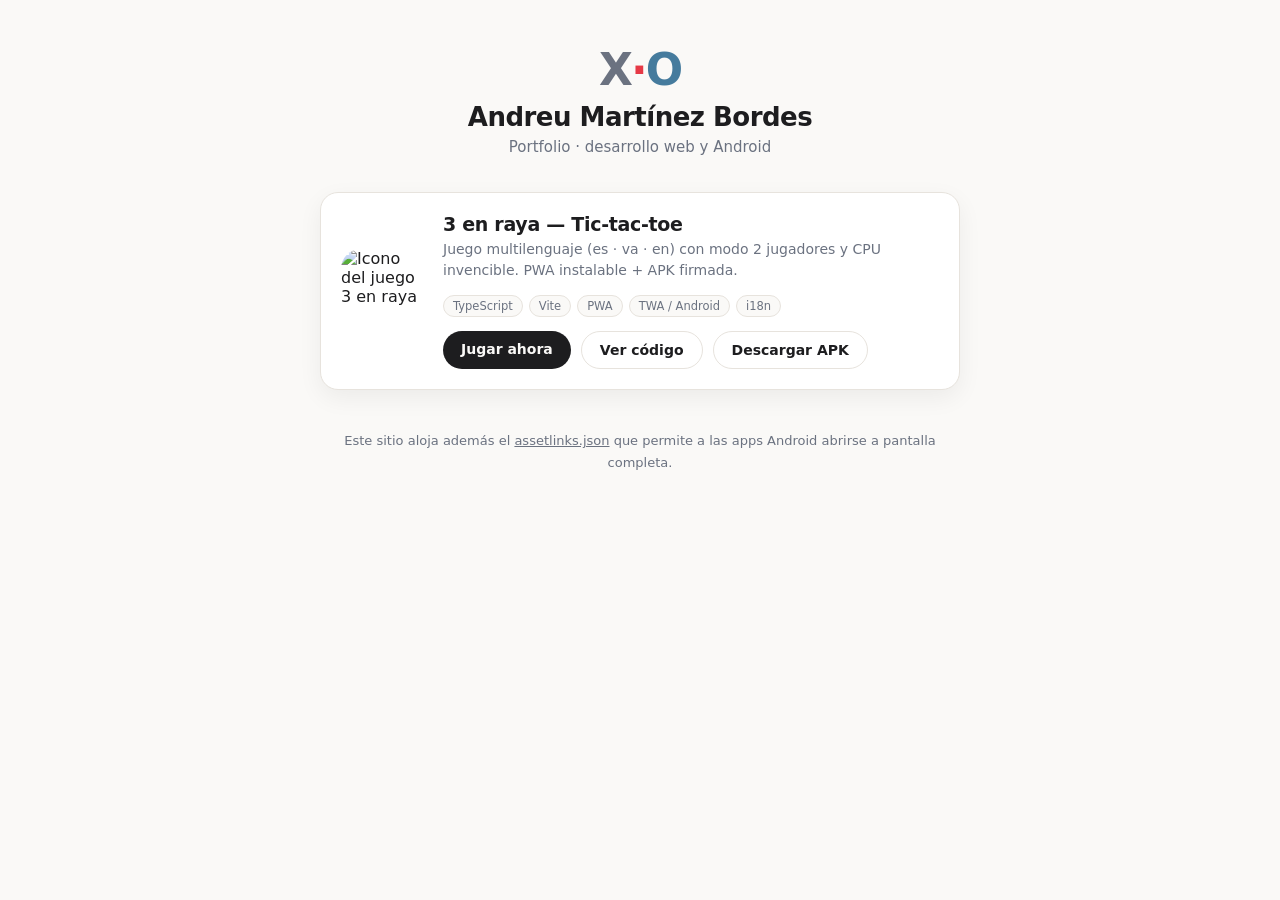
==== index.html @ ca77aca3 "feat(pages): assetlinks.json (Digital Asset Links) + landing de portfolio" ====
<!DOCTYPE html>
<html lang="es">
<head>
  <meta charset="utf-8">
  <meta name="viewport" content="width=device-width, initial-scale=1">
  <title>Andreu Martínez — Portfolio</title>
  <meta name="description" content="Portfolio de Andreu Martínez Bordes. Proyectos: 3 en raya (PWA multilenguaje + APK) y más.">
  <meta name="theme-color" content="#FAF9F7">
  <link rel="icon" href="https://andreu-marbor.github.io/tres-en-raya/icons/favicon.svg" type="image/svg+xml">
  <link rel="apple-touch-icon" href="https://andreu-marbor.github.io/tres-en-raya/icons/apple-touch-icon.png">
  <style>
    :root {
      --bg: #FAF9F7;
      --surface: #FFFFFF;
      --text: #1d1d1f;
      --muted: #6b7280;
      --line: #e7e3dd;
      --x: #e63946;
      --o: #457b9d;
      --accent: #1d1d1f;
      --radius: 18px;
    }

    @media (prefers-color-scheme: dark) {
      :root {
        --bg: #000000;
        --surface: #121212;
        --text: #f5f5f7;
        --muted: #9ca3af;
        --line: #2a2a2a;
        --accent: #f5f5f7;
      }
    }

    * { box-sizing: border-box; }

    body {
      margin: 0;
      min-height: 100vh;
      background: var(--bg);
      color: var(--text);
      font-family: system-ui, -apple-system, "Segoe UI", Roboto, Helvetica, Arial, sans-serif;
      -webkit-font-smoothing: antialiased;
      display: flex;
      flex-direction: column;
      align-items: center;
      padding: 48px 20px 32px;
    }

    main { width: 100%; max-width: 640px; }

    header {
      text-align: center;
      margin-bottom: 36px;
    }

    .marca {
      font-size: 44px;
      line-height: 1;
      letter-spacing: -2px;
      margin: 0 0 10px;
      font-weight: 800;
    }

    .marca .x { color: var(--x); }
    .marca .o { color: var(--o); }

    h1 {
      font-size: 26px;
      margin: 0 0 6px;
      letter-spacing: -0.5px;
    }

    header p {
      margin: 0;
      color: var(--muted);
      font-size: 15px;
    }

    .proyecto {
      display: flex;
      gap: 18px;
      align-items: center;
      background: var(--surface);
      border: 1px solid var(--line);
      border-radius: var(--radius);
      padding: 20px;
      box-shadow: 0 8px 24px rgba(0, 0, 0, .06);
    }

    .proyecto img {
      width: 84px;
      height: 84px;
      border-radius: 20px;
      flex-shrink: 0;
      display: block;
    }

    .proyecto .info { min-width: 0; }

    .proyecto h2 {
      margin: 0 0 4px;
      font-size: 19px;
      letter-spacing: -0.3px;
    }

    .proyecto p {
      margin: 0 0 14px;
      color: var(--muted);
      font-size: 14px;
      line-height: 1.5;
    }

    .etiquetas {
      display: flex;
      flex-wrap: wrap;
      gap: 6px;
      margin: 0 0 14px;
      padding: 0;
      list-style: none;
    }

    .etiquetas li {
      font-size: 11.5px;
      color: var(--muted);
      border: 1px solid var(--line);
      border-radius: 999px;
      padding: 3px 9px;
      background: var(--bg);
    }

    .acciones {
      display: flex;
      flex-wrap: wrap;
      gap: 10px;
    }

    a.boton {
      display: inline-block;
      padding: 10px 18px;
      border-radius: 999px;
      font-size: 14px;
      font-weight: 600;
      text-decoration: none;
      transition: transform .15s ease, opacity .15s ease;
    }

    a.boton:active { transform: scale(.97); }

    a.primario {
      background: var(--accent);
      color: var(--bg);
    }

    a.secundario {
      background: transparent;
      color: var(--text);
      border: 1px solid var(--line);
    }

    a.boton:hover { opacity: .85; }

    footer {
      margin-top: 40px;
      text-align: center;
      color: var(--muted);
      font-size: 13px;
      line-height: 1.7;
    }

    footer a { color: var(--muted); }

    @media (max-width: 480px) {
      .proyecto { flex-direction: column; text-align: center; align-items: center; }
      .etiquetas, .acciones { justify-content: center; }
    }
  </style>
</head>
<body>
  <main>
    <header>
      <p class="marca" aria-hidden="true">X<span class="x">·</span><span class="o">O</span></p>
      <h1>Andreu Martínez Bordes</h1>
      <p>Portfolio · desarrollo web y Android</p>
    </header>

    <section class="proyecto">
      <img src="https://andreu-marbor.github.io/tres-en-raya/icons/icono-512.png"
           alt="Icono del juego 3 en raya" width="84" height="84">
      <div class="info">
        <h2>3 en raya — Tic-tac-toe</h2>
        <p>Juego multilenguaje (es · va · en) con modo 2 jugadores y CPU invencible.
           PWA instalable + APK firmada.</p>
        <ul class="etiquetas">
          <li>TypeScript</li>
          <li>Vite</li>
          <li>PWA</li>
          <li>TWA / Android</li>
          <li>i18n</li>
        </ul>
        <div class="acciones">
          <a class="boton primario" href="https://andreu-marbor.github.io/tres-en-raya/">Jugar ahora</a>
          <a class="boton secundario" href="https://github.com/andreu-marbor/tres-en-raya">Ver código</a>
          <a class="boton secundario" href="https://github.com/andreu-marbor/tres-en-raya/releases/latest">Descargar APK</a>
        </div>
      </div>
    </section>

    <footer>
      <p>
        Este sitio aloja además el <a href=".well-known/assetlinks.json">assetlinks.json</a>
        que permite a las apps Android abrirse a pantalla completa.
      </p>
    </footer>
  </main>
</body>
</html>
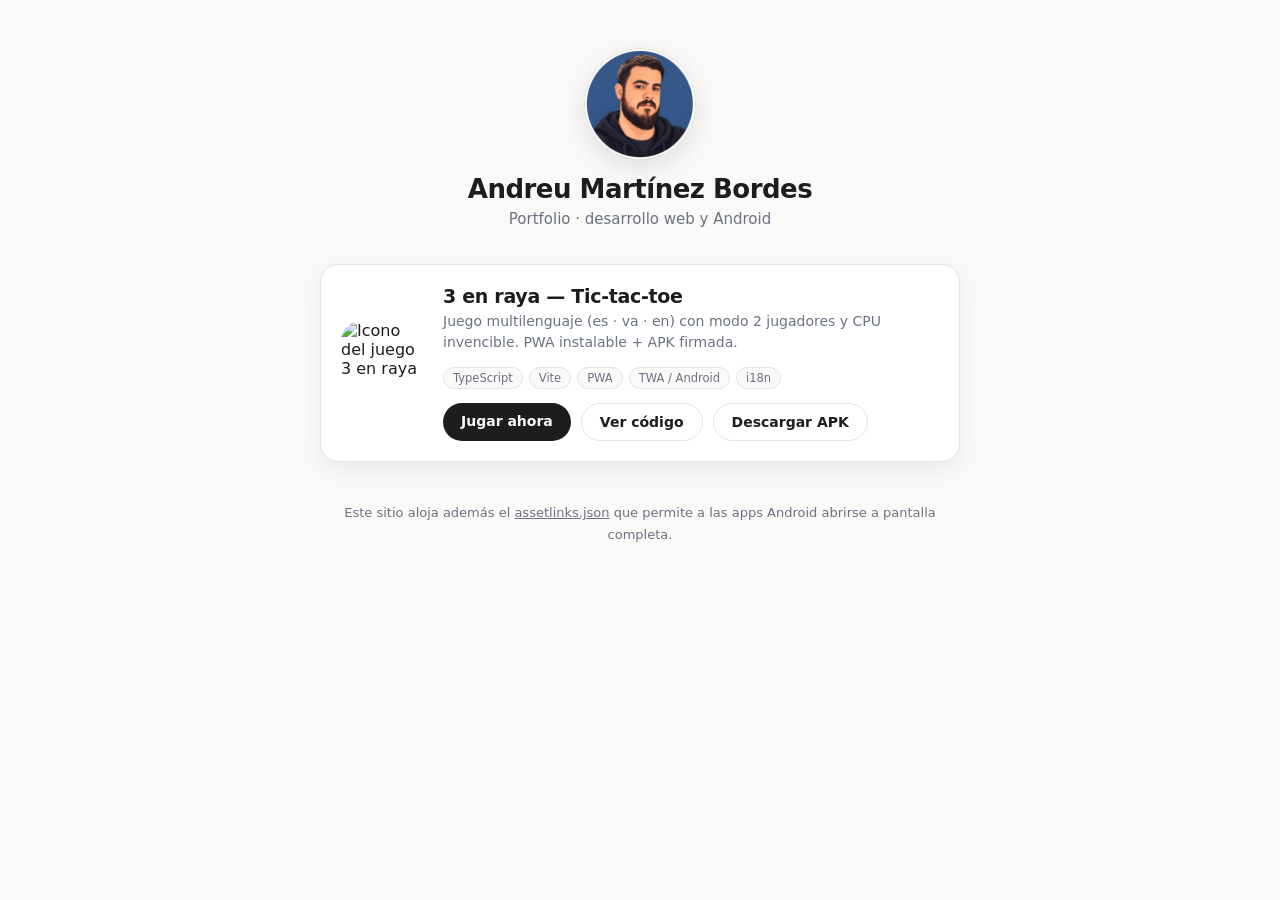
==== commit 2efae872: "feat(pages): avatar de perfil en la cabecera del portfolio" ====
--- a/index.html
+++ b/index.html
@@ -15,8 +15,6 @@
       --text: #1d1d1f;
       --muted: #6b7280;
       --line: #e7e3dd;
-      --x: #e63946;
-      --o: #457b9d;
       --accent: #1d1d1f;
       --radius: 18px;
     }
@@ -54,16 +52,16 @@
       margin-bottom: 36px;
     }
 
-    .marca {
-      font-size: 44px;
-      line-height: 1;
-      letter-spacing: -2px;
-      margin: 0 0 10px;
-      font-weight: 800;
-    }
-
-    .marca .x { color: var(--x); }
-    .marca .o { color: var(--o); }
+    .avatar {
+      display: block;
+      width: 112px;
+      height: 112px;
+      border-radius: 50%;
+      margin: 0 auto 14px;
+      background: var(--surface);
+      border: 1px solid var(--line);
+      box-shadow: 0 8px 24px rgba(0, 0, 0, .10);
+    }
 
     h1 {
       font-size: 26px;
@@ -179,7 +177,7 @@
 <body>
   <main>
     <header>
-      <p class="marca" aria-hidden="true">X<span class="x">·</span><span class="o">O</span></p>
+      <img class="avatar" src="images/avatar.jpg" alt="Retrato de Andreu Martínez Bordes" width="112" height="112">
       <h1>Andreu Martínez Bordes</h1>
       <p>Portfolio · desarrollo web y Android</p>
     </header>
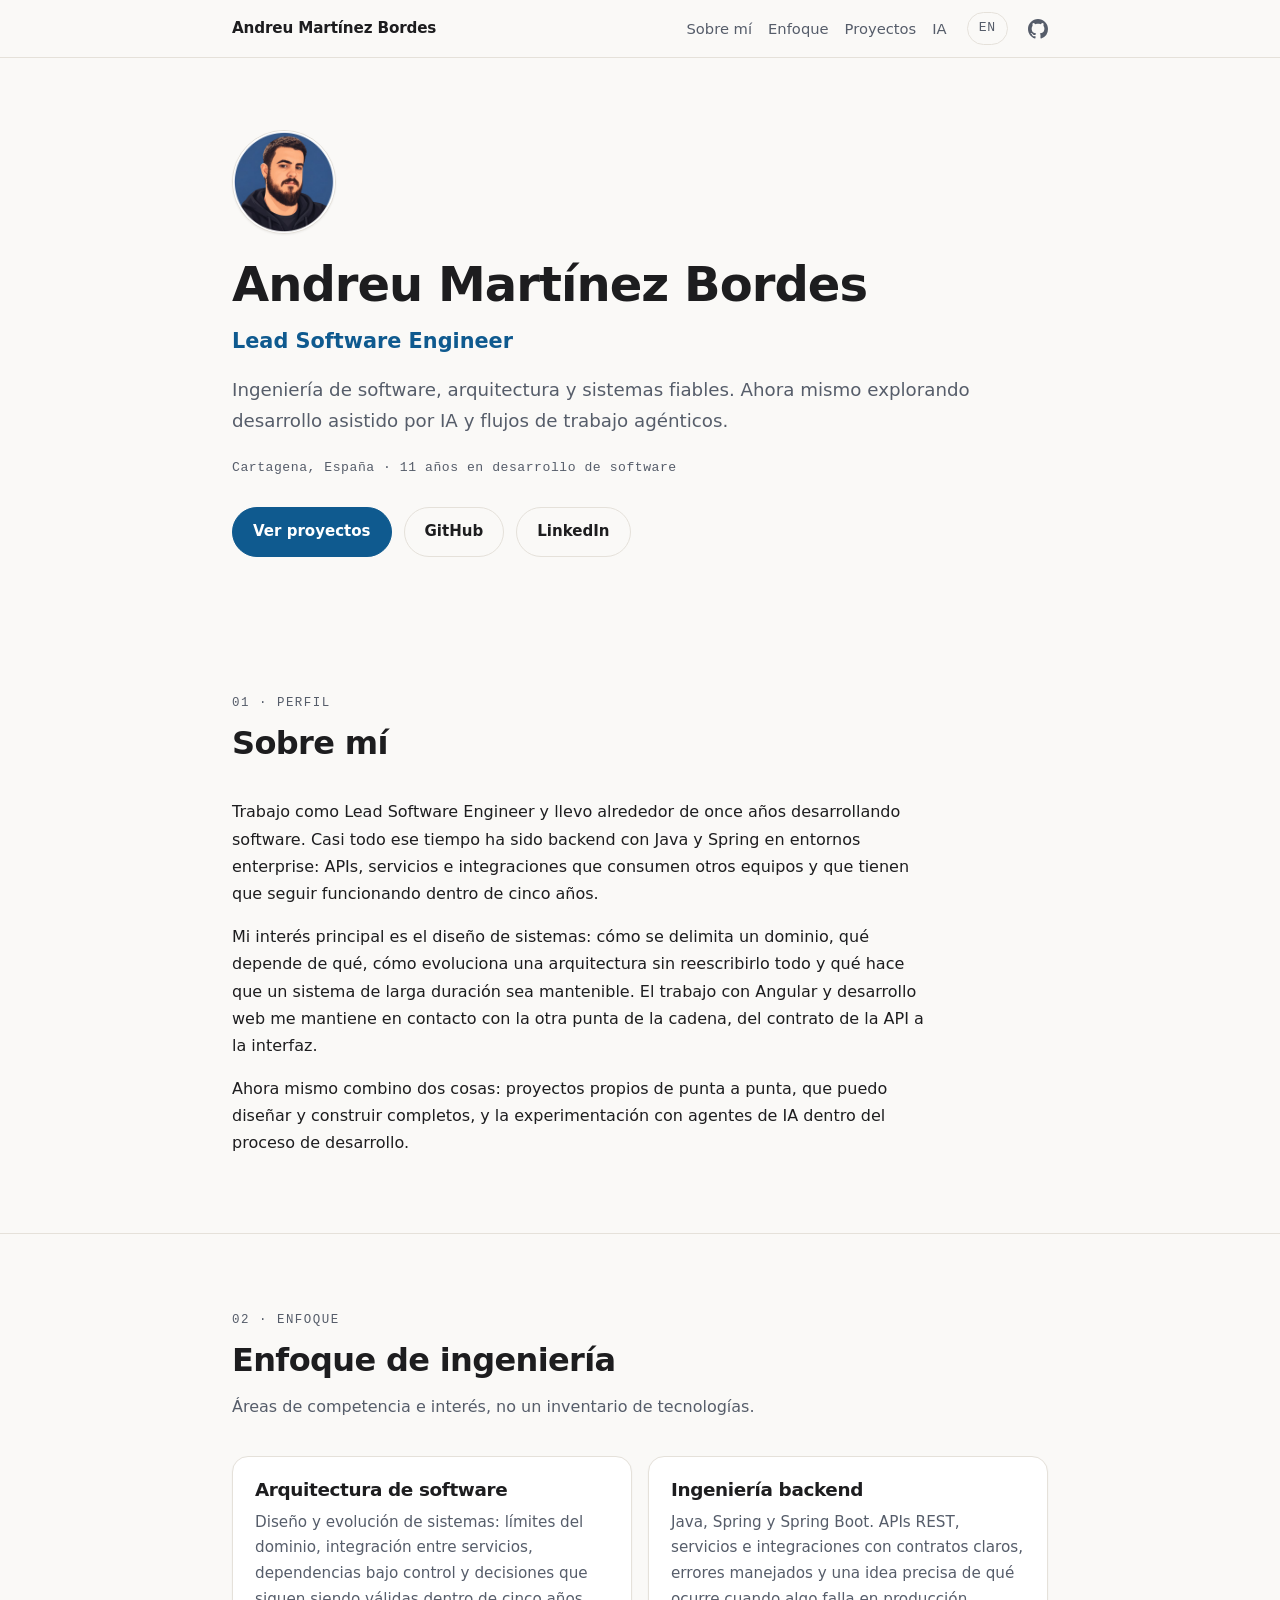
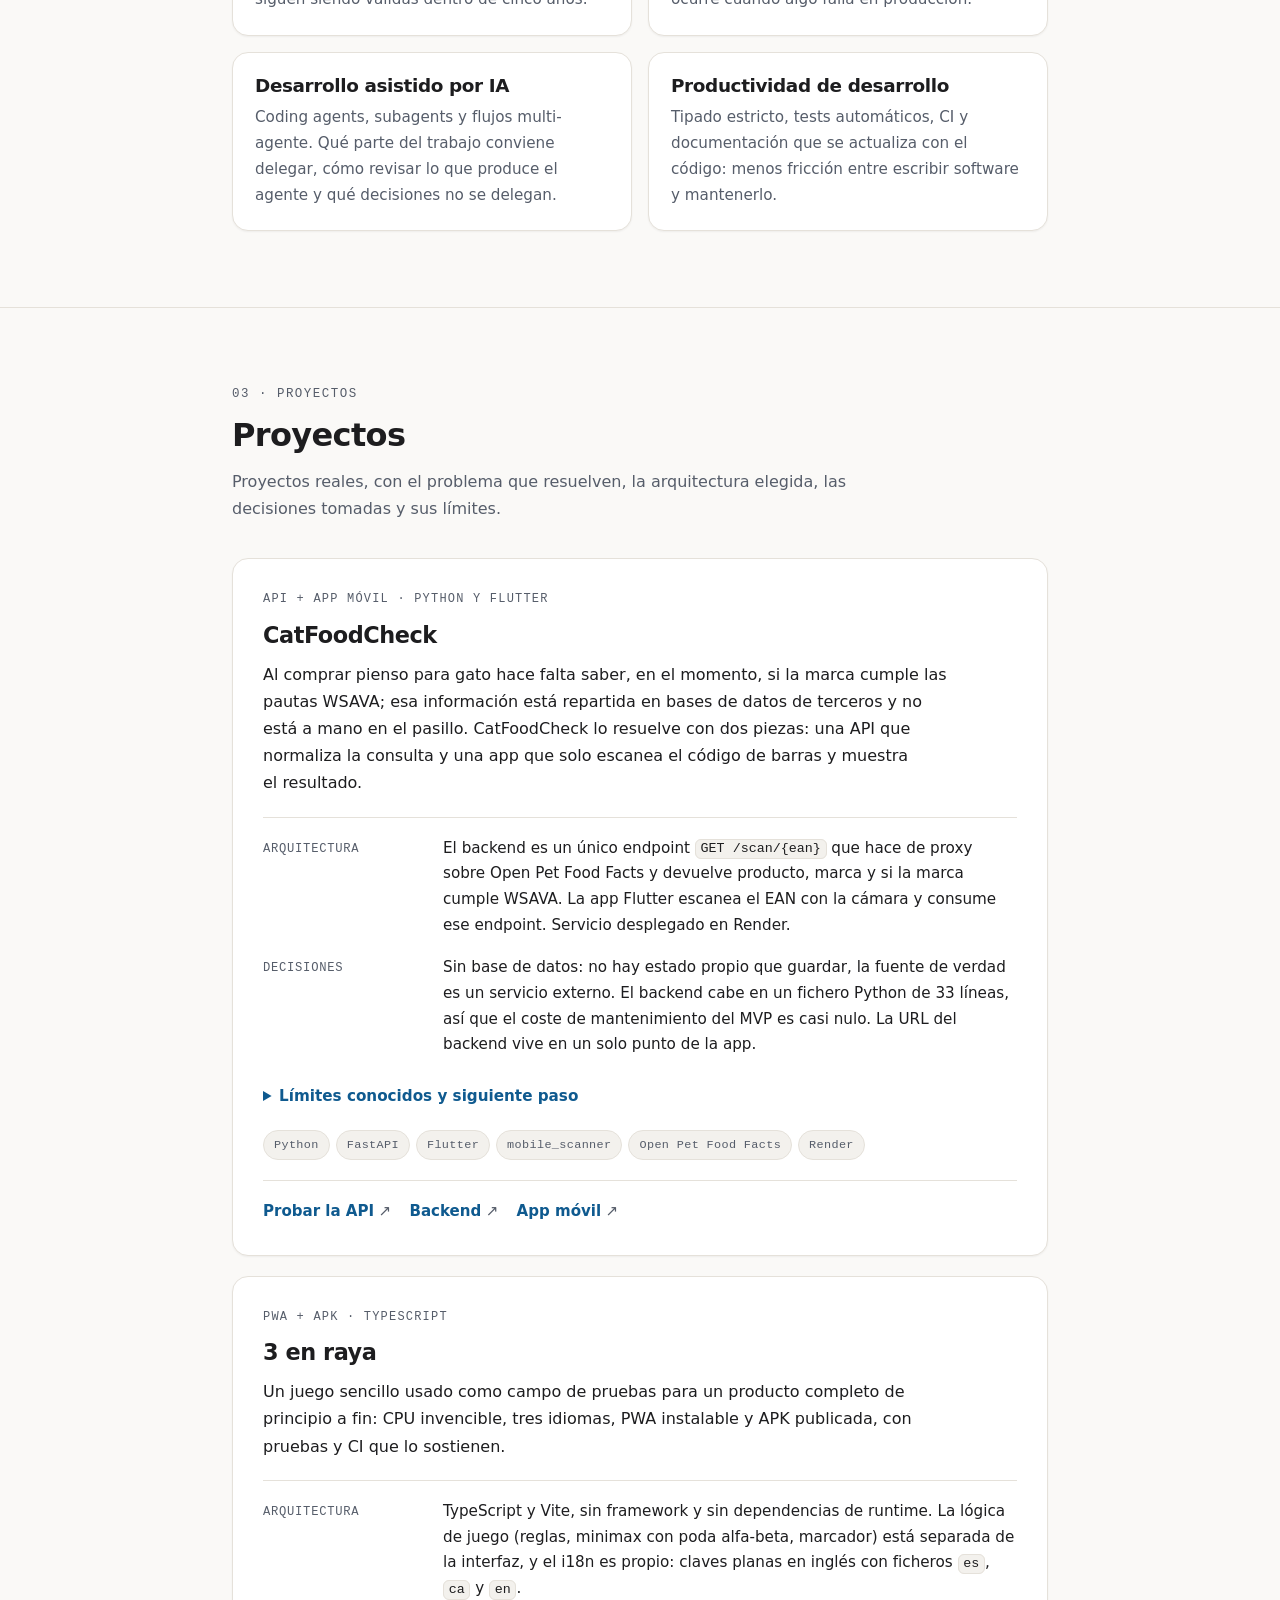
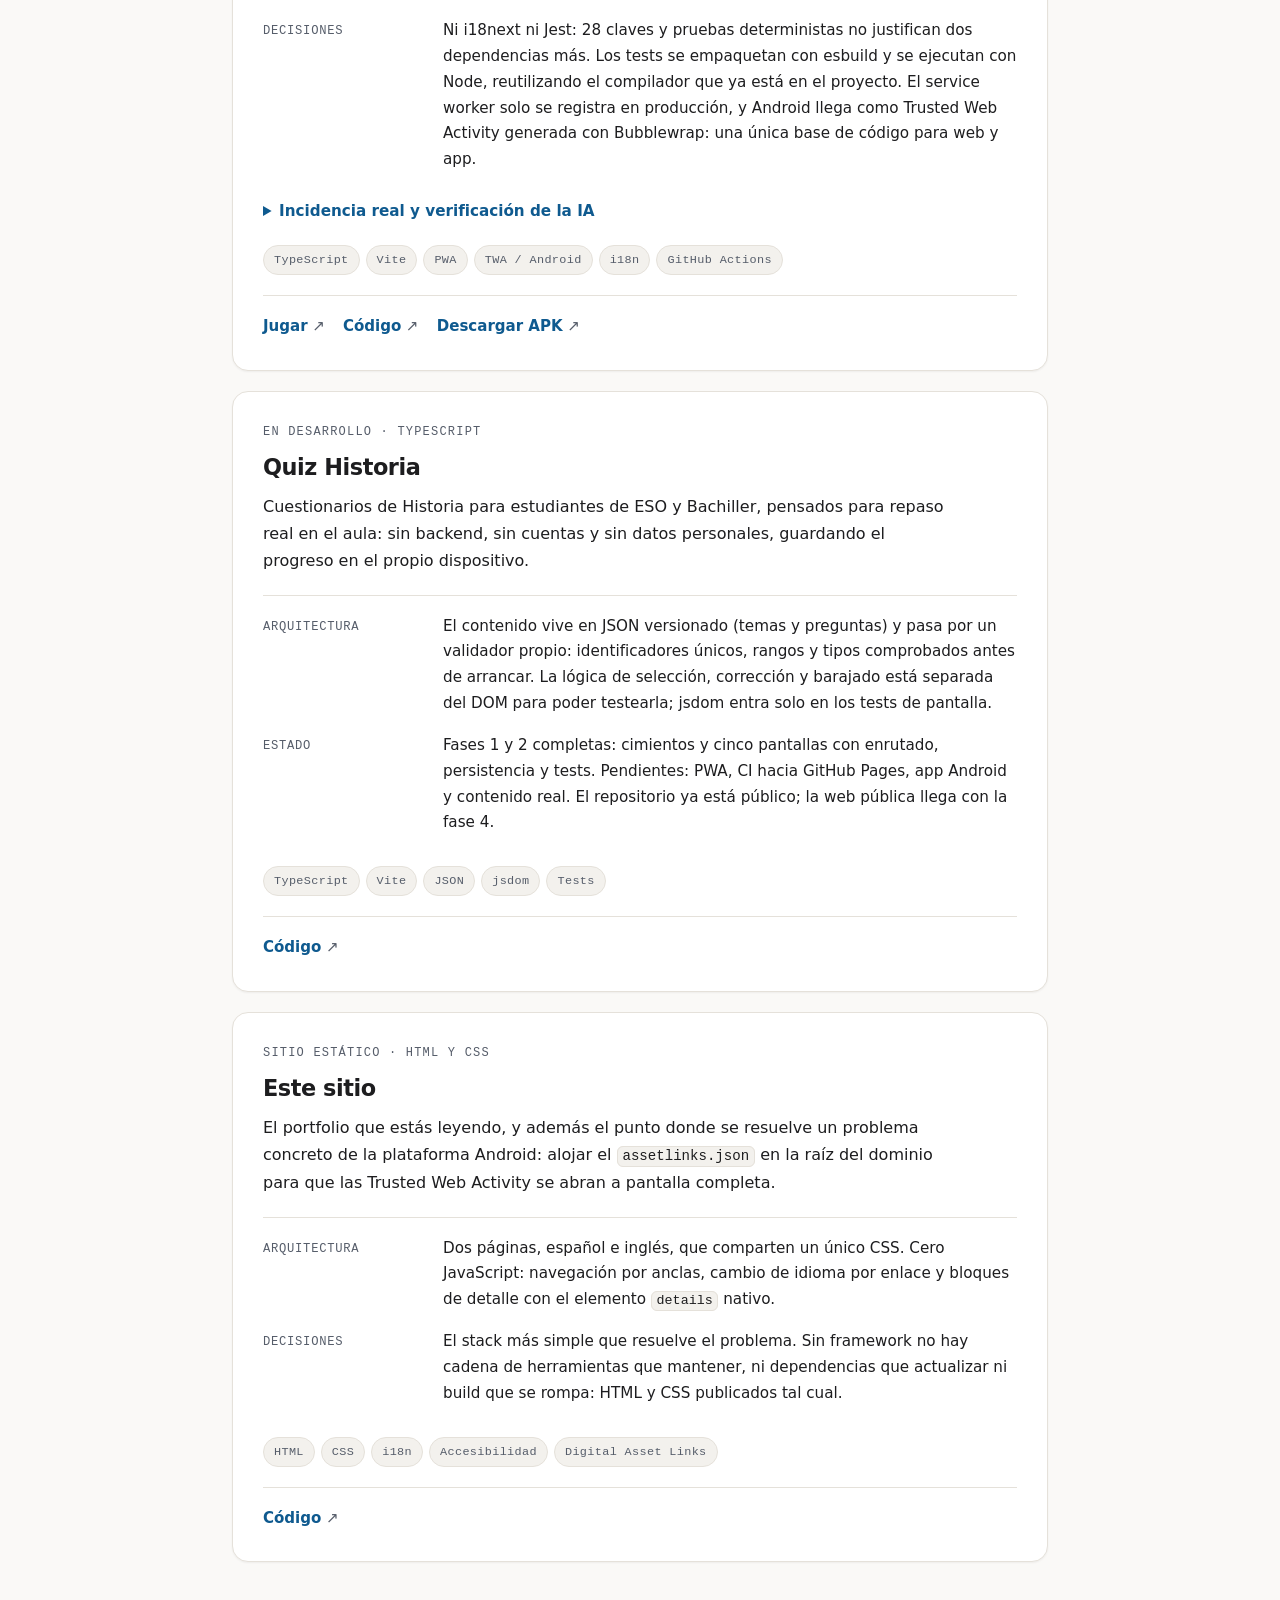
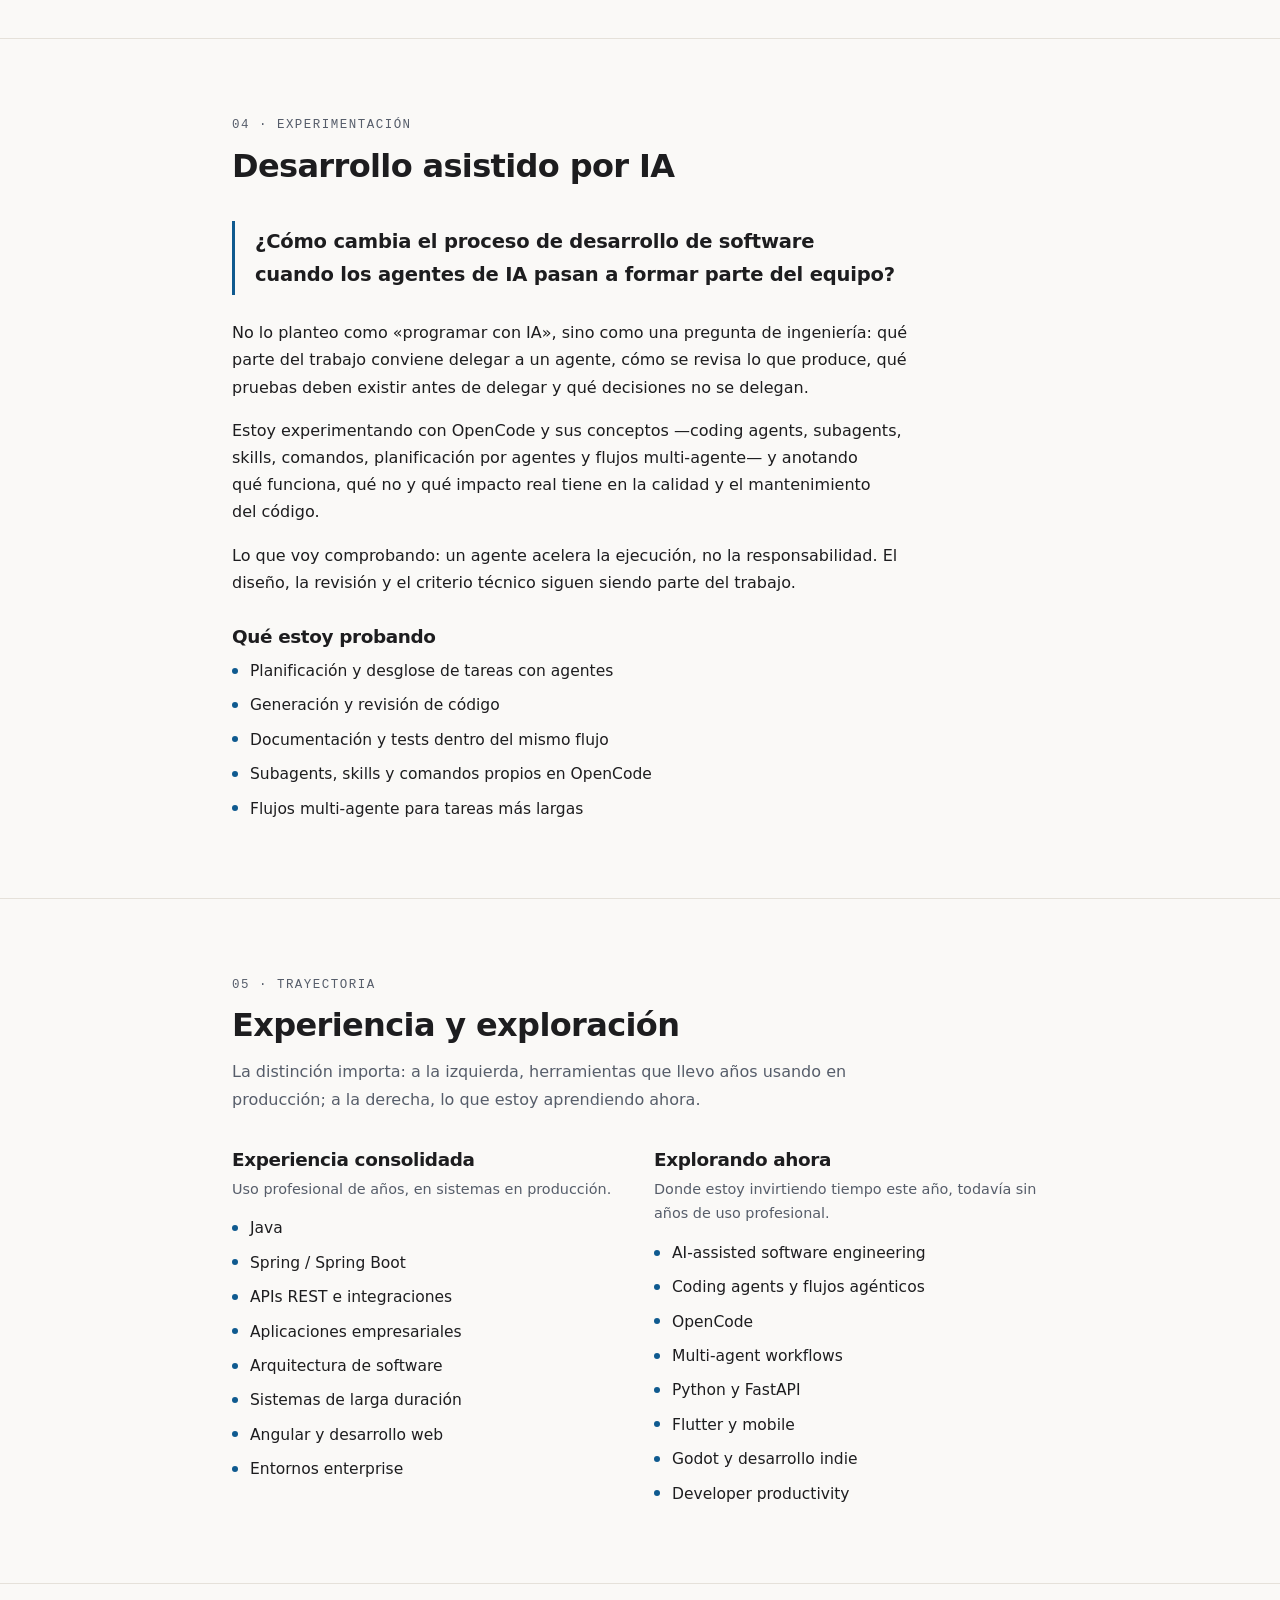
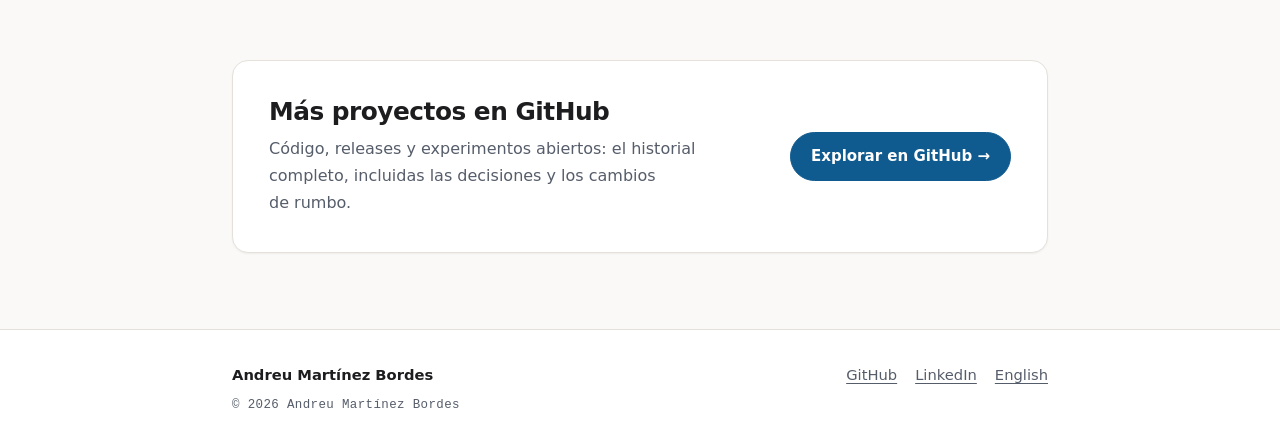
==== commit f5ac900f: "feat(portfolio): rediseño profesional bilingüe (es/en) sin dependencias - index.html (español, en la" ====
--- a/index.html
+++ b/index.html
@@ -3,213 +3,559 @@
 <head>
   <meta charset="utf-8">
   <meta name="viewport" content="width=device-width, initial-scale=1">
-  <title>Andreu Martínez — Portfolio</title>
-  <meta name="description" content="Portfolio de Andreu Martínez Bordes. Proyectos: 3 en raya (PWA multilenguaje + APK) y más.">
-  <meta name="theme-color" content="#FAF9F7">
-  <link rel="icon" href="https://andreu-marbor.github.io/tres-en-raya/icons/favicon.svg" type="image/svg+xml">
-  <link rel="apple-touch-icon" href="https://andreu-marbor.github.io/tres-en-raya/icons/apple-touch-icon.png">
-  <style>
-    :root {
-      --bg: #FAF9F7;
-      --surface: #FFFFFF;
-      --text: #1d1d1f;
-      --muted: #6b7280;
-      --line: #e7e3dd;
-      --accent: #1d1d1f;
-      --radius: 18px;
-    }
-
-    @media (prefers-color-scheme: dark) {
-      :root {
-        --bg: #000000;
-        --surface: #121212;
-        --text: #f5f5f7;
-        --muted: #9ca3af;
-        --line: #2a2a2a;
-        --accent: #f5f5f7;
-      }
-    }
-
-    * { box-sizing: border-box; }
-
-    body {
-      margin: 0;
-      min-height: 100vh;
-      background: var(--bg);
-      color: var(--text);
-      font-family: system-ui, -apple-system, "Segoe UI", Roboto, Helvetica, Arial, sans-serif;
-      -webkit-font-smoothing: antialiased;
-      display: flex;
-      flex-direction: column;
-      align-items: center;
-      padding: 48px 20px 32px;
-    }
-
-    main { width: 100%; max-width: 640px; }
-
-    header {
-      text-align: center;
-      margin-bottom: 36px;
-    }
-
-    .avatar {
-      display: block;
-      width: 112px;
-      height: 112px;
-      border-radius: 50%;
-      margin: 0 auto 14px;
-      background: var(--surface);
-      border: 1px solid var(--line);
-      box-shadow: 0 8px 24px rgba(0, 0, 0, .10);
-    }
-
-    h1 {
-      font-size: 26px;
-      margin: 0 0 6px;
-      letter-spacing: -0.5px;
-    }
-
-    header p {
-      margin: 0;
-      color: var(--muted);
-      font-size: 15px;
-    }
-
-    .proyecto {
-      display: flex;
-      gap: 18px;
-      align-items: center;
-      background: var(--surface);
-      border: 1px solid var(--line);
-      border-radius: var(--radius);
-      padding: 20px;
-      box-shadow: 0 8px 24px rgba(0, 0, 0, .06);
-    }
-
-    .proyecto img {
-      width: 84px;
-      height: 84px;
-      border-radius: 20px;
-      flex-shrink: 0;
-      display: block;
-    }
-
-    .proyecto .info { min-width: 0; }
-
-    .proyecto h2 {
-      margin: 0 0 4px;
-      font-size: 19px;
-      letter-spacing: -0.3px;
-    }
-
-    .proyecto p {
-      margin: 0 0 14px;
-      color: var(--muted);
-      font-size: 14px;
-      line-height: 1.5;
-    }
-
-    .etiquetas {
-      display: flex;
-      flex-wrap: wrap;
-      gap: 6px;
-      margin: 0 0 14px;
-      padding: 0;
-      list-style: none;
-    }
-
-    .etiquetas li {
-      font-size: 11.5px;
-      color: var(--muted);
-      border: 1px solid var(--line);
-      border-radius: 999px;
-      padding: 3px 9px;
-      background: var(--bg);
-    }
-
-    .acciones {
-      display: flex;
-      flex-wrap: wrap;
-      gap: 10px;
-    }
-
-    a.boton {
-      display: inline-block;
-      padding: 10px 18px;
-      border-radius: 999px;
-      font-size: 14px;
-      font-weight: 600;
-      text-decoration: none;
-      transition: transform .15s ease, opacity .15s ease;
-    }
-
-    a.boton:active { transform: scale(.97); }
-
-    a.primario {
-      background: var(--accent);
-      color: var(--bg);
-    }
-
-    a.secundario {
-      background: transparent;
-      color: var(--text);
-      border: 1px solid var(--line);
-    }
-
-    a.boton:hover { opacity: .85; }
-
-    footer {
-      margin-top: 40px;
-      text-align: center;
-      color: var(--muted);
-      font-size: 13px;
-      line-height: 1.7;
-    }
-
-    footer a { color: var(--muted); }
-
-    @media (max-width: 480px) {
-      .proyecto { flex-direction: column; text-align: center; align-items: center; }
-      .etiquetas, .acciones { justify-content: center; }
-    }
-  </style>
+
+  <title>Andreu Martínez Bordes — Lead Software Engineer</title>
+  <meta name="description" content="Lead Software Engineer con 11 años de experiencia en backend con Java y Spring, APIs, integraciones y arquitectura de software. Proyectos reales y experimentación con desarrollo asistido por IA.">
+  <meta name="author" content="Andreu Martínez Bordes">
+  <meta name="theme-color" content="#faf9f7" media="(prefers-color-scheme: light)">
+  <meta name="theme-color" content="#000000" media="(prefers-color-scheme: dark)">
+
+  <!-- Idiomas: la raíz es español, la versión en inglés vive en /en.html -->
+  <link rel="canonical" href="https://andreu-marbor.github.io/">
+  <link rel="alternate" hreflang="es" href="https://andreu-marbor.github.io/">
+  <link rel="alternate" hreflang="en" href="https://andreu-marbor.github.io/en.html">
+  <link rel="alternate" hreflang="x-default" href="https://andreu-marbor.github.io/">
+
+  <!-- Iconos del dominio (generados a partir del avatar) -->
+  <link rel="icon" href="favicon.ico" sizes="any">
+  <link rel="icon" href="images/favicon.png" type="image/png" sizes="64x64">
+  <link rel="apple-touch-icon" href="images/apple-touch-icon.png">
+
+  <!-- Open Graph / Twitter -->
+  <meta property="og:type" content="website">
+  <meta property="og:site_name" content="Andreu Martínez Bordes">
+  <meta property="og:title" content="Andreu Martínez Bordes — Lead Software Engineer">
+  <meta property="og:description" content="Arquitectura de software, ingeniería backend y sistemas fiables. 11 años de experiencia y experimentación con desarrollo asistido por IA.">
+  <meta property="og:url" content="https://andreu-marbor.github.io/">
+  <meta property="og:image" content="https://andreu-marbor.github.io/images/avatar.jpg">
+  <meta property="og:image:width" content="448">
+  <meta property="og:image:height" content="448">
+  <meta property="og:image:alt" content="Retrato de Andreu Martínez Bordes">
+  <meta property="og:locale" content="es_ES">
+  <meta property="og:locale:alternate" content="en_US">
+  <meta name="twitter:card" content="summary">
+  <meta name="twitter:title" content="Andreu Martínez Bordes — Lead Software Engineer">
+  <meta name="twitter:description" content="Arquitectura de software, ingeniería backend y sistemas fiables. 11 años de experiencia y experimentación con desarrollo asistido por IA.">
+  <meta name="twitter:image" content="https://andreu-marbor.github.io/images/avatar.jpg">
+  <meta name="twitter:image:alt" content="Retrato de Andreu Martínez Bordes">
+
+  <link rel="stylesheet" href="styles.css">
+
+  <!--
+    Este repositorio además aloja .well-known/assetlinks.json (Digital Asset
+    Links) en la raíz del dominio para las apps Android/TWA. Ver README.md.
+  -->
+  <script type="application/ld+json">
+  {
+    "@context": "https://schema.org",
+    "@type": "Person",
+    "name": "Andreu Martínez Bordes",
+    "jobTitle": "Lead Software Engineer",
+    "url": "https://andreu-marbor.github.io/",
+    "image": "https://andreu-marbor.github.io/images/avatar.jpg",
+    "address": {
+      "@type": "PostalAddress",
+      "addressLocality": "Cartagena",
+      "addressCountry": "ES"
+    },
+    "sameAs": [
+      "https://github.com/andreu-marbor",
+      "https://www.linkedin.com/in/andreu-martinez/"
+    ],
+    "knowsAbout": [
+      "Software architecture",
+      "Java",
+      "Spring Boot",
+      "REST APIs",
+      "Backend engineering",
+      "Enterprise integration",
+      "AI-assisted software development"
+    ]
+  }
+  </script>
 </head>
 <body>
-  <main>
-    <header>
-      <img class="avatar" src="images/avatar.jpg" alt="Retrato de Andreu Martínez Bordes" width="112" height="112">
-      <h1>Andreu Martínez Bordes</h1>
-      <p>Portfolio · desarrollo web y Android</p>
-    </header>
-
-    <section class="proyecto">
-      <img src="https://andreu-marbor.github.io/tres-en-raya/icons/icono-512.png"
-           alt="Icono del juego 3 en raya" width="84" height="84">
-      <div class="info">
-        <h2>3 en raya — Tic-tac-toe</h2>
-        <p>Juego multilenguaje (es · va · en) con modo 2 jugadores y CPU invencible.
-           PWA instalable + APK firmada.</p>
-        <ul class="etiquetas">
-          <li>TypeScript</li>
-          <li>Vite</li>
-          <li>PWA</li>
-          <li>TWA / Android</li>
-          <li>i18n</li>
-        </ul>
-        <div class="acciones">
-          <a class="boton primario" href="https://andreu-marbor.github.io/tres-en-raya/">Jugar ahora</a>
-          <a class="boton secundario" href="https://github.com/andreu-marbor/tres-en-raya">Ver código</a>
-          <a class="boton secundario" href="https://github.com/andreu-marbor/tres-en-raya/releases/latest">Descargar APK</a>
-        </div>
-      </div>
-    </section>
-
-    <footer>
-      <p>
-        Este sitio aloja además el <a href=".well-known/assetlinks.json">assetlinks.json</a>
-        que permite a las apps Android abrirse a pantalla completa.
+  <a class="saltar-al-contenido" href="#contenido">Saltar al contenido</a>
+
+  <header class="barra">
+    <div class="contenedor barra-interno">
+      <a class="marca" href="./">Andreu Martínez Bordes</a>
+
+      <nav class="nav-principal" aria-label="Navegación principal">
+        <a href="#sobre">Sobre mí</a>
+        <a href="#enfoque">Enfoque</a>
+        <a href="#proyectos">Proyectos</a>
+        <a href="#ia">IA</a>
+      </nav>
+
+      <nav class="nav-idioma" aria-label="Idioma">
+        <a href="en.html" hreflang="en" lang="en"><span class="visualmente-oculto">Ver la página en </span>EN</a>
+      </nav>
+
+      <a class="nav-icono" href="https://github.com/andreu-marbor" aria-label="Perfil de GitHub de Andreu Martínez Bordes">
+        <svg viewBox="0 0 16 16" aria-hidden="true" focusable="false">
+          <path d="M8 0C3.58 0 0 3.58 0 8c0 3.54 2.29 6.53 5.47 7.59.4.07.55-.17.55-.38 0-.19-.01-.82-.01-1.49-2.01.37-2.53-.49-2.69-.94-.09-.23-.48-.94-.82-1.13-.28-.15-.68-.52-.01-.53.63-.01 1.08.58 1.23.82.72 1.21 1.87.87 2.33.66.07-.52.28-.87.51-1.07-1.78-.2-3.64-.89-3.64-3.95 0-.87.31-1.59.82-2.15-.08-.2-.36-1.02.08-2.12 0 0 .67-.21 2.2.82.64-.18 1.32-.27 2-.27.68 0 1.36.09 2 .27 1.53-1.04 2.2-.82 2.2-.82.44 1.1.16 1.92.08 2.12.51.56.82 1.27.82 2.15 0 3.07-1.87 3.75-3.65 3.95.29.25.54.73.54 1.48 0 1.07-.01 1.93-.01 2.2 0 .21.15.46.55.38A8.012 8.012 0 0 0 16 8c0-4.42-3.58-8-8-8z"/>
+        </svg>
+      </a>
+    </div>
+  </header>
+
+  <main id="contenido">
+
+    <!-- Hero -->
+    <section class="hero contenedor" aria-labelledby="nombre">
+      <img class="avatar" src="images/avatar.jpg" alt="Retrato de Andreu Martínez Bordes"
+           width="448" height="448" fetchpriority="high" decoding="async">
+      <h1 id="nombre">Andreu Martínez Bordes</h1>
+      <p class="rol">Lead Software Engineer</p>
+      <p class="lead">
+        Ingeniería de software, arquitectura y sistemas fiables. Ahora mismo
+        explorando desarrollo asistido por IA y flujos de trabajo agénticos.
       </p>
-    </footer>
+      <p class="meta-hero">Cartagena, España · 11 años en desarrollo de software</p>
+
+      <div class="acciones">
+        <a class="boton primario" href="#proyectos">Ver proyectos</a>
+        <a class="boton secundario" href="https://github.com/andreu-marbor">GitHub</a>
+        <a class="boton secundario" href="https://www.linkedin.com/in/andreu-martinez/">LinkedIn</a>
+      </div>
+    </section>
+
+    <!-- 01 · Perfil -->
+    <section class="seccion" id="sobre" aria-labelledby="sobre-titulo">
+      <div class="contenedor">
+        <div class="cabecera-seccion">
+          <p class="antetitulo">01 · Perfil</p>
+          <h2 id="sobre-titulo">Sobre mí</h2>
+        </div>
+
+        <div class="prosa">
+          <p>
+            Trabajo como Lead Software Engineer y llevo alrededor de once años
+            desarrollando software. Casi todo ese tiempo ha sido backend con Java
+            y Spring en entornos enterprise: APIs, servicios e integraciones que
+            consumen otros equipos y que tienen que seguir funcionando dentro de
+            cinco años.
+          </p>
+          <p>
+            Mi interés principal es el diseño de sistemas: cómo se delimita un
+            dominio, qué depende de qué, cómo evoluciona una arquitectura sin
+            reescribirlo todo y qué hace que un sistema de larga duración sea
+            mantenible. El trabajo con Angular y desarrollo web me mantiene en
+            contacto con la otra punta de la cadena, del contrato de la API a la
+            interfaz.
+          </p>
+          <p>
+            Ahora mismo combino dos cosas: proyectos propios de punta a punta,
+            que puedo diseñar y construir completos, y la experimentación con
+            agentes de IA dentro del proceso de desarrollo.
+          </p>
+        </div>
+      </div>
+    </section>
+
+    <!-- 02 · Enfoque -->
+    <section class="seccion" id="enfoque" aria-labelledby="enfoque-titulo">
+      <div class="contenedor">
+        <div class="cabecera-seccion">
+          <p class="antetitulo">02 · Enfoque</p>
+          <h2 id="enfoque-titulo">Enfoque de ingeniería</h2>
+          <p class="introduccion">
+            Áreas de competencia e interés, no un inventario de tecnologías.
+          </p>
+        </div>
+
+        <div class="rejilla">
+          <article class="tarjeta">
+            <h3>Arquitectura de software</h3>
+            <p>
+              Diseño y evolución de sistemas: límites del dominio, integración
+              entre servicios, dependencias bajo control y decisiones que
+              siguen siendo válidas dentro de cinco años.
+            </p>
+          </article>
+
+          <article class="tarjeta">
+            <h3>Ingeniería backend</h3>
+            <p>
+              Java, Spring y Spring Boot. APIs REST, servicios e integraciones
+              con contratos claros, errores manejados y una idea precisa de qué
+              ocurre cuando algo falla en producción.
+            </p>
+          </article>
+
+          <article class="tarjeta">
+            <h3>Desarrollo asistido por IA</h3>
+            <p>
+              Coding agents, subagents y flujos multi-agente. Qué parte del
+              trabajo conviene delegar, cómo revisar lo que produce el agente y
+              qué decisiones no se delegan.
+            </p>
+          </article>
+
+          <article class="tarjeta">
+            <h3>Productividad de desarrollo</h3>
+            <p>
+              Tipado estricto, tests automáticos, CI y documentación que se
+              actualiza con el código: menos fricción entre escribir software y
+              mantenerlo.
+            </p>
+          </article>
+        </div>
+      </div>
+    </section>
+
+    <!-- 03 · Proyectos -->
+    <section class="seccion" id="proyectos" aria-labelledby="proyectos-titulo">
+      <div class="contenedor">
+        <div class="cabecera-seccion">
+          <p class="antetitulo">03 · Proyectos</p>
+          <h2 id="proyectos-titulo">Proyectos</h2>
+          <p class="introduccion">
+            Proyectos reales, con el problema que resuelven, la arquitectura
+            elegida, las decisiones tomadas y sus límites.
+          </p>
+        </div>
+
+        <div class="lista-proyectos">
+
+          <!-- CatFoodCheck -->
+          <article class="proyecto" id="catfoodcheck">
+            <p class="proyecto-etiqueta">API + app móvil · Python y Flutter</p>
+            <h3>CatFoodCheck</h3>
+            <p class="proyecto-resumen">
+              Al comprar pienso para gato hace falta saber, en el momento, si la
+              marca cumple las pautas WSAVA; esa información está repartida en
+              bases de datos de terceros y no está a mano en el pasillo.
+              CatFoodCheck lo resuelve con dos piezas: una API que normaliza la
+              consulta y una app que solo escanea el código de barras y muestra
+              el resultado.
+            </p>
+
+            <dl class="proyecto-notas">
+              <dt>Arquitectura</dt>
+              <dd>
+                El backend es un único endpoint <code>GET /scan/{ean}</code> que
+                hace de proxy sobre Open Pet Food Facts y devuelve producto,
+                marca y si la marca cumple WSAVA. La app Flutter escanea el EAN
+                con la cámara y consume ese endpoint. Servicio desplegado en
+                Render.
+              </dd>
+
+              <dt>Decisiones</dt>
+              <dd>
+                Sin base de datos: no hay estado propio que guardar, la fuente
+                de verdad es un servicio externo. El backend cabe en un fichero
+                Python de 33 líneas, así que el coste de mantenimiento del MVP
+                es casi nulo. La URL del backend vive en un solo punto de la
+                app.
+              </dd>
+
+            </dl>
+
+            <details class="nota-extra">
+              <summary>Límites conocidos y siguiente paso</summary>
+              <p>
+                Sin tests, la lista de marcas WSAVA es una constante en el
+                código y la comparación es por subcadena. Antes de que crezca,
+                lo siguiente es testear esa lógica y sacar la lista a
+                configuración.
+              </p>
+            </details>
+
+            <ul class="etiquetas">
+              <li>Python</li>
+              <li>FastAPI</li>
+              <li>Flutter</li>
+              <li>mobile_scanner</li>
+              <li>Open Pet Food Facts</li>
+              <li>Render</li>
+            </ul>
+
+            <p class="enlaces-proyecto">
+              <a href="https://catfoodcheck.onrender.com/docs">Probar la API</a>
+              <a href="https://github.com/andreu-marbor/catfoodcheck">Backend</a>
+              <a href="https://github.com/andreu-marbor/catfoodcheck-app">App móvil</a>
+            </p>
+          </article>
+
+          <!-- 3 en raya -->
+          <article class="proyecto" id="tres-en-raya">
+            <p class="proyecto-etiqueta">PWA + APK · TypeScript</p>
+            <h3>3 en raya</h3>
+            <p class="proyecto-resumen">
+              Un juego sencillo usado como campo de pruebas para un producto
+              completo de principio a fin: CPU invencible, tres idiomas, PWA
+              instalable y APK publicada, con pruebas y CI que lo sostienen.
+            </p>
+
+            <dl class="proyecto-notas">
+              <dt>Arquitectura</dt>
+              <dd>
+                TypeScript y Vite, sin framework y sin dependencias de runtime.
+                La lógica de juego (reglas, minimax con poda alfa-beta,
+                marcador) está separada de la interfaz, y el i18n es propio:
+                claves planas en inglés con ficheros <code>es</code>,
+                <code>ca</code> y <code>en</code>.
+              </dd>
+
+              <dt>Decisiones</dt>
+              <dd>
+                Ni i18next ni Jest: 28 claves y pruebas deterministas no
+                justifican dos dependencias más. Los tests se empaquetan con
+                esbuild y se ejecutan con Node, reutilizando el compilador que
+                ya está en el proyecto. El service worker solo se registra en
+                producción, y Android llega como Trusted Web Activity generada
+                con Bubblewrap: una única base de código para web y app.
+              </dd>
+
+            </dl>
+
+            <details class="nota-extra">
+              <summary>Incidencia real y verificación de la IA</summary>
+              <p>
+                La primera APK se abría con barra de URL: el
+                <code>assetlinks.json</code> devolvía 404 en la raíz del
+                dominio. La solución fue publicar el Digital Asset Links en la
+                raíz del sitio que estás visitando.
+              </p>
+              <p>
+                500 partidas de la CPU contra un jugador aleatorio sin perder
+                ninguna, minimax contra minimax siempre empatadas y partidas
+                del modo fácil que sí deben perderse a veces. «IA invencible»
+                deja de ser una afirmación y pasa a ser un test.
+              </p>
+            </details>
+
+            <ul class="etiquetas">
+              <li>TypeScript</li>
+              <li>Vite</li>
+              <li>PWA</li>
+              <li>TWA / Android</li>
+              <li>i18n</li>
+              <li>GitHub Actions</li>
+            </ul>
+
+            <p class="enlaces-proyecto">
+              <a href="https://andreu-marbor.github.io/tres-en-raya/">Jugar</a>
+              <a href="https://github.com/andreu-marbor/tres-en-raya">Código</a>
+              <a href="https://github.com/andreu-marbor/tres-en-raya/releases/latest">Descargar APK</a>
+            </p>
+          </article>
+
+          <!-- Quiz Historia -->
+          <article class="proyecto" id="quiz-historia">
+            <p class="proyecto-etiqueta">En desarrollo · TypeScript</p>
+            <h3>Quiz Historia</h3>
+            <p class="proyecto-resumen">
+              Cuestionarios de Historia para estudiantes de ESO y Bachiller,
+              pensados para repaso real en el aula: sin backend, sin cuentas y
+              sin datos personales, guardando el progreso en el propio
+              dispositivo.
+            </p>
+
+            <dl class="proyecto-notas">
+              <dt>Arquitectura</dt>
+              <dd>
+                El contenido vive en JSON versionado (temas y preguntas) y pasa
+                por un validador propio: identificadores únicos, rangos y tipos
+                comprobados antes de arrancar. La lógica de selección,
+                corrección y barajado está separada del DOM para poder
+                testearla; jsdom entra solo en los tests de pantalla.
+              </dd>
+
+              <dt>Estado</dt>
+              <dd>
+                Fases 1 y 2 completas: cimientos y cinco pantallas con
+                enrutado, persistencia y tests. Pendientes: PWA, CI hacia
+                GitHub Pages, app Android y contenido real. El repositorio ya
+                está público; la web pública llega con la fase 4.
+              </dd>
+            </dl>
+
+            <ul class="etiquetas">
+              <li>TypeScript</li>
+              <li>Vite</li>
+              <li>JSON</li>
+              <li>jsdom</li>
+              <li>Tests</li>
+            </ul>
+
+            <p class="enlaces-proyecto">
+              <a href="https://github.com/andreu-marbor/quiz-historia">Código</a>
+            </p>
+          </article>
+
+          <!-- Este sitio -->
+          <article class="proyecto" id="este-sitio">
+            <p class="proyecto-etiqueta">Sitio estático · HTML y CSS</p>
+            <h3>Este sitio</h3>
+            <p class="proyecto-resumen">
+              El portfolio que estás leyendo, y además el punto donde se
+              resuelve un problema concreto de la plataforma Android: alojar el
+              <code>assetlinks.json</code> en la raíz del dominio para que las
+              Trusted Web Activity se abran a pantalla completa.
+            </p>
+
+            <dl class="proyecto-notas">
+              <dt>Arquitectura</dt>
+              <dd>
+                Dos páginas, español e inglés, que comparten un único CSS. Cero
+                JavaScript: navegación por anclas, cambio de idioma por enlace y
+                bloques de detalle con el elemento <code>details</code> nativo.
+              </dd>
+
+              <dt>Decisiones</dt>
+              <dd>
+                El stack más simple que resuelve el problema. Sin framework no
+                hay cadena de herramientas que mantener, ni dependencias que
+                actualizar ni build que se rompa: HTML y CSS publicados tal
+                cual.
+              </dd>
+            </dl>
+
+            <ul class="etiquetas">
+              <li>HTML</li>
+              <li>CSS</li>
+              <li>i18n</li>
+              <li>Accesibilidad</li>
+              <li>Digital Asset Links</li>
+            </ul>
+
+            <p class="enlaces-proyecto">
+              <a href="https://github.com/andreu-marbor/andreu-marbor.github.io">Código</a>
+            </p>
+          </article>
+
+        </div>
+      </div>
+    </section>
+
+    <!-- 04 · IA -->
+    <section class="seccion" id="ia" aria-labelledby="ia-titulo">
+      <div class="contenedor">
+        <div class="cabecera-seccion">
+          <p class="antetitulo">04 · Experimentación</p>
+          <h2 id="ia-titulo">Desarrollo asistido por IA</h2>
+        </div>
+
+        <blockquote class="cita">
+          ¿Cómo cambia el proceso de desarrollo de software cuando los agentes
+          de IA pasan a formar parte del equipo?
+        </blockquote>
+
+        <div class="prosa">
+          <p>
+            No lo planteo como «programar con IA», sino como una pregunta de
+            ingeniería: qué parte del trabajo conviene delegar a un agente, cómo
+            se revisa lo que produce, qué pruebas deben existir antes de delegar
+            y qué decisiones no se delegan.
+          </p>
+          <p>
+            Estoy experimentando con OpenCode y sus conceptos —coding agents,
+            subagents, skills, comandos, planificación por agentes y flujos
+            multi-agente— y anotando qué funciona, qué no y qué impacto real
+            tiene en la calidad y el mantenimiento del código.
+          </p>
+          <p>
+            Lo que voy comprobando: un agente acelera la ejecución, no la
+            responsabilidad. El diseño, la revisión y el criterio técnico siguen
+            siendo parte del trabajo.
+          </p>
+        </div>
+
+        <div class="bloque">
+          <h3>Qué estoy probando</h3>
+          <ul class="lista-marcas">
+            <li>Planificación y desglose de tareas con agentes</li>
+            <li>Generación y revisión de código</li>
+            <li>Documentación y tests dentro del mismo flujo</li>
+            <li>Subagents, skills y comandos propios en OpenCode</li>
+            <li>Flujos multi-agente para tareas más largas</li>
+          </ul>
+        </div>
+      </div>
+    </section>
+
+    <!-- 05 · Trayectoria -->
+    <section class="seccion" id="trayectoria" aria-labelledby="trayectoria-titulo">
+      <div class="contenedor">
+        <div class="cabecera-seccion">
+          <p class="antetitulo">05 · Trayectoria</p>
+          <h2 id="trayectoria-titulo">Experiencia y exploración</h2>
+          <p class="introduccion">
+            La distinción importa: a la izquierda, herramientas que llevo años
+            usando en producción; a la derecha, lo que estoy aprendiendo ahora.
+          </p>
+        </div>
+
+        <div class="columnas">
+          <div class="columna">
+            <h3>Experiencia consolidada</h3>
+            <p class="nota">Uso profesional de años, en sistemas en producción.</p>
+            <ul class="lista-marcas">
+              <li>Java</li>
+              <li>Spring / Spring Boot</li>
+              <li>APIs REST e integraciones</li>
+              <li>Aplicaciones empresariales</li>
+              <li>Arquitectura de software</li>
+              <li>Sistemas de larga duración</li>
+              <li>Angular y desarrollo web</li>
+              <li>Entornos enterprise</li>
+            </ul>
+          </div>
+
+          <div class="columna">
+            <h3>Explorando ahora</h3>
+            <p class="nota">
+              Donde estoy invirtiendo tiempo este año, todavía sin años de uso
+              profesional.
+            </p>
+            <ul class="lista-marcas">
+              <li>AI-assisted software engineering</li>
+              <li>Coding agents y flujos agénticos</li>
+              <li>OpenCode</li>
+              <li>Multi-agent workflows</li>
+              <li>Python y FastAPI</li>
+              <li>Flutter y mobile</li>
+              <li>Godot y desarrollo indie</li>
+              <li>Developer productivity</li>
+            </ul>
+          </div>
+        </div>
+      </div>
+    </section>
+
+    <!-- CTA GitHub -->
+    <section class="seccion" aria-labelledby="github-titulo">
+      <div class="contenedor">
+        <div class="cta">
+          <div class="bloque-cta">
+            <h2 id="github-titulo">Más proyectos en GitHub</h2>
+            <p>
+              Código, releases y experimentos abiertos: el historial completo,
+              incluidas las decisiones y los cambios de rumbo.
+            </p>
+          </div>
+          <a class="boton primario" href="https://github.com/andreu-marbor">
+            Explorar en GitHub →
+          </a>
+        </div>
+      </div>
+    </section>
+
   </main>
+
+  <footer class="pie">
+    <div class="contenedor pie-interno">
+      <p class="pie-nombre">Andreu Martínez Bordes</p>
+      <nav aria-label="Enlaces de contacto">
+        <a href="https://github.com/andreu-marbor">GitHub</a>
+        <a href="https://www.linkedin.com/in/andreu-martinez/">LinkedIn</a>
+        <a href="en.html" hreflang="en" lang="en">English</a>
+      </nav>
+      <p class="pie-copia">© 2026 Andreu Martínez Bordes</p>
+    </div>
+  </footer>
 </body>
 </html>
--- a/styles.css
+++ b/styles.css
@@ -0,0 +1,755 @@
+/* ==========================================================================
+   Portfolio — Andreu Martínez Bordes
+   CSS único compartido por index.html (español) y en.html (inglés).
+   Sin dependencias, sin preprocesador, sin build.
+
+   Orden del fichero:
+   1. Tokens          5. Cabecera        9. Listas y columnas
+   2. Base            6. Hero           10. CTA GitHub
+   3. Accesibilidad   7. Secciones      11. Pie
+   4. Layout          8. Proyectos      12. Responsive
+   ========================================================================== */
+
+/* 1. Tokens ------------------------------------------------------------- */
+
+:root {
+  color-scheme: light dark;
+
+  --bg: #faf9f7;
+  --surface: #ffffff;
+  --surface-2: #f3f1ed;
+  --text: #1d1d1f;
+  --muted: #565d6a;
+  --line: #e5e1da;
+  --accent: #0f5a8f;
+  --accent-strong: #0b4670;
+  --on-accent: #ffffff;
+
+  --sombra-1: 0 1px 2px rgba(17, 18, 20, 0.05);
+  --sombra-2: 0 14px 34px -16px rgba(17, 18, 20, 0.28);
+
+  --radio: 16px;
+  --radio-sm: 10px;
+
+  --fuente-sans: system-ui, -apple-system, "Segoe UI", Roboto, Helvetica, Arial,
+    sans-serif;
+  --fuente-mono: ui-monospace, SFMono-Regular, "SF Mono", Menlo, Consolas,
+    "Liberation Mono", monospace;
+
+  --medida: 68ch;
+  --ancho: 880px;
+}
+
+@media (prefers-color-scheme: dark) {
+  :root {
+    --bg: #000000;
+    --surface: #121212;
+    --surface-2: #17171a;
+    --text: #f5f5f7;
+    --muted: #a1a6b0;
+    --line: #2b2b2e;
+    --accent: #7cb7f0;
+    --accent-strong: #9cccf7;
+    --on-accent: #06131f;
+
+    --sombra-1: 0 1px 2px rgba(0, 0, 0, 0.5);
+    --sombra-2: 0 14px 34px -16px rgba(0, 0, 0, 0.9);
+  }
+}
+
+/* 2. Base --------------------------------------------------------------- */
+
+*,
+*::before,
+*::after {
+  box-sizing: border-box;
+}
+
+html {
+  scroll-padding-top: 76px; /* ancla bajo la cabecera fija */
+}
+
+body {
+  margin: 0;
+  min-height: 100vh;
+  display: flex;
+  flex-direction: column;
+  background: var(--bg);
+  color: var(--text);
+  font-family: var(--fuente-sans);
+  font-size: 1rem;
+  line-height: 1.7;
+  -webkit-font-smoothing: antialiased;
+  text-rendering: optimizeLegibility;
+}
+
+img {
+  max-width: 100%;
+  height: auto;
+}
+
+h1,
+h2,
+h3 {
+  line-height: 1.2;
+  letter-spacing: -0.02em;
+  text-wrap: balance;
+}
+
+h1 {
+  font-size: clamp(2.1rem, 1.35rem + 3.2vw, 3rem);
+  margin: 0;
+}
+
+h2 {
+  font-size: clamp(1.5rem, 1.2rem + 1.4vw, 2rem);
+  margin: 0;
+}
+
+h3 {
+  font-size: 1.15rem;
+  margin: 0;
+}
+
+p {
+  margin: 0;
+  text-wrap: pretty;
+}
+
+a {
+  color: var(--accent);
+  text-underline-offset: 0.18em;
+}
+
+a:hover {
+  color: var(--accent-strong);
+}
+
+/* 3. Accesibilidad ------------------------------------------------------ */
+
+:focus-visible {
+  outline: 2px solid var(--accent);
+  outline-offset: 3px;
+  border-radius: 4px;
+}
+
+.saltar-al-contenido {
+  position: absolute;
+  left: 16px;
+  top: -60px;
+  z-index: 100;
+  padding: 10px 16px;
+  background: var(--accent);
+  color: var(--on-accent);
+  border-radius: var(--radio-sm);
+  font-weight: 600;
+  text-decoration: none;
+  transition: top 0.15s ease;
+}
+
+.saltar-al-contenido:focus {
+  top: 12px;
+  color: var(--on-accent);
+}
+
+.visualmente-oculto {
+  position: absolute;
+  width: 1px;
+  height: 1px;
+  padding: 0;
+  margin: -1px;
+  overflow: hidden;
+  clip: rect(0 0 0 0);
+  white-space: nowrap;
+  border: 0;
+}
+
+@media (prefers-reduced-motion: reduce) {
+  *,
+  *::before,
+  *::after {
+    transition-duration: 0.01ms !important;
+    animation-duration: 0.01ms !important;
+    scroll-behavior: auto !important;
+  }
+}
+
+@media (prefers-reduced-motion: no-preference) {
+  html {
+    scroll-behavior: smooth;
+  }
+}
+
+/* 4. Layout ------------------------------------------------------------- */
+
+.contenedor {
+  width: 100%;
+  max-width: var(--ancho);
+  margin-inline: auto;
+  padding-inline: clamp(20px, 5vw, 32px);
+}
+
+main {
+  flex: 1;
+}
+
+.seccion {
+  padding-block: clamp(44px, 7vw, 76px);
+}
+
+.seccion + .seccion {
+  border-top: 1px solid var(--line);
+}
+
+.cabecera-seccion {
+  margin-bottom: clamp(24px, 3vw, 36px);
+}
+
+.antetitulo {
+  font-family: var(--fuente-mono);
+  font-size: 0.78rem;
+  letter-spacing: 0.12em;
+  text-transform: uppercase;
+  color: var(--muted);
+  margin-bottom: 10px;
+}
+
+.introduccion {
+  max-width: var(--medida);
+  color: var(--muted);
+  margin-top: 14px;
+}
+
+/* 5. Cabecera ----------------------------------------------------------- */
+
+.barra {
+  position: sticky;
+  top: 0;
+  z-index: 20;
+  background: var(--bg);
+  background: color-mix(in srgb, var(--bg) 88%, transparent);
+  backdrop-filter: saturate(180%) blur(12px);
+  border-bottom: 1px solid var(--line);
+}
+
+.barra-interno {
+  display: flex;
+  align-items: center;
+  flex-wrap: wrap;
+  gap: 8px 20px;
+  padding-block: 12px;
+}
+
+.marca {
+  font-weight: 650;
+  font-size: 0.95rem;
+  letter-spacing: -0.01em;
+  color: var(--text);
+  text-decoration: none;
+  margin-right: auto;
+}
+
+.marca:hover {
+  color: var(--accent);
+}
+
+.nav-principal,
+.nav-idioma {
+  display: flex;
+  align-items: center;
+  flex-wrap: wrap;
+  gap: 4px 16px;
+}
+
+.nav-principal a,
+.nav-idioma a {
+  color: var(--muted);
+  text-decoration: none;
+  font-size: 0.92rem;
+  padding-block: 4px;
+}
+
+.nav-principal a:hover,
+.nav-idioma a:hover {
+  color: var(--accent);
+  text-decoration: underline;
+}
+
+.nav-idioma a {
+  font-family: var(--fuente-mono);
+  font-size: 0.82rem;
+  letter-spacing: 0.06em;
+  text-transform: uppercase;
+  border: 1px solid var(--line);
+  border-radius: 999px;
+  padding: 4px 11px;
+}
+
+.nav-idioma a:hover {
+  border-color: var(--accent);
+  text-decoration: none;
+}
+
+.nav-icono {
+  display: inline-flex;
+  align-items: center;
+  color: var(--muted);
+}
+
+.nav-icono:hover {
+  color: var(--accent);
+}
+
+.nav-icono svg {
+  width: 20px;
+  height: 20px;
+  fill: currentColor;
+}
+
+/* 6. Hero --------------------------------------------------------------- */
+
+.hero {
+  padding-block: clamp(40px, 7vw, 72px) clamp(36px, 6vw, 60px);
+}
+
+.avatar {
+  display: block;
+  width: 104px;
+  height: 104px;
+  border-radius: 50%;
+  background: var(--surface);
+  border: 1px solid var(--line);
+  box-shadow: var(--sombra-1);
+  margin-bottom: 22px;
+}
+
+.rol {
+  font-size: clamp(1.1rem, 1rem + 0.5vw, 1.3rem);
+  font-weight: 600;
+  color: var(--accent);
+  margin-top: 10px;
+}
+
+.lead {
+  max-width: var(--medida);
+  color: var(--muted);
+  font-size: clamp(1.02rem, 1rem + 0.25vw, 1.14rem);
+  margin-top: 16px;
+}
+
+.meta-hero {
+  font-family: var(--fuente-mono);
+  font-size: 0.82rem;
+  letter-spacing: 0.04em;
+  color: var(--muted);
+  margin-top: 20px;
+}
+
+.acciones {
+  display: flex;
+  flex-wrap: wrap;
+  gap: 12px;
+  margin-top: 28px;
+}
+
+/* Botones: heredan el lenguaje visual original del portfolio */
+
+.boton {
+  display: inline-block;
+  padding: 11px 20px;
+  border-radius: 999px;
+  font-size: 0.94rem;
+  font-weight: 600;
+  text-decoration: none;
+  transition: background-color 0.15s ease, border-color 0.15s ease,
+    color 0.15s ease;
+}
+
+.boton.primario {
+  background: var(--accent);
+  color: var(--on-accent);
+  border: 1px solid var(--accent);
+}
+
+.boton.primario:hover {
+  background: var(--accent-strong);
+  border-color: var(--accent-strong);
+  color: var(--on-accent);
+}
+
+.boton.secundario {
+  background: transparent;
+  color: var(--text);
+  border: 1px solid var(--line);
+}
+
+.boton.secundario:hover {
+  border-color: var(--accent);
+  color: var(--accent);
+}
+
+/* 7. Secciones: tarjetas de enfoque ------------------------------------- */
+
+.rejilla {
+  display: grid;
+  grid-template-columns: repeat(auto-fit, minmax(300px, 1fr));
+  gap: 16px;
+}
+
+.tarjeta {
+  background: var(--surface);
+  border: 1px solid var(--line);
+  border-radius: var(--radio);
+  padding: 22px;
+  box-shadow: var(--sombra-1);
+}
+
+.tarjeta h3 {
+  margin-bottom: 8px;
+}
+
+.tarjeta p {
+  color: var(--muted);
+  font-size: 0.95rem;
+}
+
+/* 8. Proyectos ---------------------------------------------------------- */
+
+.lista-proyectos {
+  display: grid;
+  gap: 20px;
+}
+
+.proyecto {
+  background: var(--surface);
+  border: 1px solid var(--line);
+  border-radius: var(--radio);
+  padding: clamp(22px, 3vw, 30px);
+  box-shadow: var(--sombra-1);
+  transition: box-shadow 0.2s ease, border-color 0.2s ease;
+}
+
+.proyecto:hover {
+  box-shadow: var(--sombra-2);
+  border-color: color-mix(in srgb, var(--accent) 35%, var(--line));
+}
+
+.proyecto-etiqueta {
+  font-family: var(--fuente-mono);
+  font-size: 0.75rem;
+  letter-spacing: 0.1em;
+  text-transform: uppercase;
+  color: var(--muted);
+  margin-bottom: 12px;
+}
+
+.proyecto h3 {
+  font-size: clamp(1.2rem, 1.1rem + 0.5vw, 1.4rem);
+}
+
+.proyecto-resumen {
+  max-width: var(--medida);
+  margin-top: 12px;
+}
+
+.proyecto-notas {
+  display: grid;
+  grid-template-columns: minmax(120px, 160px) 1fr;
+  gap: 6px 20px;
+  margin: 20px 0 0;
+  padding-top: 18px;
+  border-top: 1px solid var(--line);
+}
+
+.proyecto-notas dt {
+  font-family: var(--fuente-mono);
+  font-size: 0.76rem;
+  letter-spacing: 0.06em;
+  text-transform: uppercase;
+  color: var(--muted);
+  padding-top: 3px;
+}
+
+.proyecto-notas dd {
+  margin: 0 0 10px;
+  font-size: 0.95rem;
+  color: var(--text);
+}
+
+.etiquetas {
+  display: flex;
+  flex-wrap: wrap;
+  gap: 6px;
+  margin: 20px 0 0;
+  padding: 0;
+  list-style: none;
+}
+
+.etiquetas li {
+  font-family: var(--fuente-mono);
+  font-size: 0.74rem;
+  letter-spacing: 0.03em;
+  color: var(--muted);
+  border: 1px solid var(--line);
+  border-radius: 999px;
+  padding: 4px 10px;
+  background: var(--surface-2);
+}
+
+.enlaces-proyecto {
+  display: flex;
+  flex-wrap: wrap;
+  gap: 8px 18px;
+  margin-top: 20px;
+  padding-top: 18px;
+  border-top: 1px solid var(--line);
+  font-size: 0.94rem;
+  font-weight: 600;
+}
+
+.enlaces-proyecto a {
+  text-decoration: none;
+}
+
+.enlaces-proyecto a:hover {
+  text-decoration: underline;
+}
+
+.enlaces-proyecto a::after {
+  content: " ↗";
+  font-weight: 400;
+  color: var(--muted);
+}
+
+.enlaces-proyecto a.interno::after {
+  content: " →";
+}
+
+.prosa {
+  display: grid;
+  gap: 16px;
+  max-width: var(--medida);
+}
+
+.prosa + .bloque {
+  margin-top: 30px;
+}
+
+code {
+  font-family: var(--fuente-mono);
+  font-size: 0.88em;
+  background: var(--surface-2);
+  border: 1px solid var(--line);
+  border-radius: 6px;
+  padding: 0.1em 0.35em;
+}
+
+/* Notas desplegables de cada proyecto (<details> nativo, sin JavaScript) */
+
+.nota-extra {
+  margin-top: 16px;
+}
+
+.nota-extra summary {
+  cursor: pointer;
+  font-weight: 600;
+  font-size: 0.95rem;
+  color: var(--accent);
+}
+
+.nota-extra summary:hover {
+  color: var(--accent-strong);
+}
+
+.nota-extra p {
+  max-width: var(--medida);
+  font-size: 0.95rem;
+  margin-top: 10px;
+}
+
+/* 9. Listas y columnas -------------------------------------------------- */
+
+.columnas {
+  display: grid;
+  grid-template-columns: repeat(auto-fit, minmax(260px, 1fr));
+  gap: 28px;
+}
+
+.columna h3 {
+  margin-bottom: 6px;
+}
+
+.columna .nota {
+  color: var(--muted);
+  font-size: 0.9rem;
+  margin-bottom: 14px;
+}
+
+.lista-marcas {
+  margin: 0;
+  padding: 0;
+  list-style: none;
+  display: grid;
+  gap: 8px;
+}
+
+.lista-marcas li {
+  position: relative;
+  padding-left: 18px;
+  font-size: 0.97rem;
+}
+
+.lista-marcas li::before {
+  content: "";
+  position: absolute;
+  left: 0;
+  top: 0.62em;
+  width: 6px;
+  height: 6px;
+  border-radius: 50%;
+  background: var(--accent);
+}
+
+.cita {
+  max-width: var(--medida);
+  margin: 0 0 24px;
+  padding: 4px 0 4px 20px;
+  border-left: 3px solid var(--accent);
+  font-size: clamp(1.05rem, 1rem + 0.4vw, 1.22rem);
+  font-weight: 550;
+  letter-spacing: -0.01em;
+  text-wrap: balance;
+}
+
+.bloque h3 {
+  margin-bottom: 10px;
+}
+
+/* 10. CTA GitHub -------------------------------------------------------- */
+
+.cta {
+  background: var(--surface);
+  border: 1px solid var(--line);
+  border-radius: var(--radio);
+  padding: clamp(24px, 4vw, 36px);
+  box-shadow: var(--sombra-1);
+  display: flex;
+  flex-wrap: wrap;
+  align-items: center;
+  gap: 18px 28px;
+}
+
+.cta h2 {
+  font-size: clamp(1.25rem, 1.1rem + 0.8vw, 1.55rem);
+}
+
+.cta p {
+  color: var(--muted);
+  max-width: 46ch;
+}
+
+.cta .bloque-cta {
+  flex: 1 1 320px;
+}
+
+.cta .bloque-cta p {
+  margin-top: 8px;
+}
+
+/* 11. Pie --------------------------------------------------------------- */
+
+.pie {
+  border-top: 1px solid var(--line);
+  background: var(--surface);
+  padding-block: 32px;
+  font-size: 0.92rem;
+  color: var(--muted);
+}
+
+.pie-interno {
+  display: flex;
+  flex-wrap: wrap;
+  align-items: baseline;
+  gap: 8px 24px;
+}
+
+.pie-nombre {
+  font-weight: 650;
+  color: var(--text);
+  margin-right: auto;
+}
+
+.pie nav {
+  display: flex;
+  flex-wrap: wrap;
+  gap: 8px 18px;
+}
+
+.pie a {
+  color: var(--muted);
+}
+
+.pie a:hover {
+  color: var(--accent);
+}
+
+.pie-copia {
+  flex-basis: 100%;
+  font-family: var(--fuente-mono);
+  font-size: 0.78rem;
+  letter-spacing: 0.03em;
+}
+
+/* 12. Responsive -------------------------------------------------------- */
+
+@media (max-width: 720px) {
+  html {
+    scroll-padding-top: 110px;
+  }
+
+  .barra-interno {
+    gap: 6px 14px;
+  }
+
+  .marca {
+    flex-basis: 100%;
+    margin-right: 0;
+  }
+
+  .nav-principal {
+    gap: 4px 14px;
+  }
+
+  .nav-principal a {
+    font-size: 0.88rem;
+  }
+
+  .proyecto-notas {
+    grid-template-columns: 1fr;
+    gap: 4px;
+  }
+
+  .proyecto-notas dt {
+    padding-top: 8px;
+  }
+
+  .proyecto-notas dd {
+    margin-bottom: 6px;
+  }
+}
+
+@media (max-width: 480px) {
+  .acciones {
+    flex-direction: column;
+    align-items: stretch;
+  }
+
+  .acciones .boton {
+    text-align: center;
+  }
+
+  .cta .boton {
+    width: 100%;
+    text-align: center;
+  }
+}
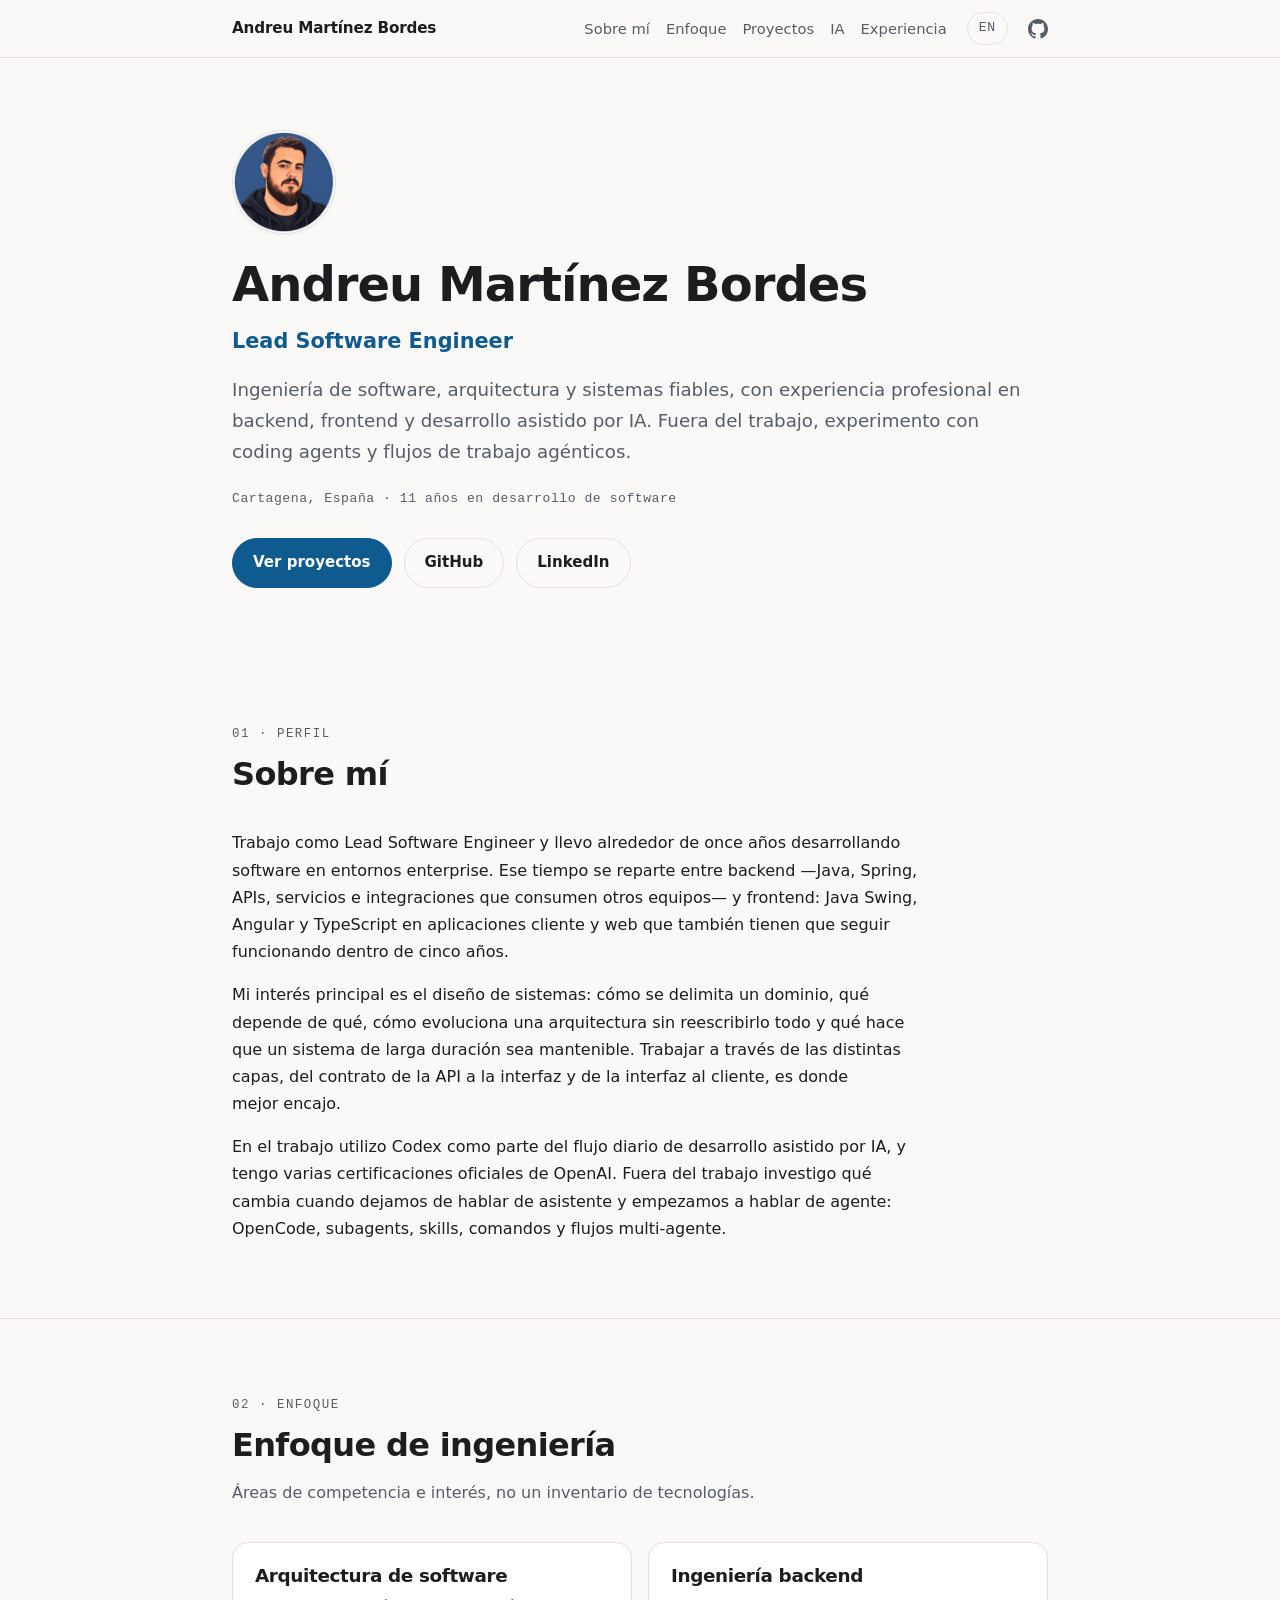
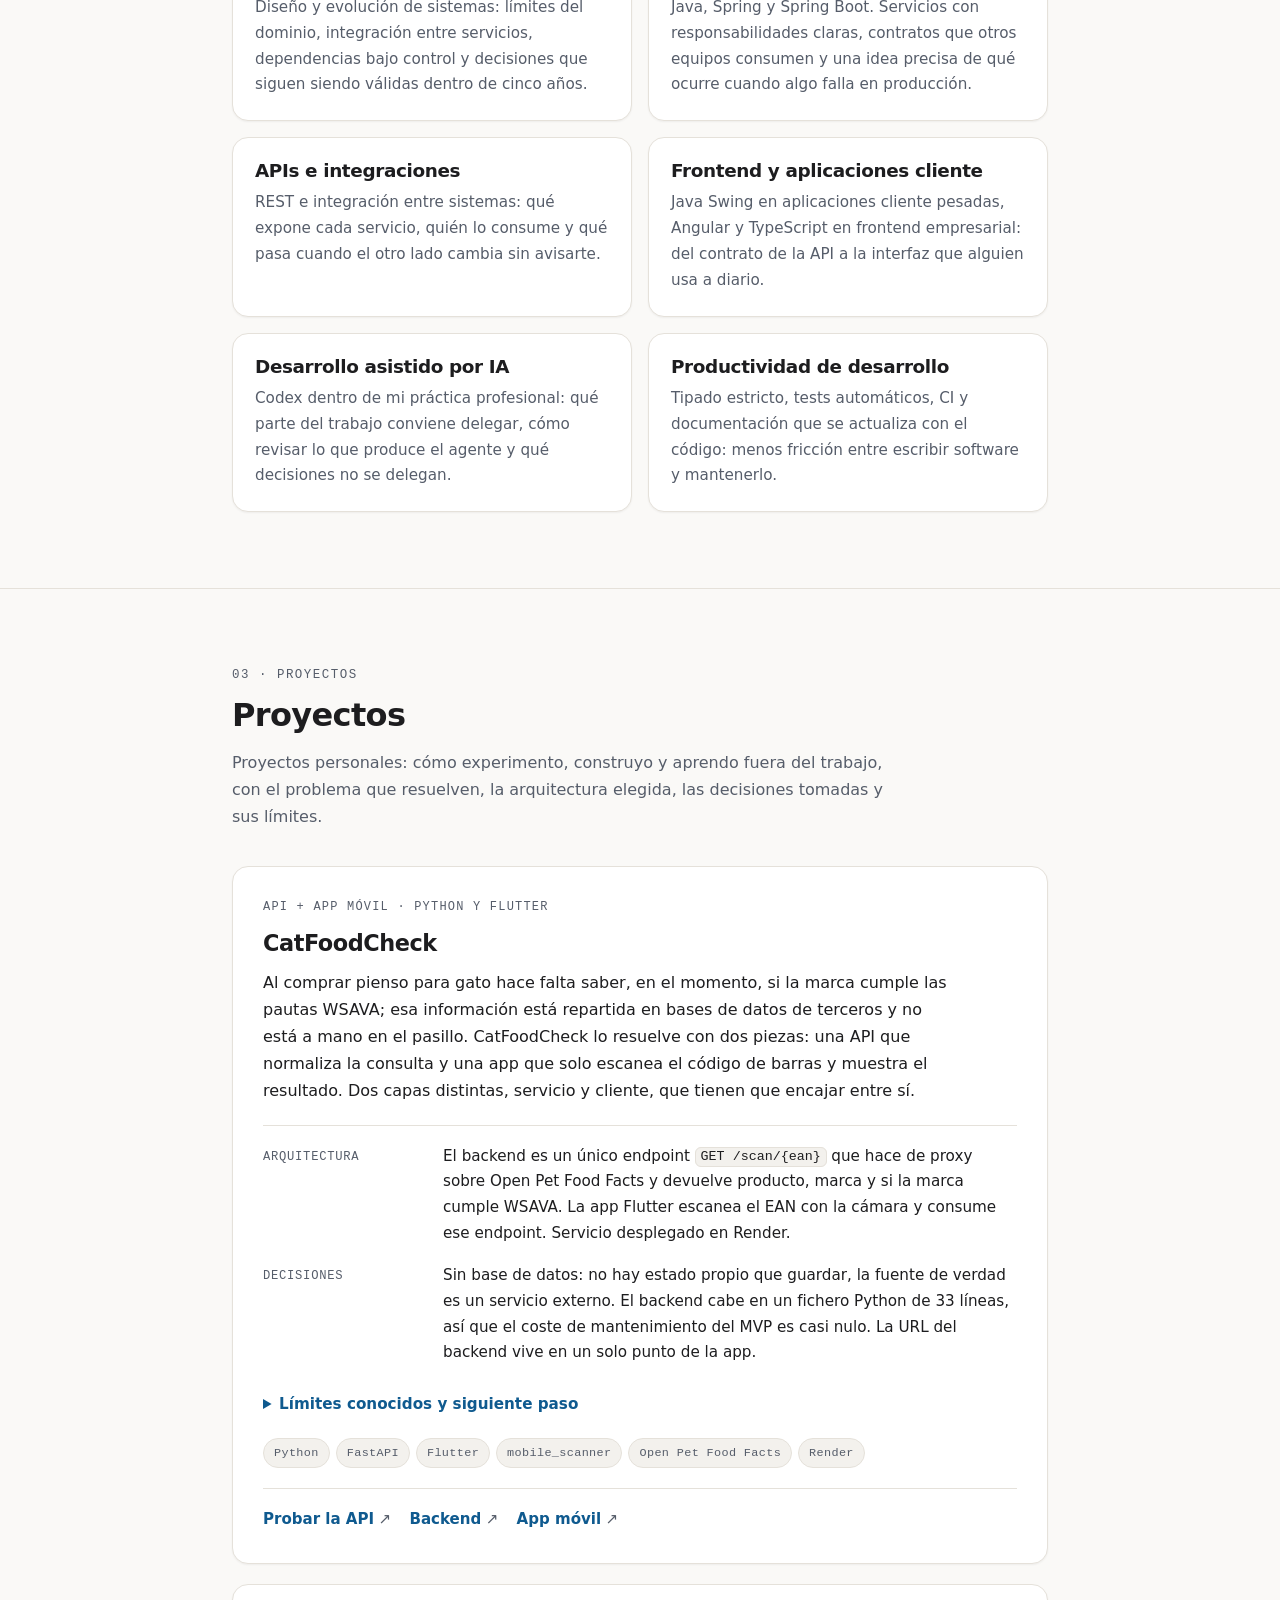
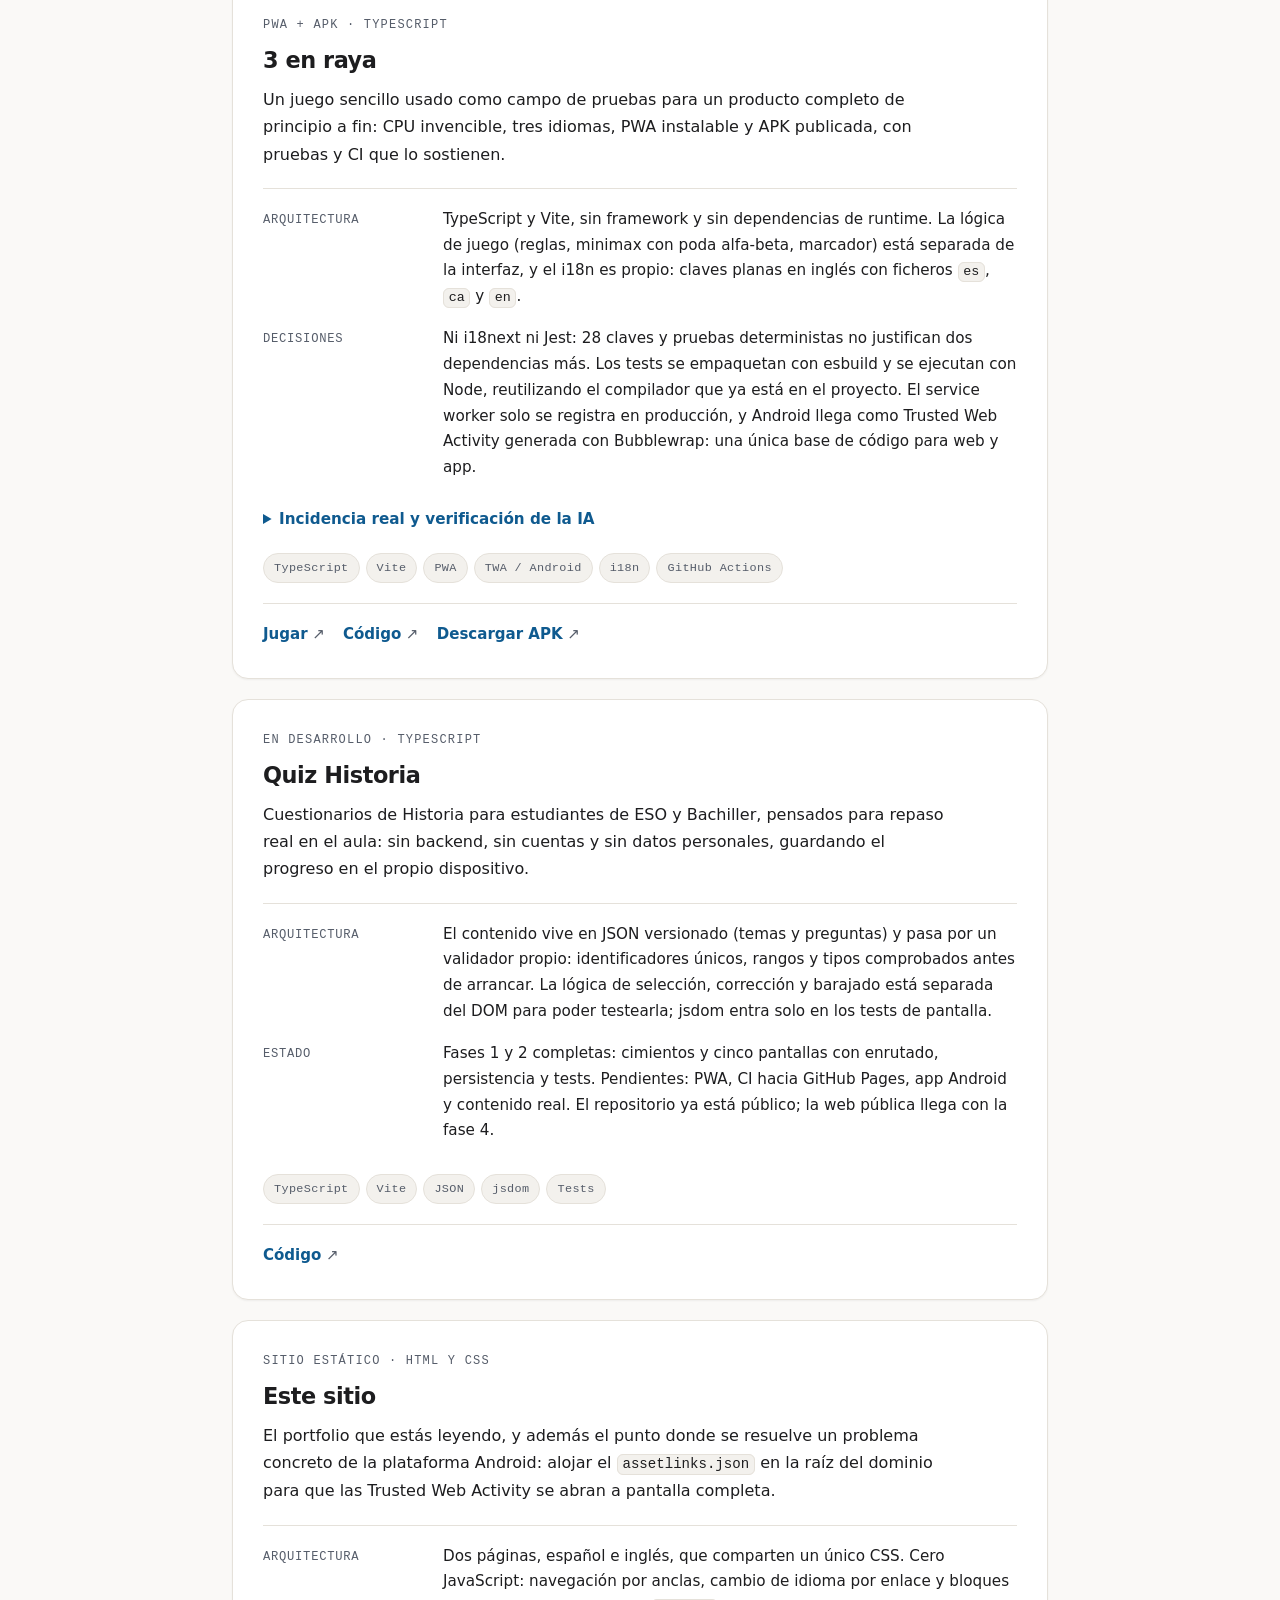
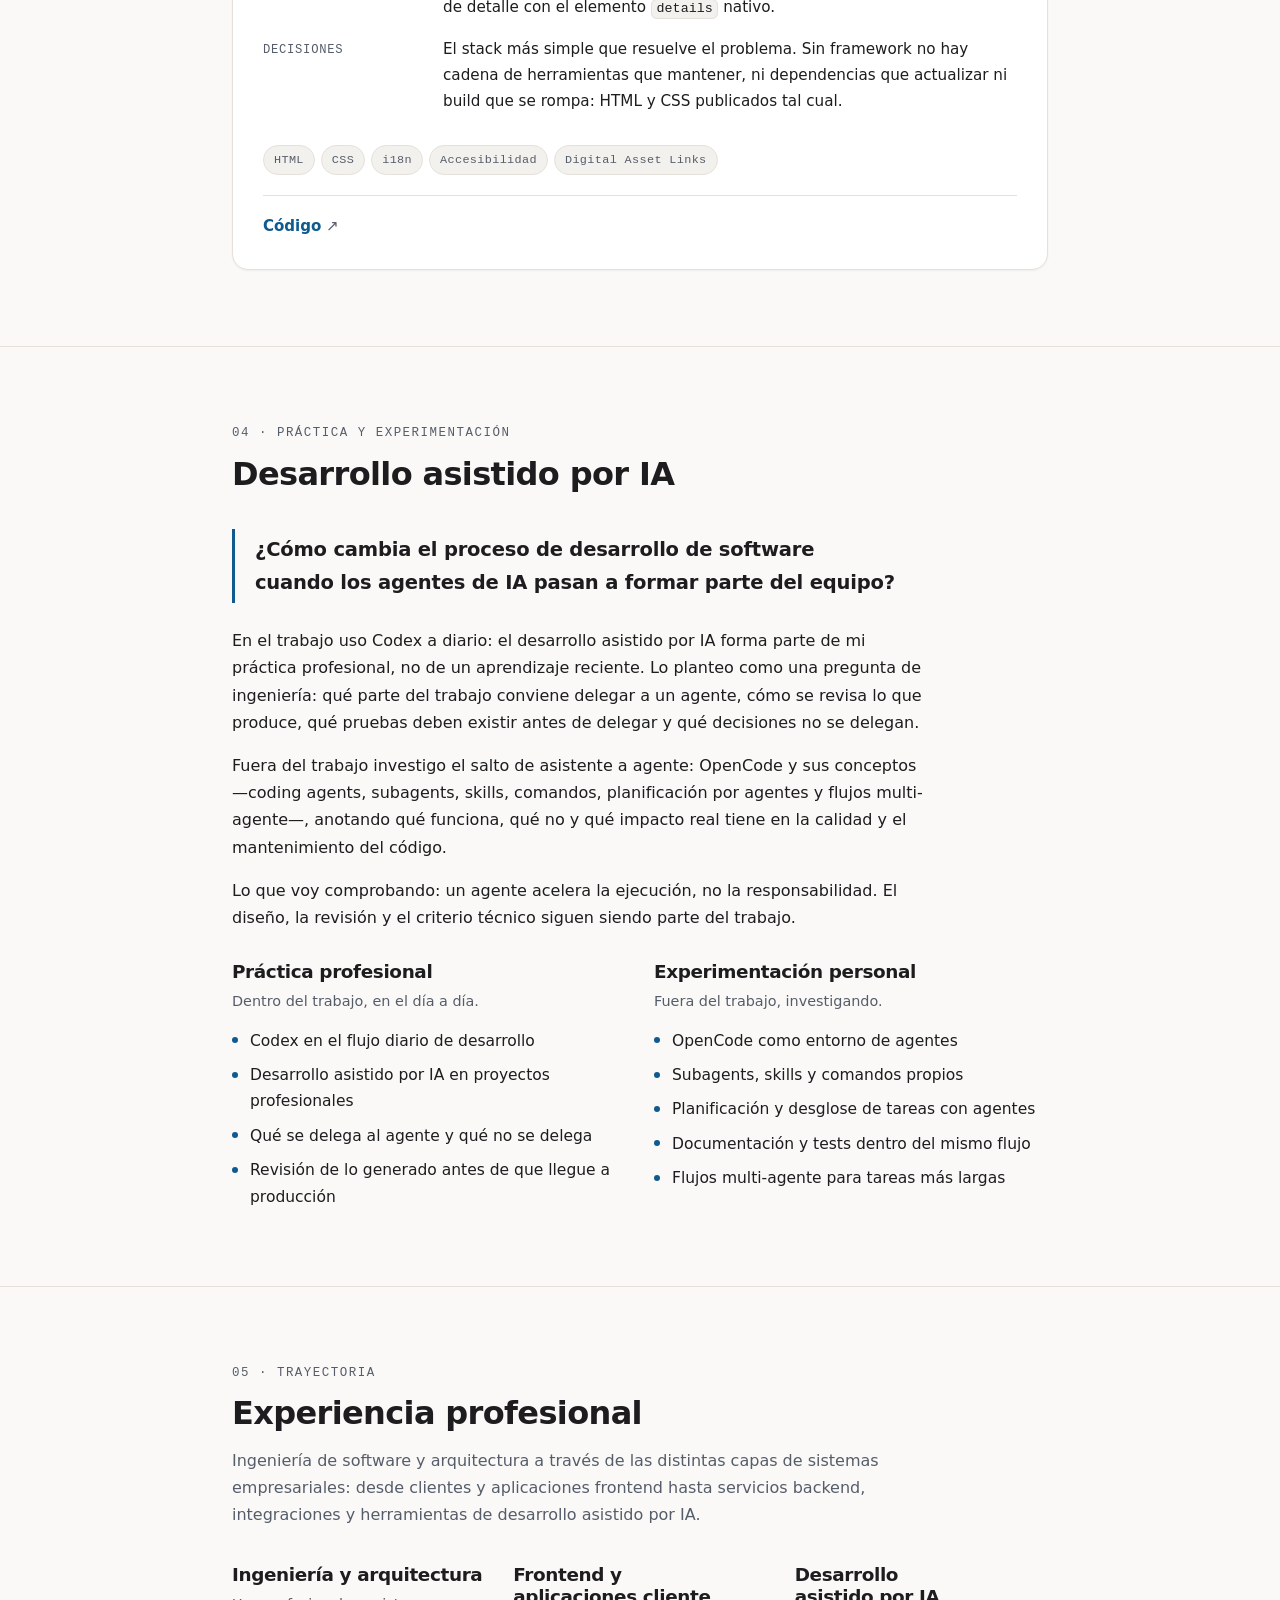
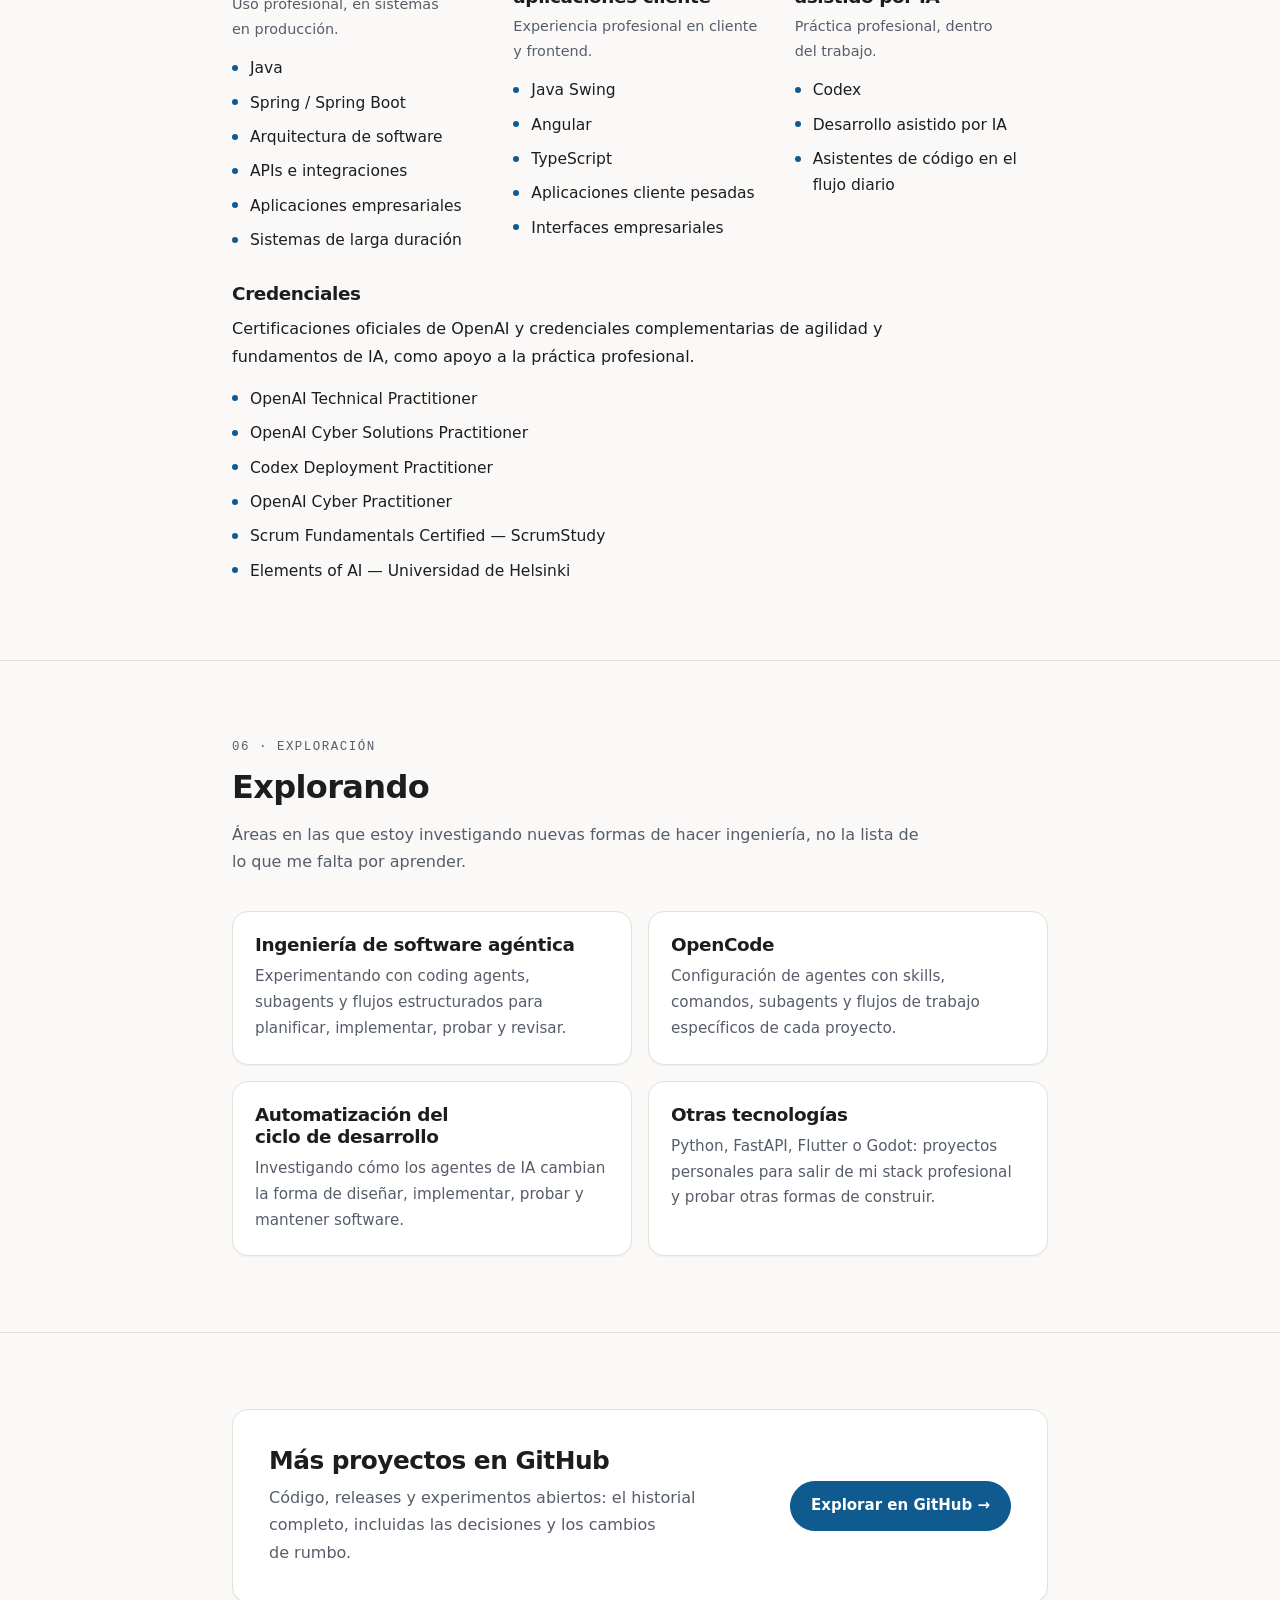
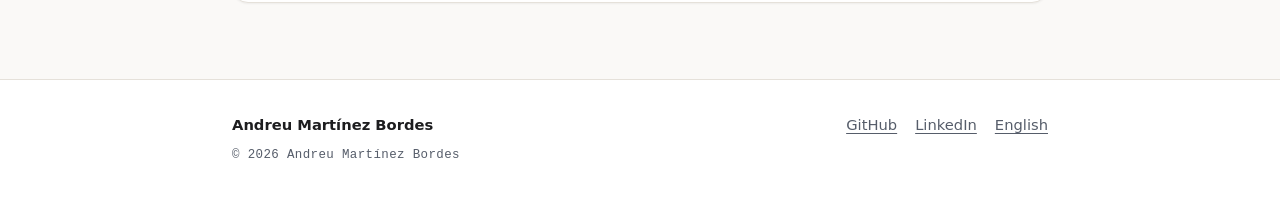
==== commit a49b7895: "feat(portfolio): posicionamiento como Lead Software Engineer full-stack Hero, perfil, SEO y JSON-LD " ====
--- a/index.html
+++ b/index.html
@@ -5,7 +5,7 @@
   <meta name="viewport" content="width=device-width, initial-scale=1">
 
   <title>Andreu Martínez Bordes — Lead Software Engineer</title>
-  <meta name="description" content="Lead Software Engineer con 11 años de experiencia en backend con Java y Spring, APIs, integraciones y arquitectura de software. Proyectos reales y experimentación con desarrollo asistido por IA.">
+  <meta name="description" content="Lead Software Engineer con 11 años en arquitectura de software, backend (Java, Spring) y frontend (Angular, TypeScript) enterprise, más desarrollo asistido por IA con Codex.">
   <meta name="author" content="Andreu Martínez Bordes">
   <meta name="theme-color" content="#faf9f7" media="(prefers-color-scheme: light)">
   <meta name="theme-color" content="#000000" media="(prefers-color-scheme: dark)">
@@ -25,7 +25,7 @@
   <meta property="og:type" content="website">
   <meta property="og:site_name" content="Andreu Martínez Bordes">
   <meta property="og:title" content="Andreu Martínez Bordes — Lead Software Engineer">
-  <meta property="og:description" content="Arquitectura de software, ingeniería backend y sistemas fiables. 11 años de experiencia y experimentación con desarrollo asistido por IA.">
+  <meta property="og:description" content="Arquitectura de software, ingeniería backend y frontend, sistemas enterprise y desarrollo asistido por IA. 11 años como Lead Software Engineer.">
   <meta property="og:url" content="https://andreu-marbor.github.io/">
   <meta property="og:image" content="https://andreu-marbor.github.io/images/avatar.jpg">
   <meta property="og:image:width" content="448">
@@ -35,7 +35,7 @@
   <meta property="og:locale:alternate" content="en_US">
   <meta name="twitter:card" content="summary">
   <meta name="twitter:title" content="Andreu Martínez Bordes — Lead Software Engineer">
-  <meta name="twitter:description" content="Arquitectura de software, ingeniería backend y sistemas fiables. 11 años de experiencia y experimentación con desarrollo asistido por IA.">
+  <meta name="twitter:description" content="Arquitectura de software, ingeniería backend y frontend, sistemas enterprise y desarrollo asistido por IA. 11 años como Lead Software Engineer.">
   <meta name="twitter:image" content="https://andreu-marbor.github.io/images/avatar.jpg">
   <meta name="twitter:image:alt" content="Retrato de Andreu Martínez Bordes">
 
@@ -64,11 +64,16 @@
     ],
     "knowsAbout": [
       "Software architecture",
+      "Software engineering",
+      "Backend engineering",
+      "Frontend engineering",
       "Java",
       "Spring Boot",
+      "Angular",
+      "TypeScript",
+      "Java Swing",
       "REST APIs",
-      "Backend engineering",
-      "Enterprise integration",
+      "Enterprise applications",
       "AI-assisted software development"
     ]
   }
@@ -86,6 +91,7 @@
         <a href="#enfoque">Enfoque</a>
         <a href="#proyectos">Proyectos</a>
         <a href="#ia">IA</a>
+        <a href="#trayectoria">Experiencia</a>
       </nav>
 
       <nav class="nav-idioma" aria-label="Idioma">
@@ -109,8 +115,10 @@
       <h1 id="nombre">Andreu Martínez Bordes</h1>
       <p class="rol">Lead Software Engineer</p>
       <p class="lead">
-        Ingeniería de software, arquitectura y sistemas fiables. Ahora mismo
-        explorando desarrollo asistido por IA y flujos de trabajo agénticos.
+        Ingeniería de software, arquitectura y sistemas fiables, con
+        experiencia profesional en backend, frontend y desarrollo asistido por
+        IA. Fuera del trabajo, experimento con coding agents y flujos de
+        trabajo agénticos.
       </p>
       <p class="meta-hero">Cartagena, España · 11 años en desarrollo de software</p>
 
@@ -132,23 +140,26 @@
         <div class="prosa">
           <p>
             Trabajo como Lead Software Engineer y llevo alrededor de once años
-            desarrollando software. Casi todo ese tiempo ha sido backend con Java
-            y Spring en entornos enterprise: APIs, servicios e integraciones que
-            consumen otros equipos y que tienen que seguir funcionando dentro de
-            cinco años.
+            desarrollando software en entornos enterprise. Ese tiempo se reparte
+            entre backend —Java, Spring, APIs, servicios e integraciones que
+            consumen otros equipos— y frontend: Java Swing, Angular y
+            TypeScript en aplicaciones cliente y web que también tienen que
+            seguir funcionando dentro de cinco años.
           </p>
           <p>
             Mi interés principal es el diseño de sistemas: cómo se delimita un
             dominio, qué depende de qué, cómo evoluciona una arquitectura sin
             reescribirlo todo y qué hace que un sistema de larga duración sea
-            mantenible. El trabajo con Angular y desarrollo web me mantiene en
-            contacto con la otra punta de la cadena, del contrato de la API a la
-            interfaz.
+            mantenible. Trabajar a través de las distintas capas, del contrato
+            de la API a la interfaz y de la interfaz al cliente, es donde mejor
+            encajo.
           </p>
           <p>
-            Ahora mismo combino dos cosas: proyectos propios de punta a punta,
-            que puedo diseñar y construir completos, y la experimentación con
-            agentes de IA dentro del proceso de desarrollo.
+            En el trabajo utilizo Codex como parte del flujo diario de
+            desarrollo asistido por IA, y tengo varias certificaciones
+            oficiales de OpenAI. Fuera del trabajo investigo qué cambia cuando
+            dejamos de hablar de asistente y empezamos a hablar de agente:
+            OpenCode, subagents, skills, comandos y flujos multi-agente.
           </p>
         </div>
       </div>
@@ -178,18 +189,36 @@
           <article class="tarjeta">
             <h3>Ingeniería backend</h3>
             <p>
-              Java, Spring y Spring Boot. APIs REST, servicios e integraciones
-              con contratos claros, errores manejados y una idea precisa de qué
-              ocurre cuando algo falla en producción.
+              Java, Spring y Spring Boot. Servicios con responsabilidades
+              claras, contratos que otros equipos consumen y una idea precisa
+              de qué ocurre cuando algo falla en producción.
+            </p>
+          </article>
+
+          <article class="tarjeta">
+            <h3>APIs e integraciones</h3>
+            <p>
+              REST e integración entre sistemas: qué expone cada servicio,
+              quién lo consume y qué pasa cuando el otro lado cambia sin
+              avisarte.
+            </p>
+          </article>
+
+          <article class="tarjeta">
+            <h3>Frontend y aplicaciones cliente</h3>
+            <p>
+              Java Swing en aplicaciones cliente pesadas, Angular y TypeScript
+              en frontend empresarial: del contrato de la API a la interfaz que
+              alguien usa a diario.
             </p>
           </article>
 
           <article class="tarjeta">
             <h3>Desarrollo asistido por IA</h3>
             <p>
-              Coding agents, subagents y flujos multi-agente. Qué parte del
-              trabajo conviene delegar, cómo revisar lo que produce el agente y
-              qué decisiones no se delegan.
+              Codex dentro de mi práctica profesional: qué parte del trabajo
+              conviene delegar, cómo revisar lo que produce el agente y qué
+              decisiones no se delegan.
             </p>
           </article>
 
@@ -212,8 +241,9 @@
           <p class="antetitulo">03 · Proyectos</p>
           <h2 id="proyectos-titulo">Proyectos</h2>
           <p class="introduccion">
-            Proyectos reales, con el problema que resuelven, la arquitectura
-            elegida, las decisiones tomadas y sus límites.
+            Proyectos personales: cómo experimento, construyo y aprendo fuera
+            del trabajo, con el problema que resuelven, la arquitectura elegida,
+            las decisiones tomadas y sus límites.
           </p>
         </div>
 
@@ -229,7 +259,8 @@
               bases de datos de terceros y no está a mano en el pasillo.
               CatFoodCheck lo resuelve con dos piezas: una API que normaliza la
               consulta y una app que solo escanea el código de barras y muestra
-              el resultado.
+              el resultado. Dos capas distintas, servicio y cliente, que tienen
+              que encajar entre sí.
             </p>
 
             <dl class="proyecto-notas">
@@ -435,7 +466,7 @@
     <section class="seccion" id="ia" aria-labelledby="ia-titulo">
       <div class="contenedor">
         <div class="cabecera-seccion">
-          <p class="antetitulo">04 · Experimentación</p>
+          <p class="antetitulo">04 · Práctica y experimentación</p>
           <h2 id="ia-titulo">Desarrollo asistido por IA</h2>
         </div>
 
@@ -446,16 +477,19 @@
 
         <div class="prosa">
           <p>
-            No lo planteo como «programar con IA», sino como una pregunta de
-            ingeniería: qué parte del trabajo conviene delegar a un agente, cómo
-            se revisa lo que produce, qué pruebas deben existir antes de delegar
-            y qué decisiones no se delegan.
+            En el trabajo uso Codex a diario: el desarrollo asistido por IA
+            forma parte de mi práctica profesional, no de un aprendizaje
+            reciente. Lo planteo como una pregunta de ingeniería: qué parte del
+            trabajo conviene delegar a un agente, cómo se revisa lo que produce,
+            qué pruebas deben existir antes de delegar y qué decisiones no se
+            delegan.
           </p>
           <p>
-            Estoy experimentando con OpenCode y sus conceptos —coding agents,
-            subagents, skills, comandos, planificación por agentes y flujos
-            multi-agente— y anotando qué funciona, qué no y qué impacto real
-            tiene en la calidad y el mantenimiento del código.
+            Fuera del trabajo investigo el salto de asistente a agente:
+            OpenCode y sus conceptos —coding agents, subagents, skills,
+            comandos, planificación por agentes y flujos multi-agente—,
+            anotando qué funciona, qué no y qué impacto real tiene en la calidad
+            y el mantenimiento del código.
           </p>
           <p>
             Lo que voy comprobando: un agente acelera la ejecución, no la
@@ -464,15 +498,29 @@
           </p>
         </div>
 
-        <div class="bloque">
-          <h3>Qué estoy probando</h3>
-          <ul class="lista-marcas">
-            <li>Planificación y desglose de tareas con agentes</li>
-            <li>Generación y revisión de código</li>
-            <li>Documentación y tests dentro del mismo flujo</li>
-            <li>Subagents, skills y comandos propios en OpenCode</li>
-            <li>Flujos multi-agente para tareas más largas</li>
-          </ul>
+        <div class="columnas">
+          <div class="columna">
+            <h3>Práctica profesional</h3>
+            <p class="nota">Dentro del trabajo, en el día a día.</p>
+            <ul class="lista-marcas">
+              <li>Codex en el flujo diario de desarrollo</li>
+              <li>Desarrollo asistido por IA en proyectos profesionales</li>
+              <li>Qué se delega al agente y qué no se delega</li>
+              <li>Revisión de lo generado antes de que llegue a producción</li>
+            </ul>
+          </div>
+
+          <div class="columna">
+            <h3>Experimentación personal</h3>
+            <p class="nota">Fuera del trabajo, investigando.</p>
+            <ul class="lista-marcas">
+              <li>OpenCode como entorno de agentes</li>
+              <li>Subagents, skills y comandos propios</li>
+              <li>Planificación y desglose de tareas con agentes</li>
+              <li>Documentación y tests dentro del mismo flujo</li>
+              <li>Flujos multi-agente para tareas más largas</li>
+            </ul>
+          </div>
         </div>
       </div>
     </section>
@@ -482,46 +530,119 @@
       <div class="contenedor">
         <div class="cabecera-seccion">
           <p class="antetitulo">05 · Trayectoria</p>
-          <h2 id="trayectoria-titulo">Experiencia y exploración</h2>
+          <h2 id="trayectoria-titulo">Experiencia profesional</h2>
           <p class="introduccion">
-            La distinción importa: a la izquierda, herramientas que llevo años
-            usando en producción; a la derecha, lo que estoy aprendiendo ahora.
+            Ingeniería de software y arquitectura a través de las distintas
+            capas de sistemas empresariales: desde clientes y aplicaciones
+            frontend hasta servicios backend, integraciones y herramientas de
+            desarrollo asistido por IA.
           </p>
         </div>
 
         <div class="columnas">
           <div class="columna">
-            <h3>Experiencia consolidada</h3>
-            <p class="nota">Uso profesional de años, en sistemas en producción.</p>
+            <h3>Ingeniería y arquitectura</h3>
+            <p class="nota">Uso profesional, en sistemas en producción.</p>
             <ul class="lista-marcas">
               <li>Java</li>
               <li>Spring / Spring Boot</li>
-              <li>APIs REST e integraciones</li>
+              <li>Arquitectura de software</li>
+              <li>APIs e integraciones</li>
               <li>Aplicaciones empresariales</li>
-              <li>Arquitectura de software</li>
               <li>Sistemas de larga duración</li>
-              <li>Angular y desarrollo web</li>
-              <li>Entornos enterprise</li>
             </ul>
           </div>
 
           <div class="columna">
-            <h3>Explorando ahora</h3>
+            <h3>Frontend y aplicaciones cliente</h3>
             <p class="nota">
-              Donde estoy invirtiendo tiempo este año, todavía sin años de uso
-              profesional.
+              Experiencia profesional en cliente y frontend.
             </p>
             <ul class="lista-marcas">
-              <li>AI-assisted software engineering</li>
-              <li>Coding agents y flujos agénticos</li>
-              <li>OpenCode</li>
-              <li>Multi-agent workflows</li>
-              <li>Python y FastAPI</li>
-              <li>Flutter y mobile</li>
-              <li>Godot y desarrollo indie</li>
-              <li>Developer productivity</li>
+              <li>Java Swing</li>
+              <li>Angular</li>
+              <li>TypeScript</li>
+              <li>Aplicaciones cliente pesadas</li>
+              <li>Interfaces empresariales</li>
             </ul>
           </div>
+
+          <div class="columna">
+            <h3>Desarrollo asistido por IA</h3>
+            <p class="nota">Práctica profesional, dentro del trabajo.</p>
+            <ul class="lista-marcas">
+              <li>Codex</li>
+              <li>Desarrollo asistido por IA</li>
+              <li>Asistentes de código en el flujo diario</li>
+            </ul>
+          </div>
+        </div>
+
+        <div class="bloque">
+          <h3>Credenciales</h3>
+          <div class="prosa">
+            <p>
+              Certificaciones oficiales de OpenAI y credenciales
+              complementarias de agilidad y fundamentos de IA, como apoyo a la
+              práctica profesional.
+            </p>
+            <ul class="lista-marcas">
+              <li>OpenAI Technical Practitioner</li>
+              <li>OpenAI Cyber Solutions Practitioner</li>
+              <li>Codex Deployment Practitioner</li>
+              <li>OpenAI Cyber Practitioner</li>
+              <li>Scrum Fundamentals Certified — ScrumStudy</li>
+              <li>Elements of AI — Universidad de Helsinki</li>
+            </ul>
+          </div>
+        </div>
+      </div>
+    </section>
+
+    <!-- 06 · Exploración -->
+    <section class="seccion" id="exploracion" aria-labelledby="exploracion-titulo">
+      <div class="contenedor">
+        <div class="cabecera-seccion">
+          <p class="antetitulo">06 · Exploración</p>
+          <h2 id="exploracion-titulo">Explorando</h2>
+          <p class="introduccion">
+            Áreas en las que estoy investigando nuevas formas de hacer
+            ingeniería, no la lista de lo que me falta por aprender.
+          </p>
+        </div>
+
+        <div class="rejilla">
+          <article class="tarjeta">
+            <h3>Ingeniería de software agéntica</h3>
+            <p>
+              Experimentando con coding agents, subagents y flujos
+              estructurados para planificar, implementar, probar y revisar.
+            </p>
+          </article>
+
+          <article class="tarjeta">
+            <h3>OpenCode</h3>
+            <p>
+              Configuración de agentes con skills, comandos, subagents y flujos
+              de trabajo específicos de cada proyecto.
+            </p>
+          </article>
+
+          <article class="tarjeta">
+            <h3>Automatización del ciclo de desarrollo</h3>
+            <p>
+              Investigando cómo los agentes de IA cambian la forma de diseñar,
+              implementar, probar y mantener software.
+            </p>
+          </article>
+
+          <article class="tarjeta">
+            <h3>Otras tecnologías</h3>
+            <p>
+              Python, FastAPI, Flutter o Godot: proyectos personales para
+              salir de mi stack profesional y probar otras formas de construir.
+            </p>
+          </article>
         </div>
       </div>
     </section>
--- a/styles.css
+++ b/styles.css
@@ -535,6 +535,12 @@
   margin-top: 30px;
 }
 
+/* Separación entre bloques de contenido de una misma sección */
+.prosa + .columnas,
+.columnas + .bloque {
+  margin-top: 30px;
+}
+
 code {
   font-family: var(--fuente-mono);
   font-size: 0.88em;
@@ -571,7 +577,7 @@
 
 .columnas {
   display: grid;
-  grid-template-columns: repeat(auto-fit, minmax(260px, 1fr));
+  grid-template-columns: repeat(auto-fit, minmax(240px, 1fr));
   gap: 28px;
 }
 
@@ -738,6 +744,14 @@
   }
 }
 
+/* La navegación se parte en dos líneas en pantallas muy estrechas y la
+   cabecera crece: se compensa el desplazamiento de las anclas. */
+@media (max-width: 368px) {
+  html {
+    scroll-padding-top: 172px;
+  }
+}
+
 @media (max-width: 480px) {
   .acciones {
     flex-direction: column;
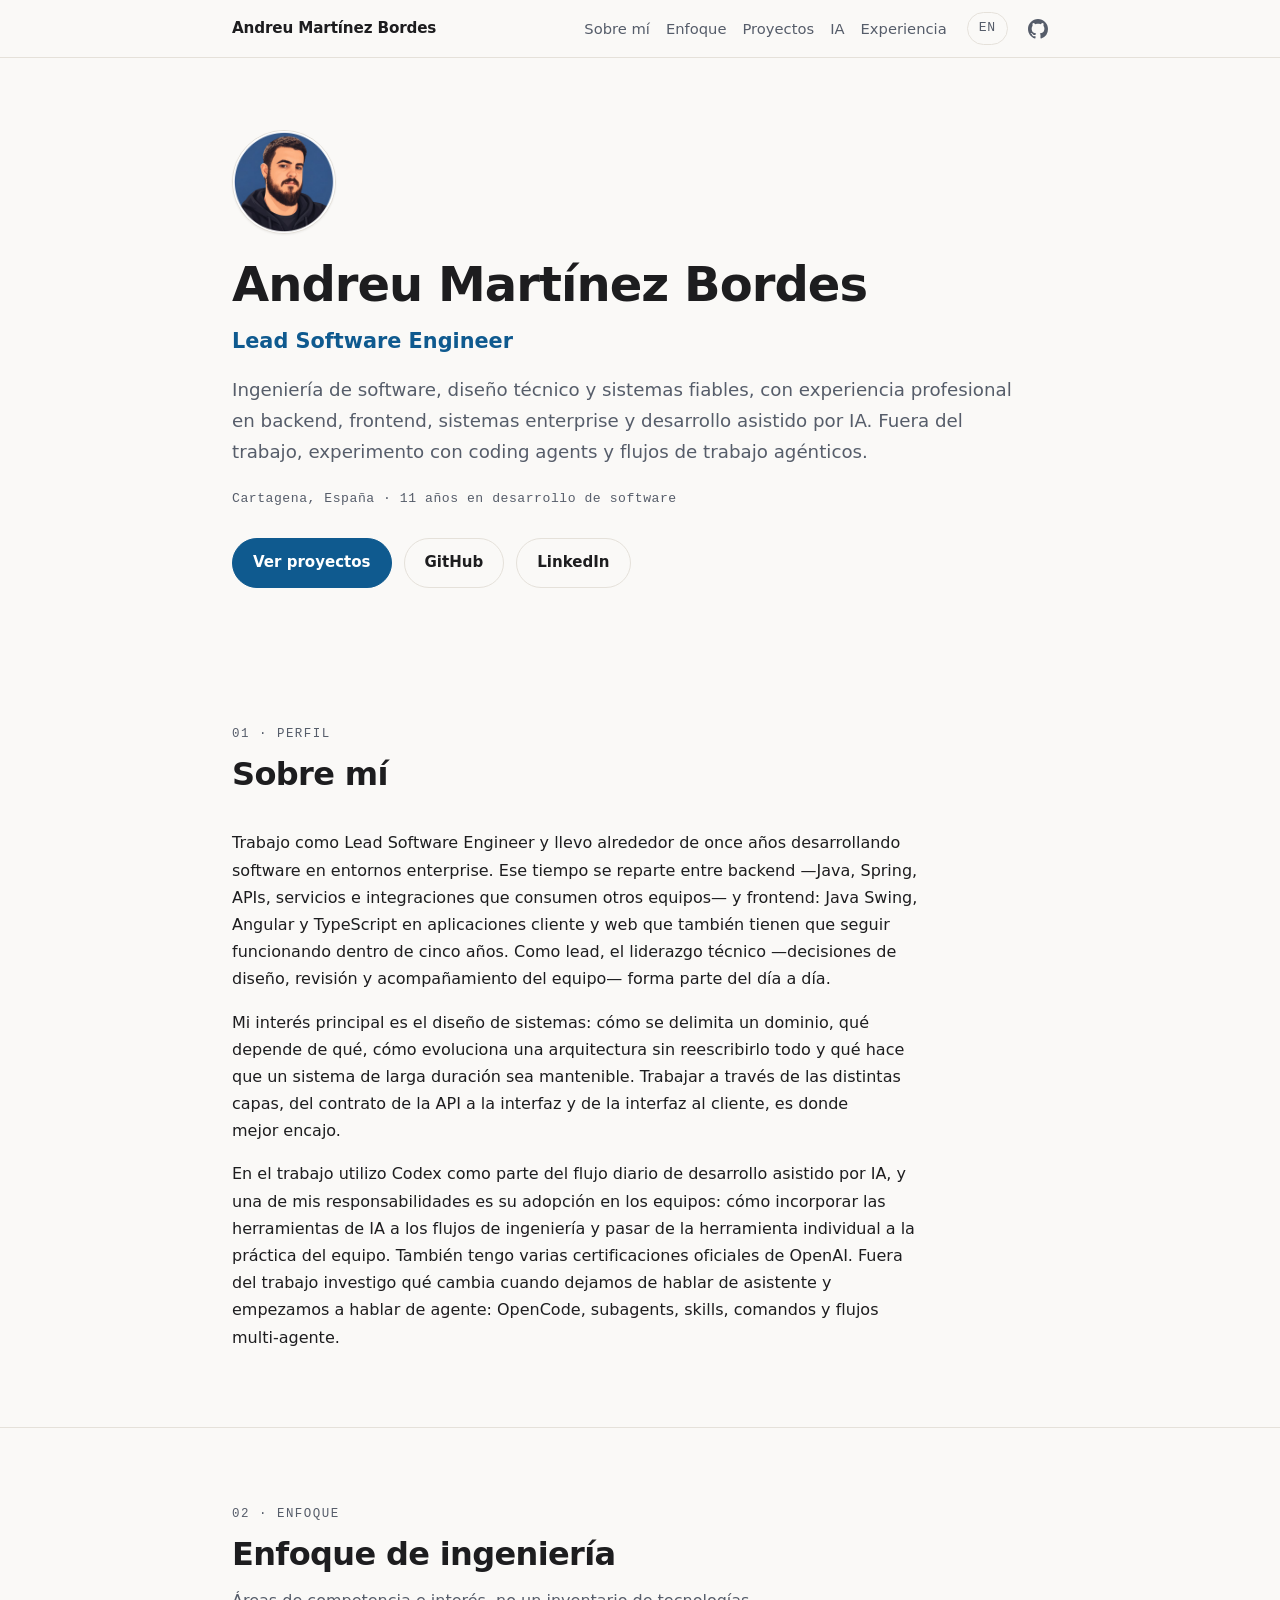
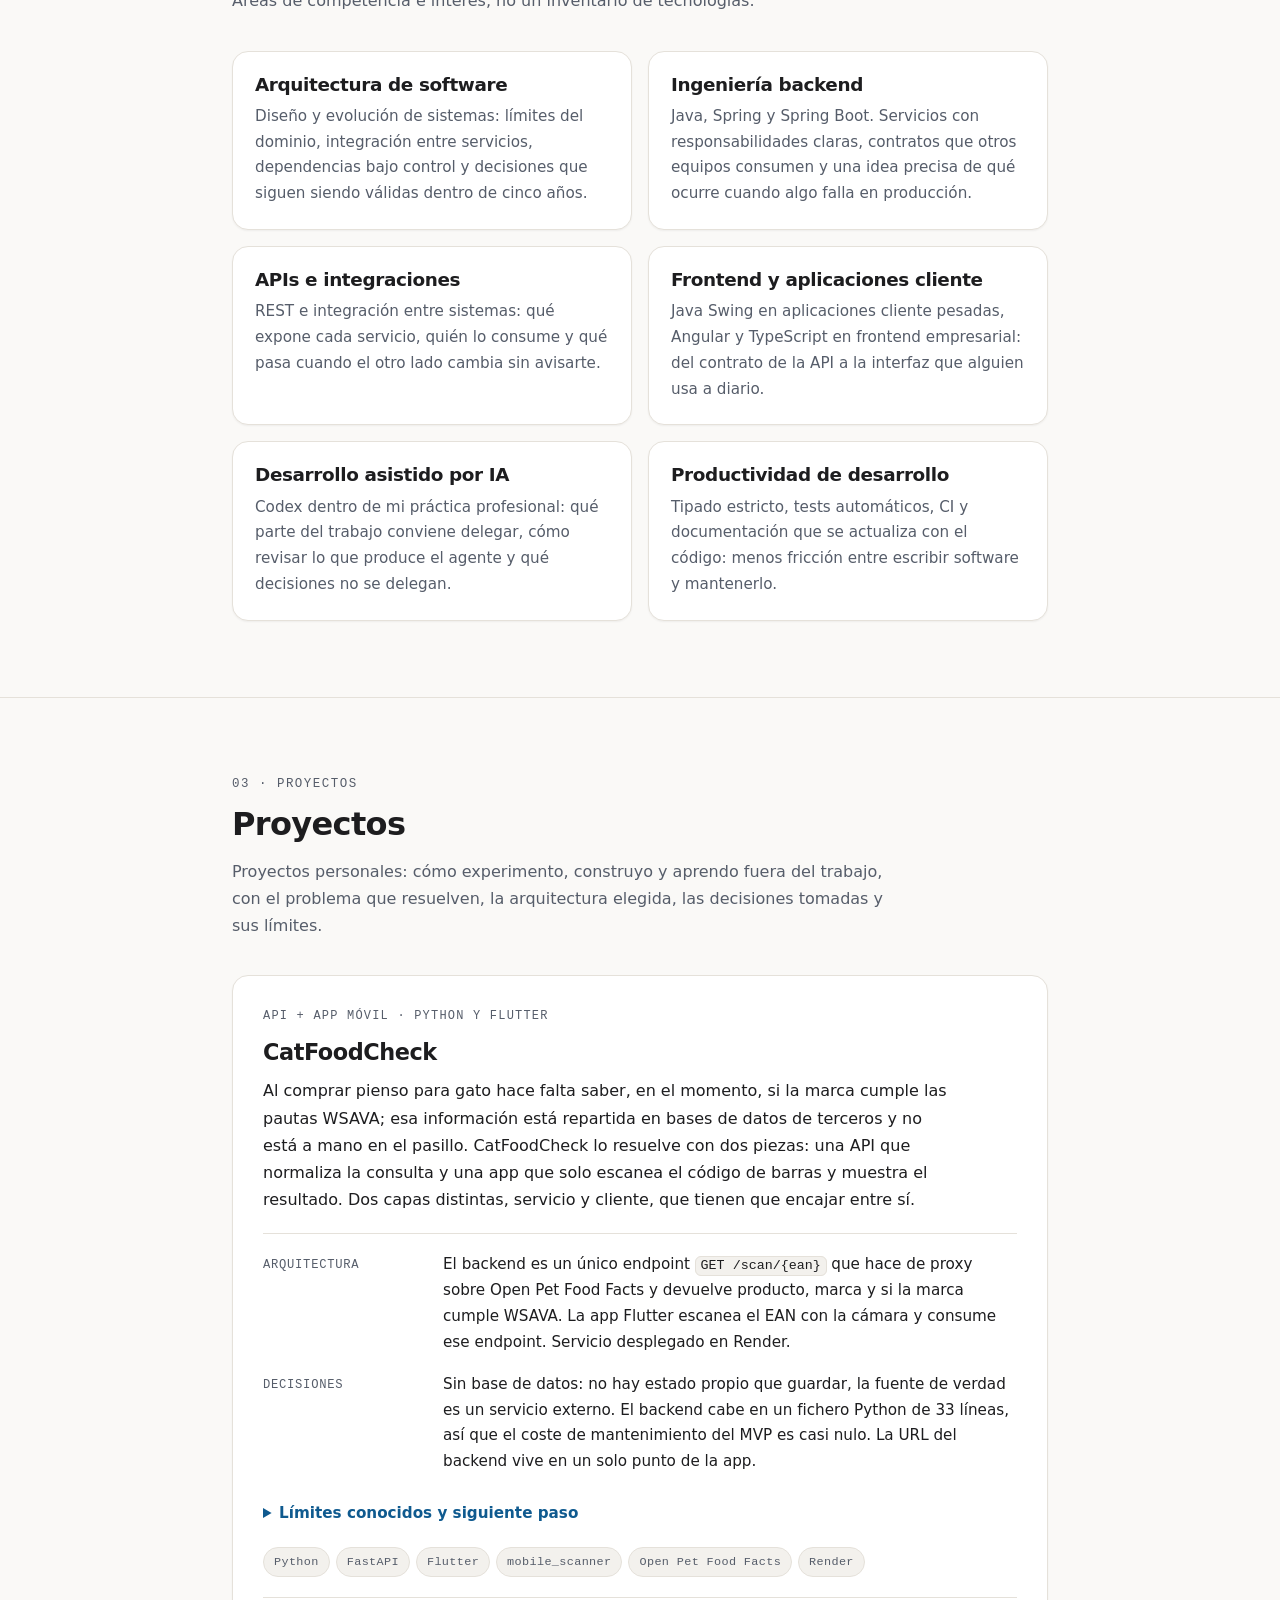
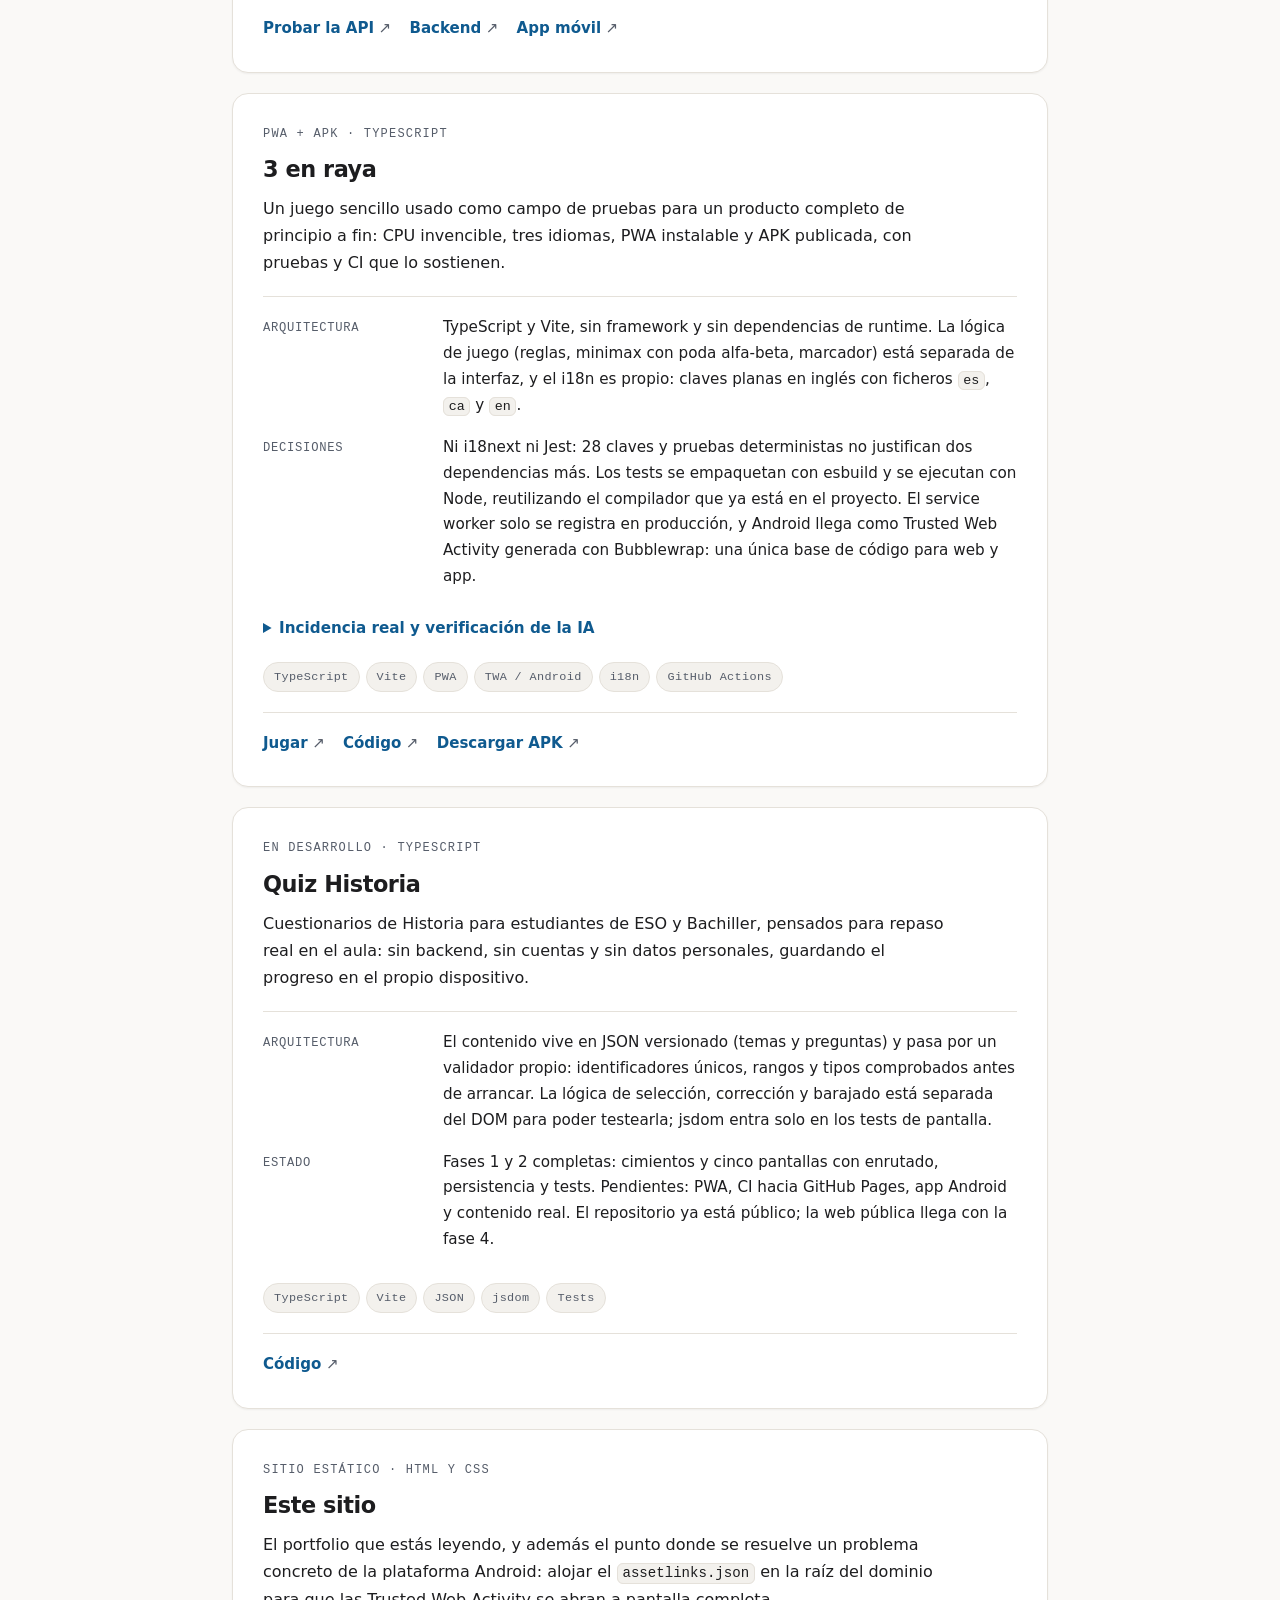
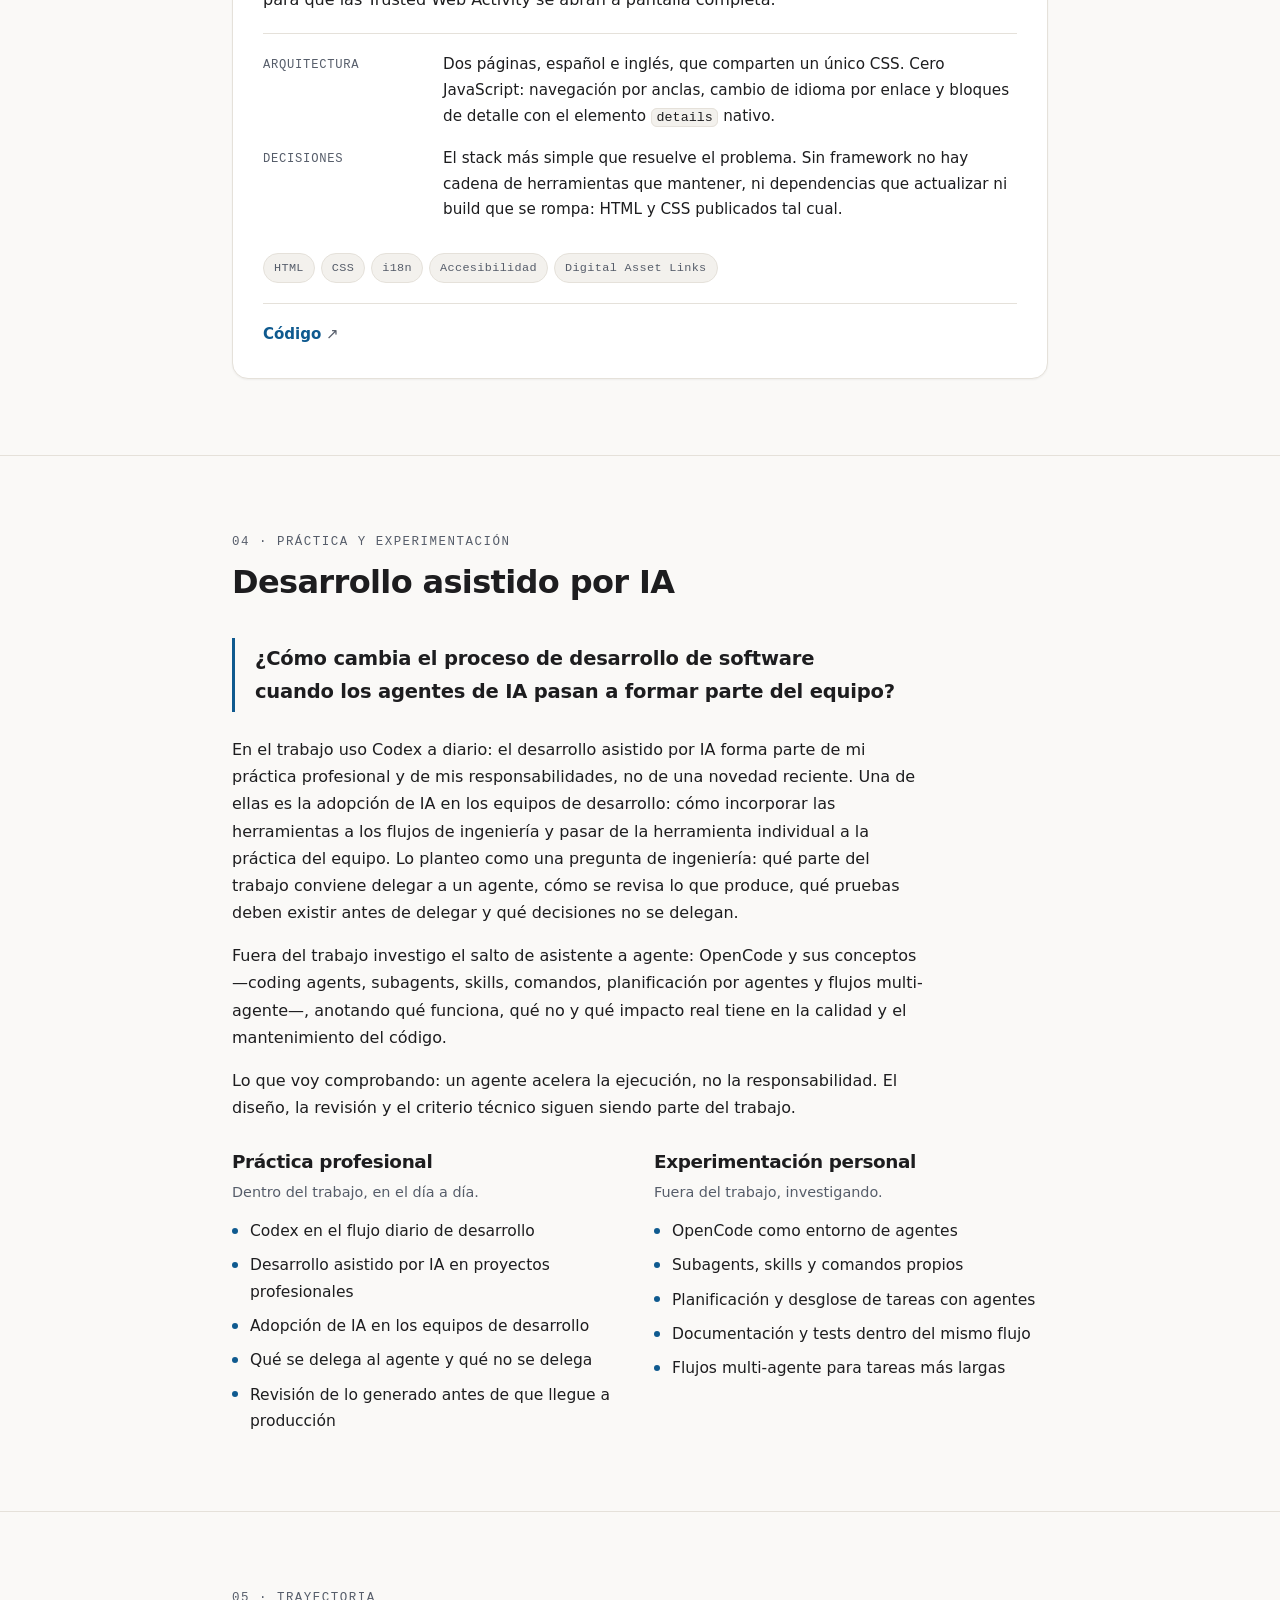
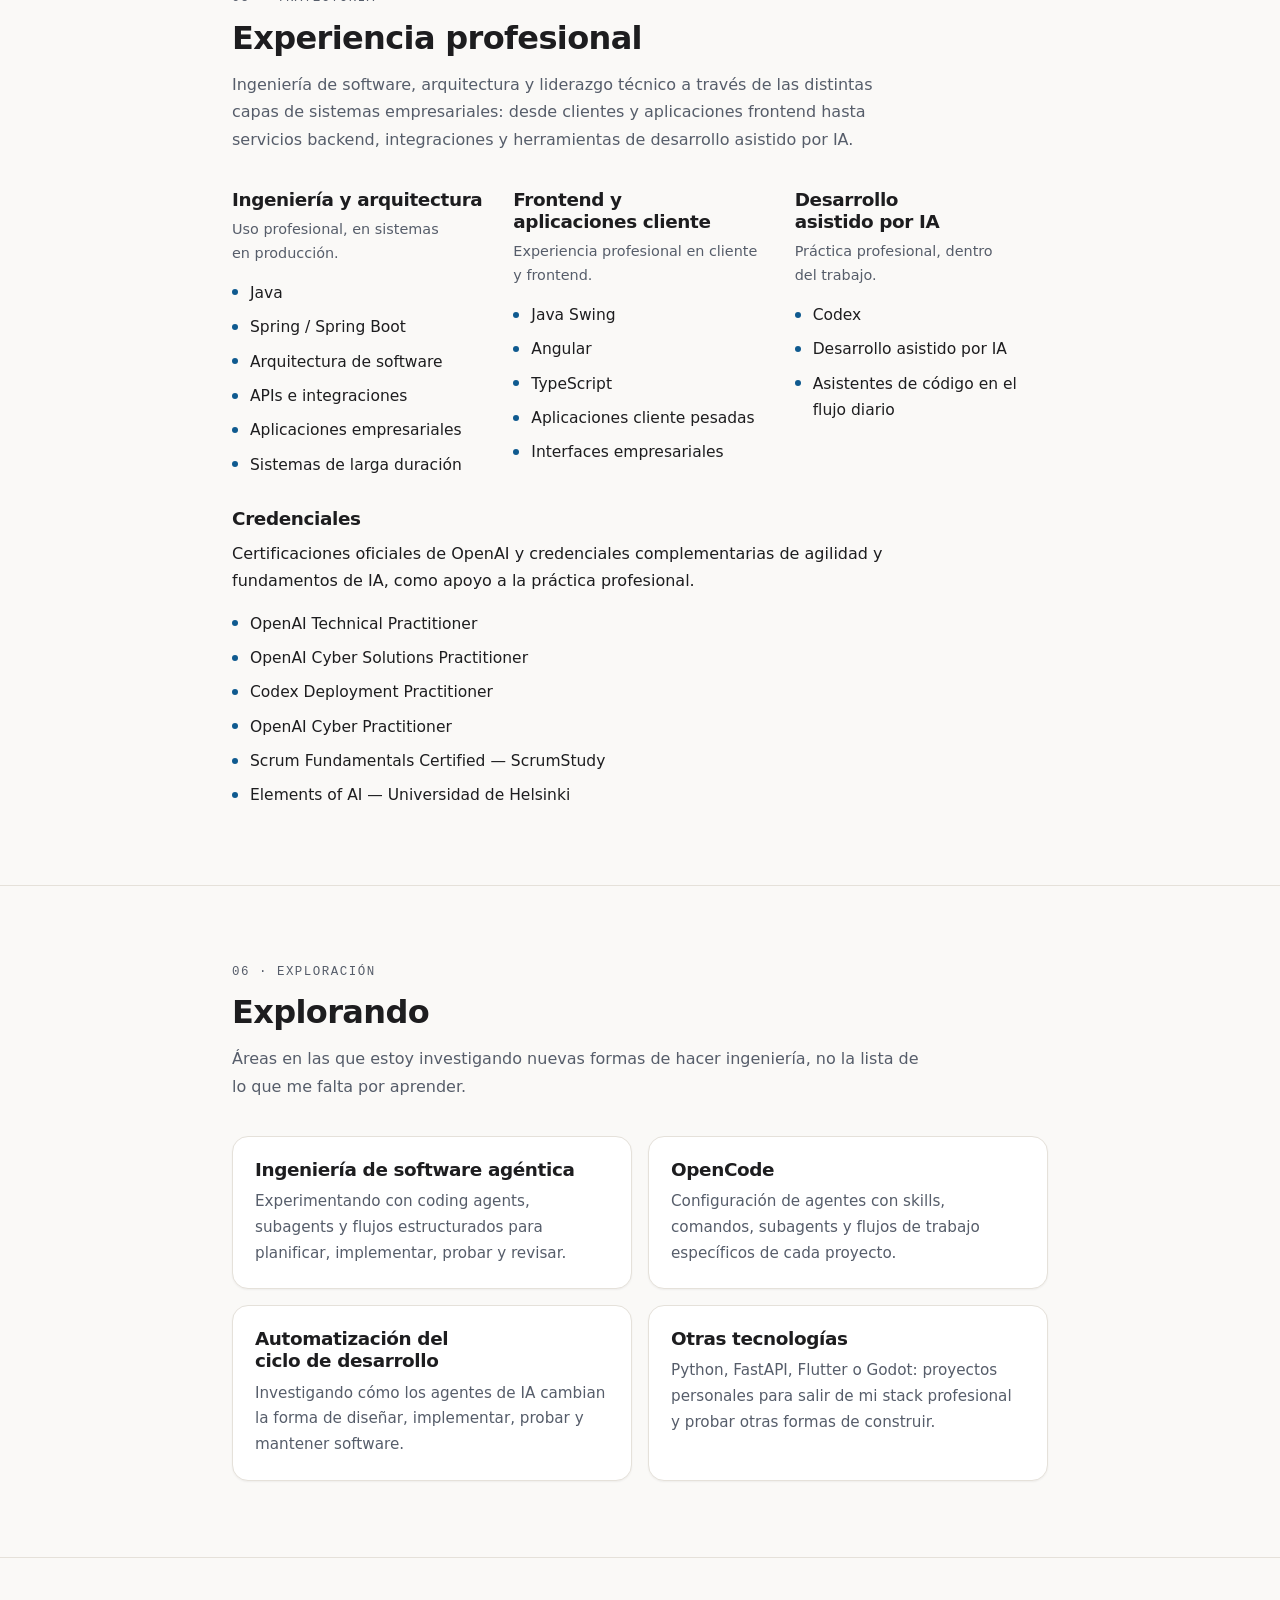
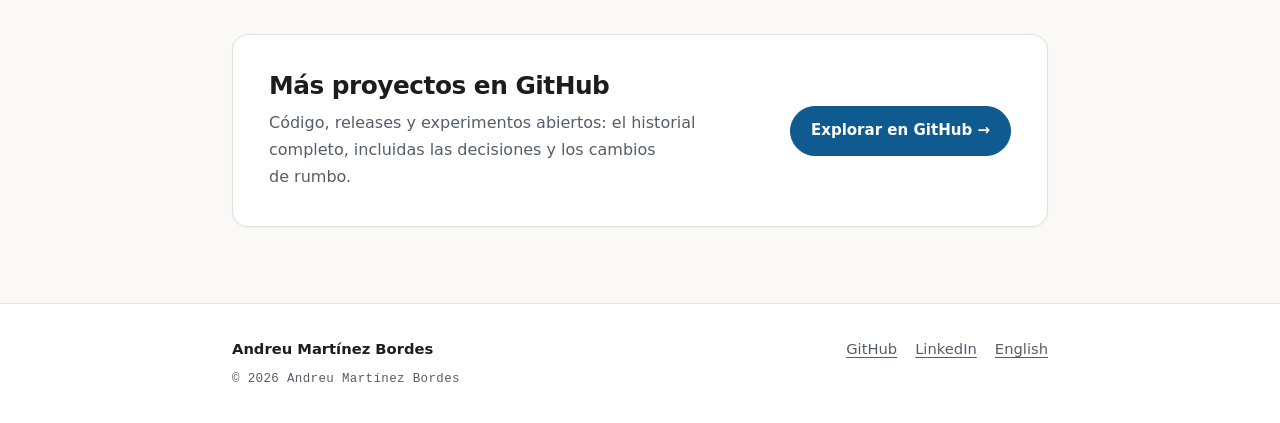
==== commit 5cd84e41: "fix(portfolio): refuerza el posicionamiento de Lead y la adopción profesional de IA - Hero y metadat" ====
--- a/index.html
+++ b/index.html
@@ -5,7 +5,7 @@
   <meta name="viewport" content="width=device-width, initial-scale=1">
 
   <title>Andreu Martínez Bordes — Lead Software Engineer</title>
-  <meta name="description" content="Lead Software Engineer con 11 años en arquitectura de software, backend (Java, Spring) y frontend (Angular, TypeScript) enterprise, más desarrollo asistido por IA con Codex.">
+  <meta name="description" content="Lead Software Engineer con 11 años en software enterprise: backend (Java, Spring), frontend (Angular, TypeScript), arquitectura de software y desarrollo asistido por IA con Codex.">
   <meta name="author" content="Andreu Martínez Bordes">
   <meta name="theme-color" content="#faf9f7" media="(prefers-color-scheme: light)">
   <meta name="theme-color" content="#000000" media="(prefers-color-scheme: dark)">
@@ -25,7 +25,7 @@
   <meta property="og:type" content="website">
   <meta property="og:site_name" content="Andreu Martínez Bordes">
   <meta property="og:title" content="Andreu Martínez Bordes — Lead Software Engineer">
-  <meta property="og:description" content="Arquitectura de software, ingeniería backend y frontend, sistemas enterprise y desarrollo asistido por IA. 11 años como Lead Software Engineer.">
+  <meta property="og:description" content="Ingeniería backend y frontend, arquitectura de software, sistemas enterprise y desarrollo asistido por IA con Codex. 11 años como Lead Software Engineer.">
   <meta property="og:url" content="https://andreu-marbor.github.io/">
   <meta property="og:image" content="https://andreu-marbor.github.io/images/avatar.jpg">
   <meta property="og:image:width" content="448">
@@ -35,7 +35,7 @@
   <meta property="og:locale:alternate" content="en_US">
   <meta name="twitter:card" content="summary">
   <meta name="twitter:title" content="Andreu Martínez Bordes — Lead Software Engineer">
-  <meta name="twitter:description" content="Arquitectura de software, ingeniería backend y frontend, sistemas enterprise y desarrollo asistido por IA. 11 años como Lead Software Engineer.">
+  <meta name="twitter:description" content="Ingeniería backend y frontend, arquitectura de software, sistemas enterprise y desarrollo asistido por IA con Codex. 11 años como Lead Software Engineer.">
   <meta name="twitter:image" content="https://andreu-marbor.github.io/images/avatar.jpg">
   <meta name="twitter:image:alt" content="Retrato de Andreu Martínez Bordes">
 
@@ -65,6 +65,7 @@
     "knowsAbout": [
       "Software architecture",
       "Software engineering",
+      "Technical leadership",
       "Backend engineering",
       "Frontend engineering",
       "Java",
@@ -74,7 +75,10 @@
       "Java Swing",
       "REST APIs",
       "Enterprise applications",
-      "AI-assisted software development"
+      "AI-assisted software development",
+      "Codex",
+      "Coding agents",
+      "OpenCode"
     ]
   }
   </script>
@@ -115,10 +119,10 @@
       <h1 id="nombre">Andreu Martínez Bordes</h1>
       <p class="rol">Lead Software Engineer</p>
       <p class="lead">
-        Ingeniería de software, arquitectura y sistemas fiables, con
-        experiencia profesional en backend, frontend y desarrollo asistido por
-        IA. Fuera del trabajo, experimento con coding agents y flujos de
-        trabajo agénticos.
+        Ingeniería de software, diseño técnico y sistemas fiables, con
+        experiencia profesional en backend, frontend, sistemas enterprise y
+        desarrollo asistido por IA. Fuera del trabajo, experimento con coding
+        agents y flujos de trabajo agénticos.
       </p>
       <p class="meta-hero">Cartagena, España · 11 años en desarrollo de software</p>
 
@@ -144,7 +148,9 @@
             entre backend —Java, Spring, APIs, servicios e integraciones que
             consumen otros equipos— y frontend: Java Swing, Angular y
             TypeScript en aplicaciones cliente y web que también tienen que
-            seguir funcionando dentro de cinco años.
+            seguir funcionando dentro de cinco años. Como lead, el liderazgo
+            técnico —decisiones de diseño, revisión y acompañamiento del
+            equipo— forma parte del día a día.
           </p>
           <p>
             Mi interés principal es el diseño de sistemas: cómo se delimita un
@@ -156,7 +162,10 @@
           </p>
           <p>
             En el trabajo utilizo Codex como parte del flujo diario de
-            desarrollo asistido por IA, y tengo varias certificaciones
+            desarrollo asistido por IA, y una de mis responsabilidades es su
+            adopción en los equipos: cómo incorporar las herramientas de IA a
+            los flujos de ingeniería y pasar de la herramienta individual a la
+            práctica del equipo. También tengo varias certificaciones
             oficiales de OpenAI. Fuera del trabajo investigo qué cambia cuando
             dejamos de hablar de asistente y empezamos a hablar de agente:
             OpenCode, subagents, skills, comandos y flujos multi-agente.
@@ -478,11 +487,14 @@
         <div class="prosa">
           <p>
             En el trabajo uso Codex a diario: el desarrollo asistido por IA
-            forma parte de mi práctica profesional, no de un aprendizaje
-            reciente. Lo planteo como una pregunta de ingeniería: qué parte del
-            trabajo conviene delegar a un agente, cómo se revisa lo que produce,
-            qué pruebas deben existir antes de delegar y qué decisiones no se
-            delegan.
+            forma parte de mi práctica profesional y de mis responsabilidades,
+            no de una novedad reciente. Una de ellas es la adopción de IA en
+            los equipos de desarrollo: cómo incorporar las herramientas a los
+            flujos de ingeniería y pasar de la herramienta individual a la
+            práctica del equipo. Lo planteo como una pregunta de ingeniería:
+            qué parte del trabajo conviene delegar a un agente, cómo se revisa
+            lo que produce, qué pruebas deben existir antes de delegar y qué
+            decisiones no se delegan.
           </p>
           <p>
             Fuera del trabajo investigo el salto de asistente a agente:
@@ -505,6 +517,7 @@
             <ul class="lista-marcas">
               <li>Codex en el flujo diario de desarrollo</li>
               <li>Desarrollo asistido por IA en proyectos profesionales</li>
+              <li>Adopción de IA en los equipos de desarrollo</li>
               <li>Qué se delega al agente y qué no se delega</li>
               <li>Revisión de lo generado antes de que llegue a producción</li>
             </ul>
@@ -532,10 +545,10 @@
           <p class="antetitulo">05 · Trayectoria</p>
           <h2 id="trayectoria-titulo">Experiencia profesional</h2>
           <p class="introduccion">
-            Ingeniería de software y arquitectura a través de las distintas
-            capas de sistemas empresariales: desde clientes y aplicaciones
-            frontend hasta servicios backend, integraciones y herramientas de
-            desarrollo asistido por IA.
+            Ingeniería de software, arquitectura y liderazgo técnico a través
+            de las distintas capas de sistemas empresariales: desde clientes y
+            aplicaciones frontend hasta servicios backend, integraciones y
+            herramientas de desarrollo asistido por IA.
           </p>
         </div>
 
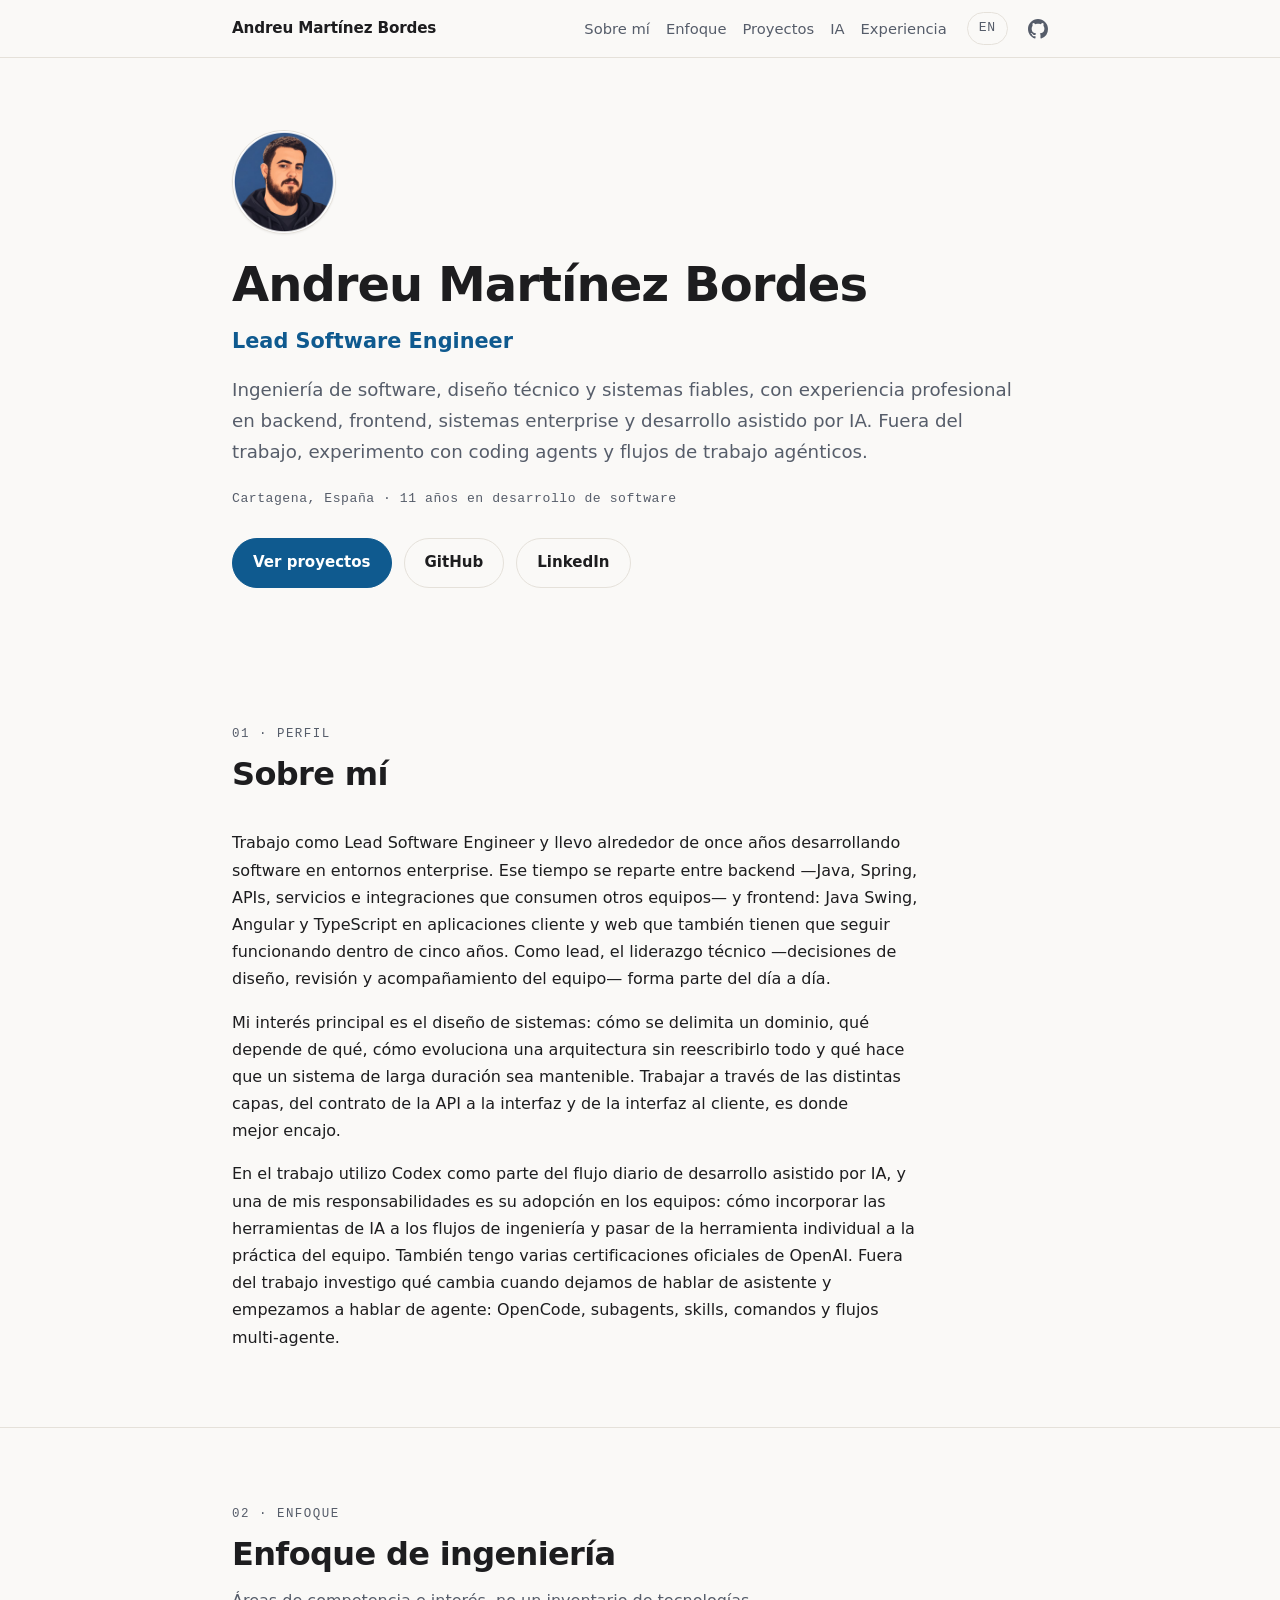
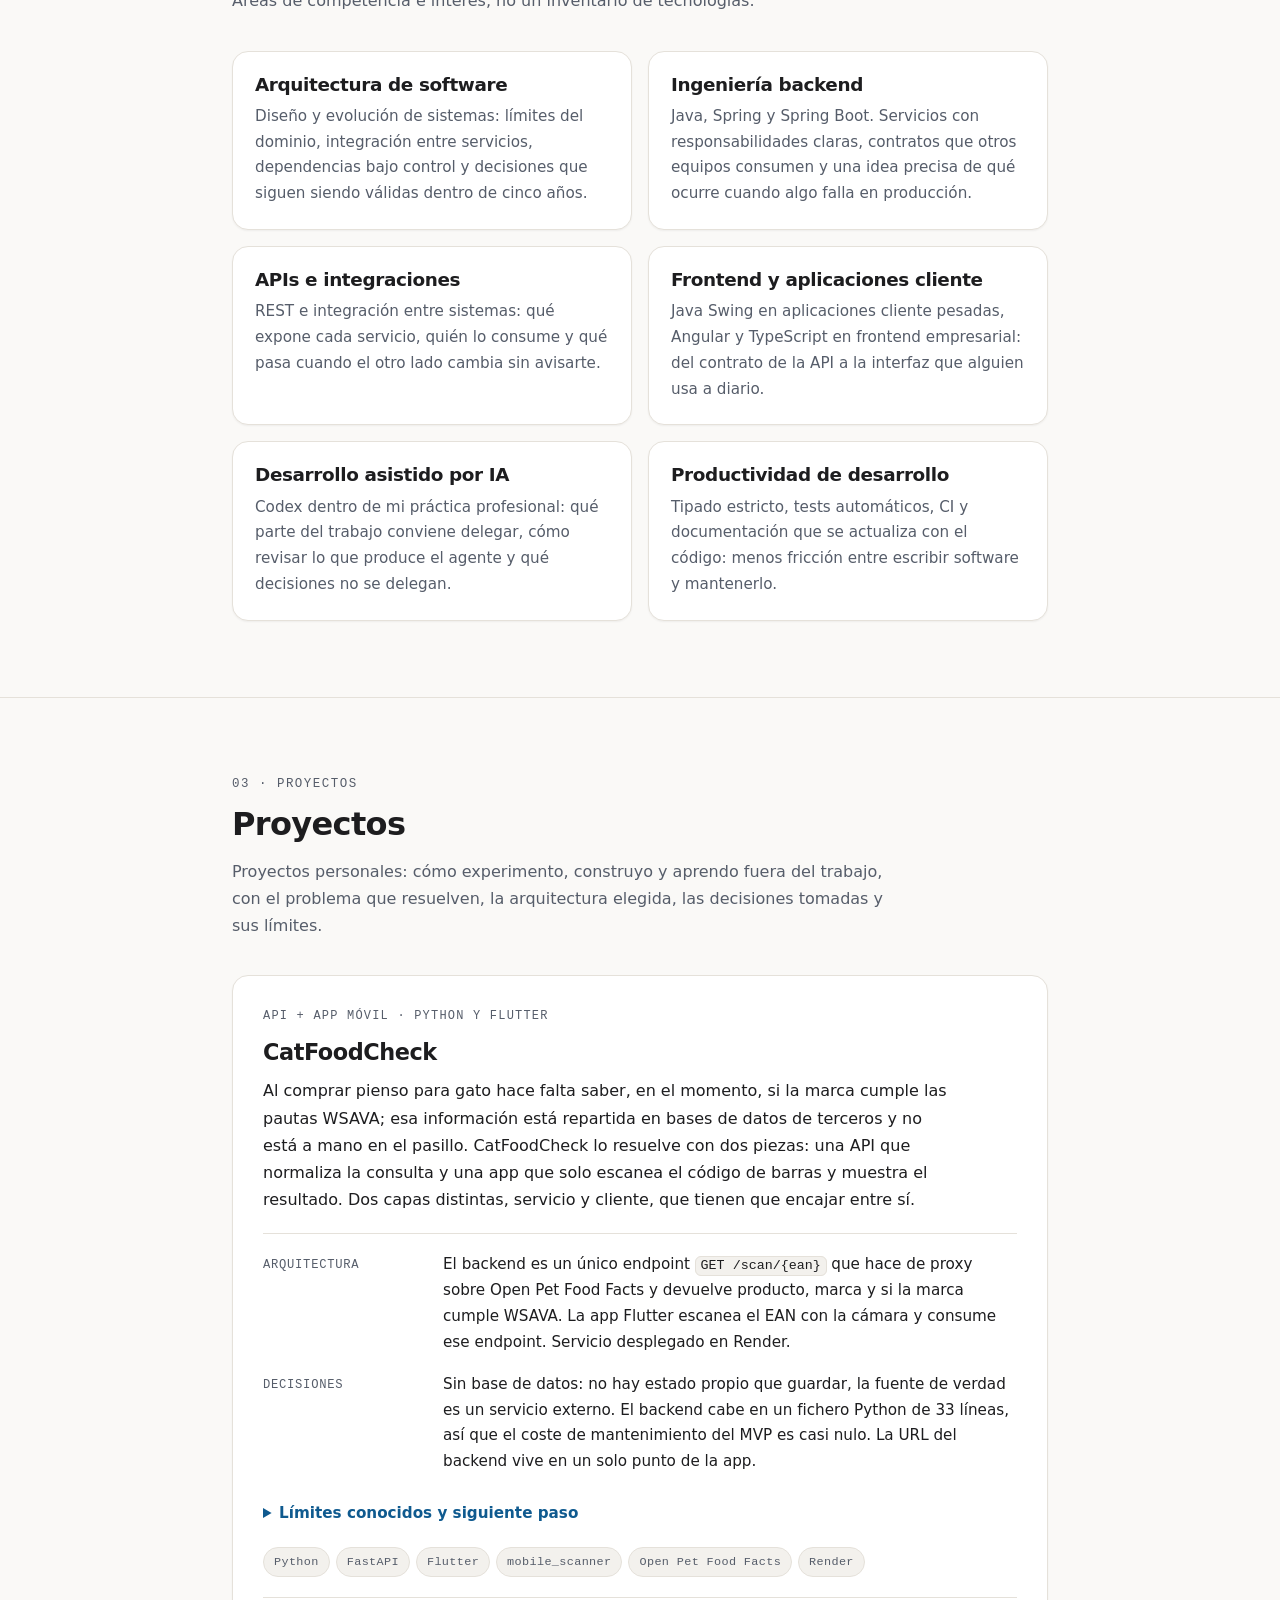
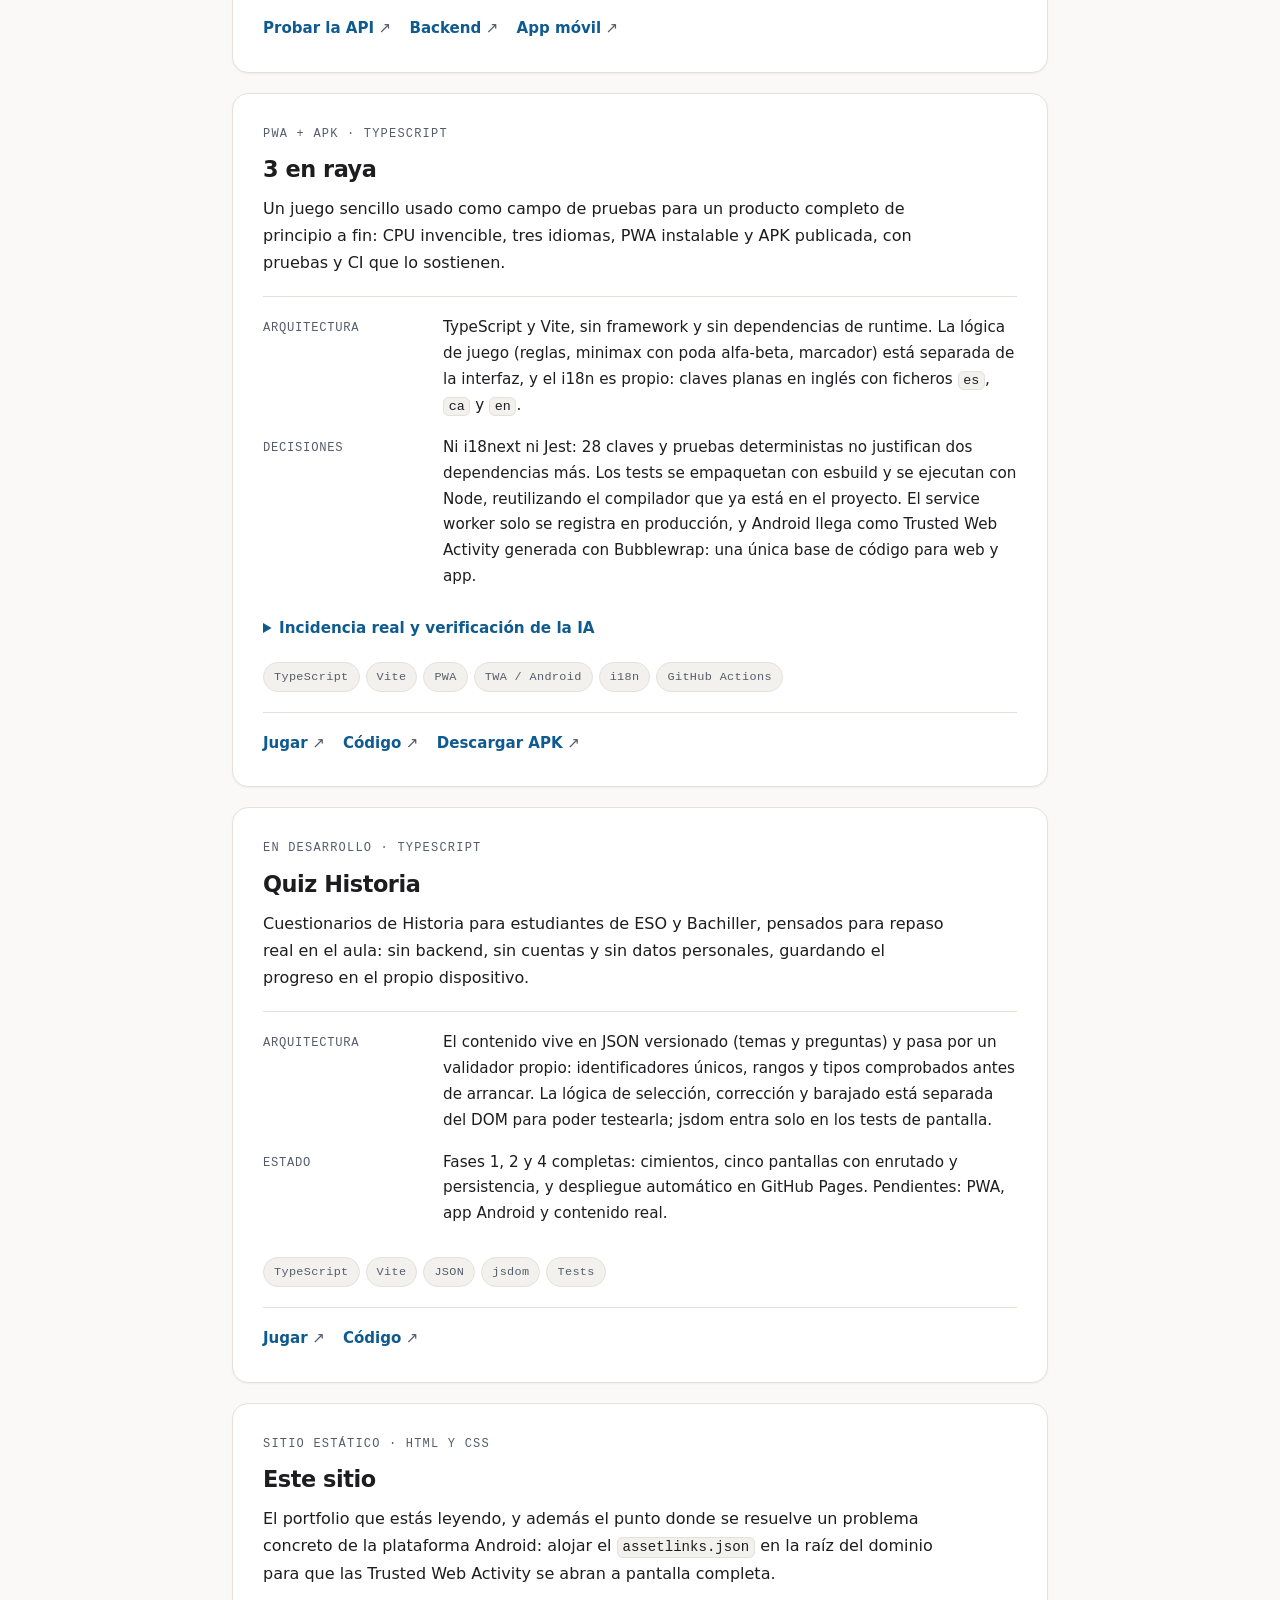
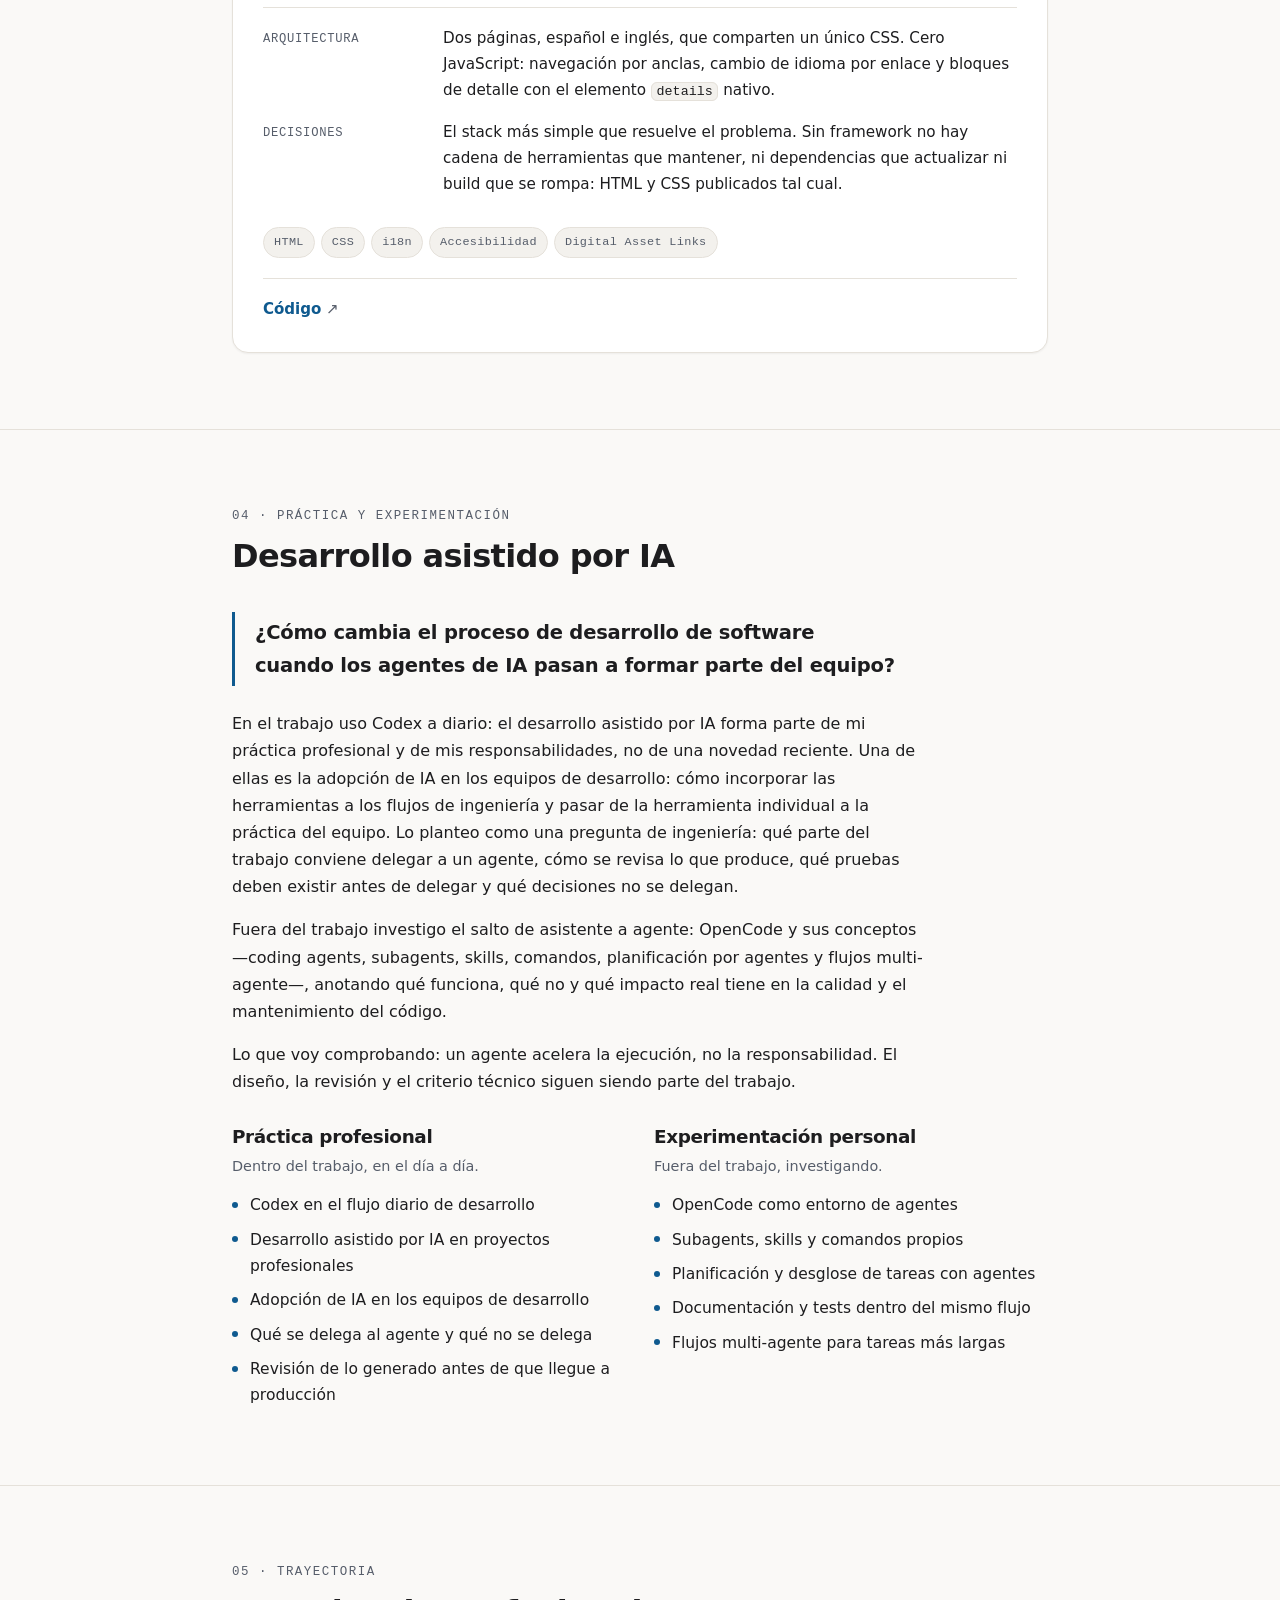
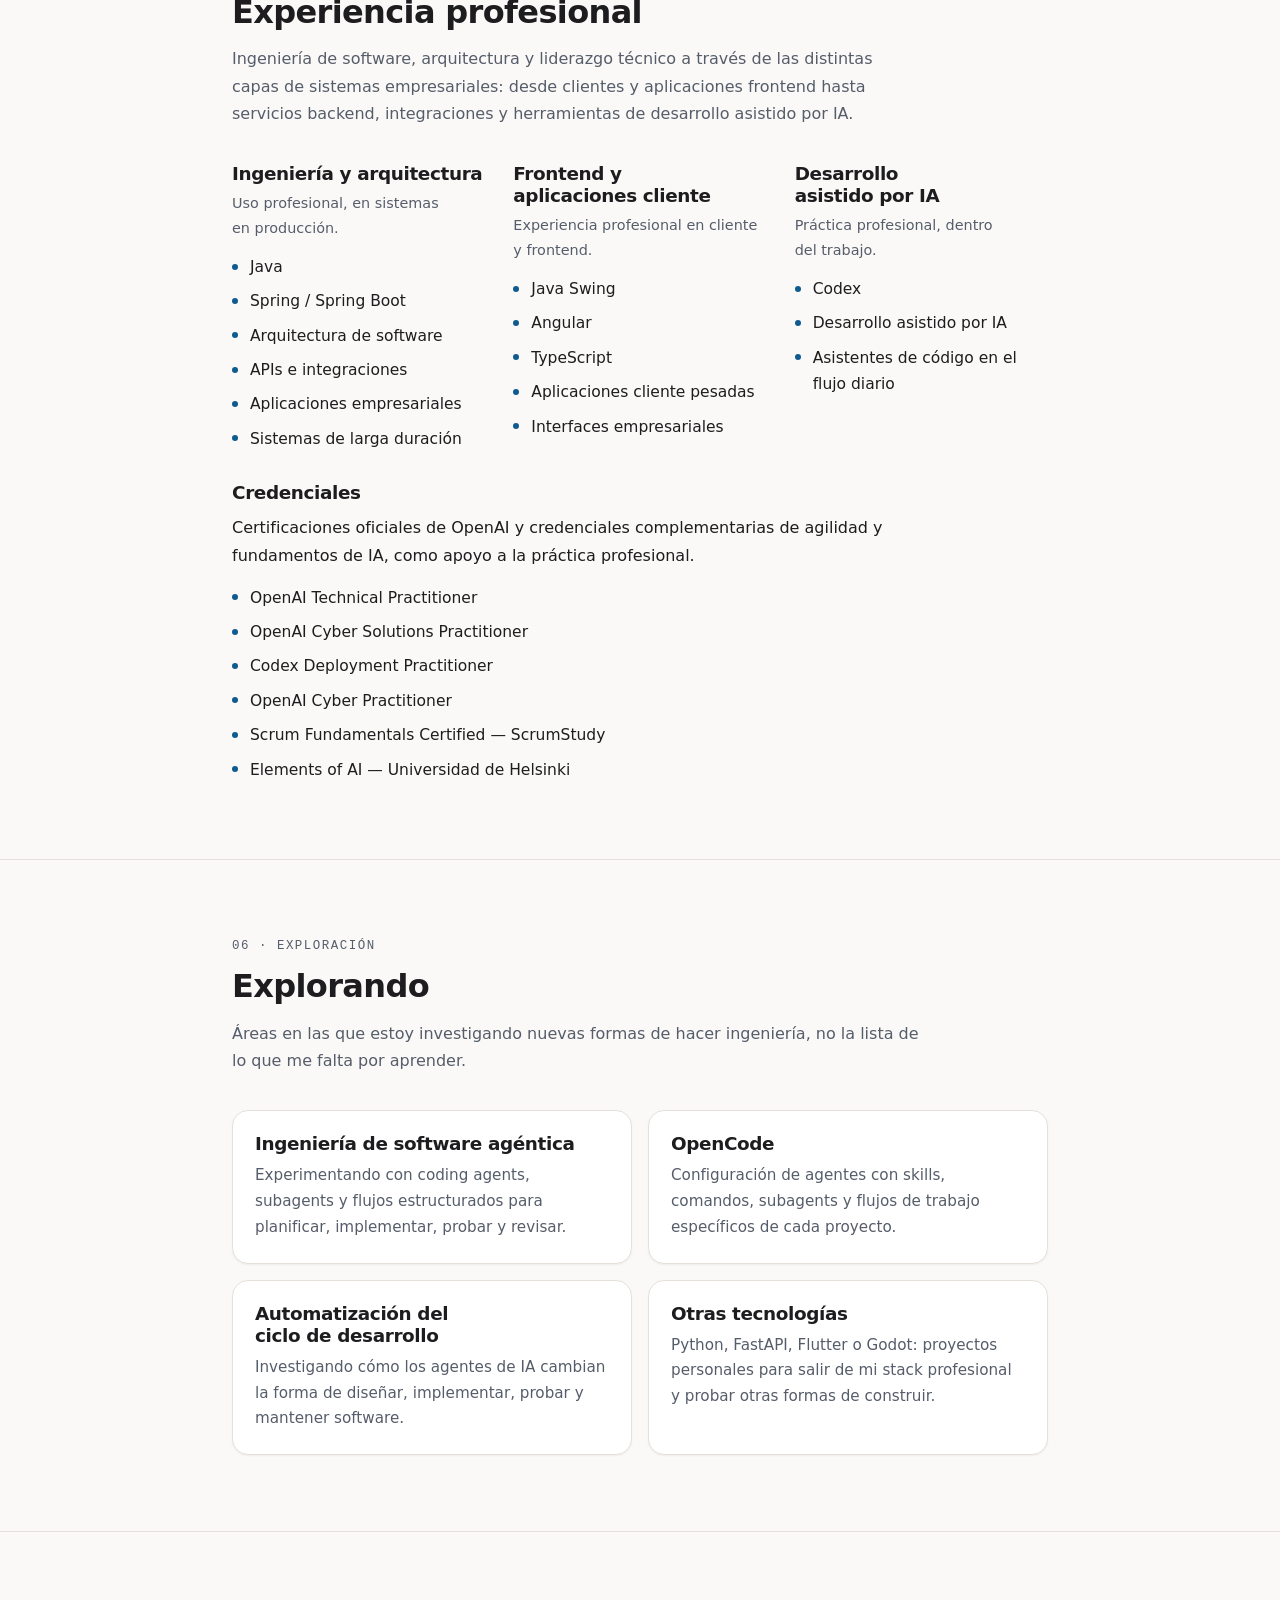
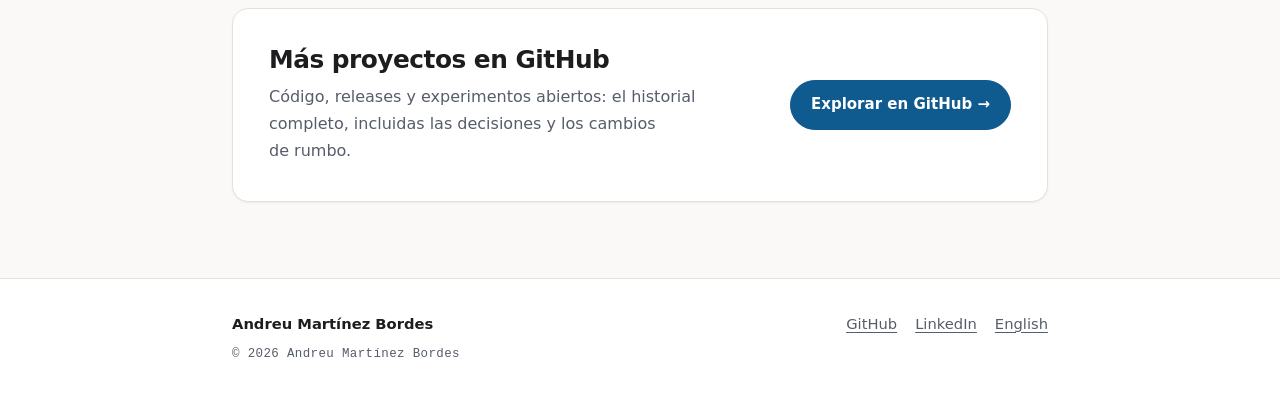
==== commit e09b8c1c: "feat(portfolio): enlace Jugar a quiz-historia y estado de la fase 4" ====
--- a/index.html
+++ b/index.html
@@ -406,10 +406,9 @@
 
               <dt>Estado</dt>
               <dd>
-                Fases 1 y 2 completas: cimientos y cinco pantallas con
-                enrutado, persistencia y tests. Pendientes: PWA, CI hacia
-                GitHub Pages, app Android y contenido real. El repositorio ya
-                está público; la web pública llega con la fase 4.
+                Fases 1, 2 y 4 completas: cimientos, cinco pantallas con
+                enrutado y persistencia, y despliegue automático en GitHub
+                Pages. Pendientes: PWA, app Android y contenido real.
               </dd>
             </dl>
 
@@ -422,6 +421,7 @@
             </ul>
 
             <p class="enlaces-proyecto">
+              <a href="https://andreu-marbor.github.io/quiz-historia/">Jugar</a>
               <a href="https://github.com/andreu-marbor/quiz-historia">Código</a>
             </p>
           </article>
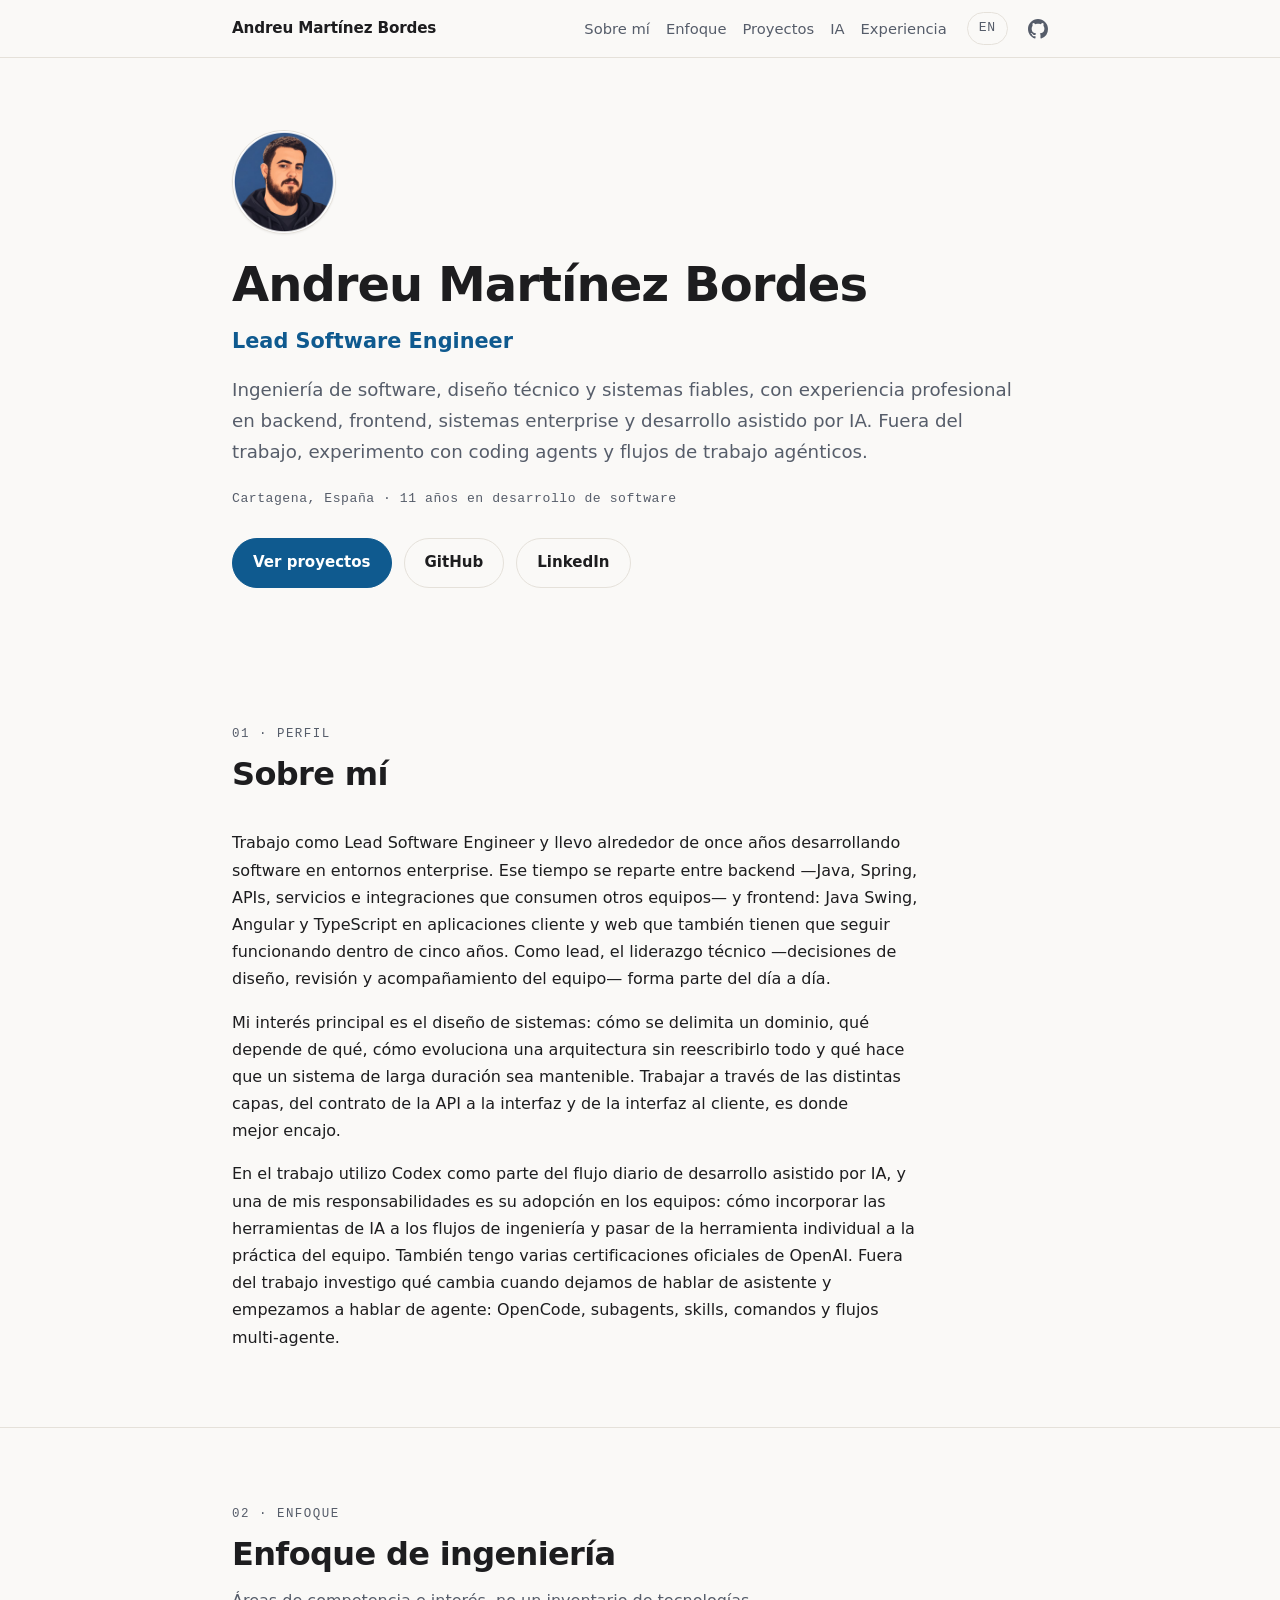
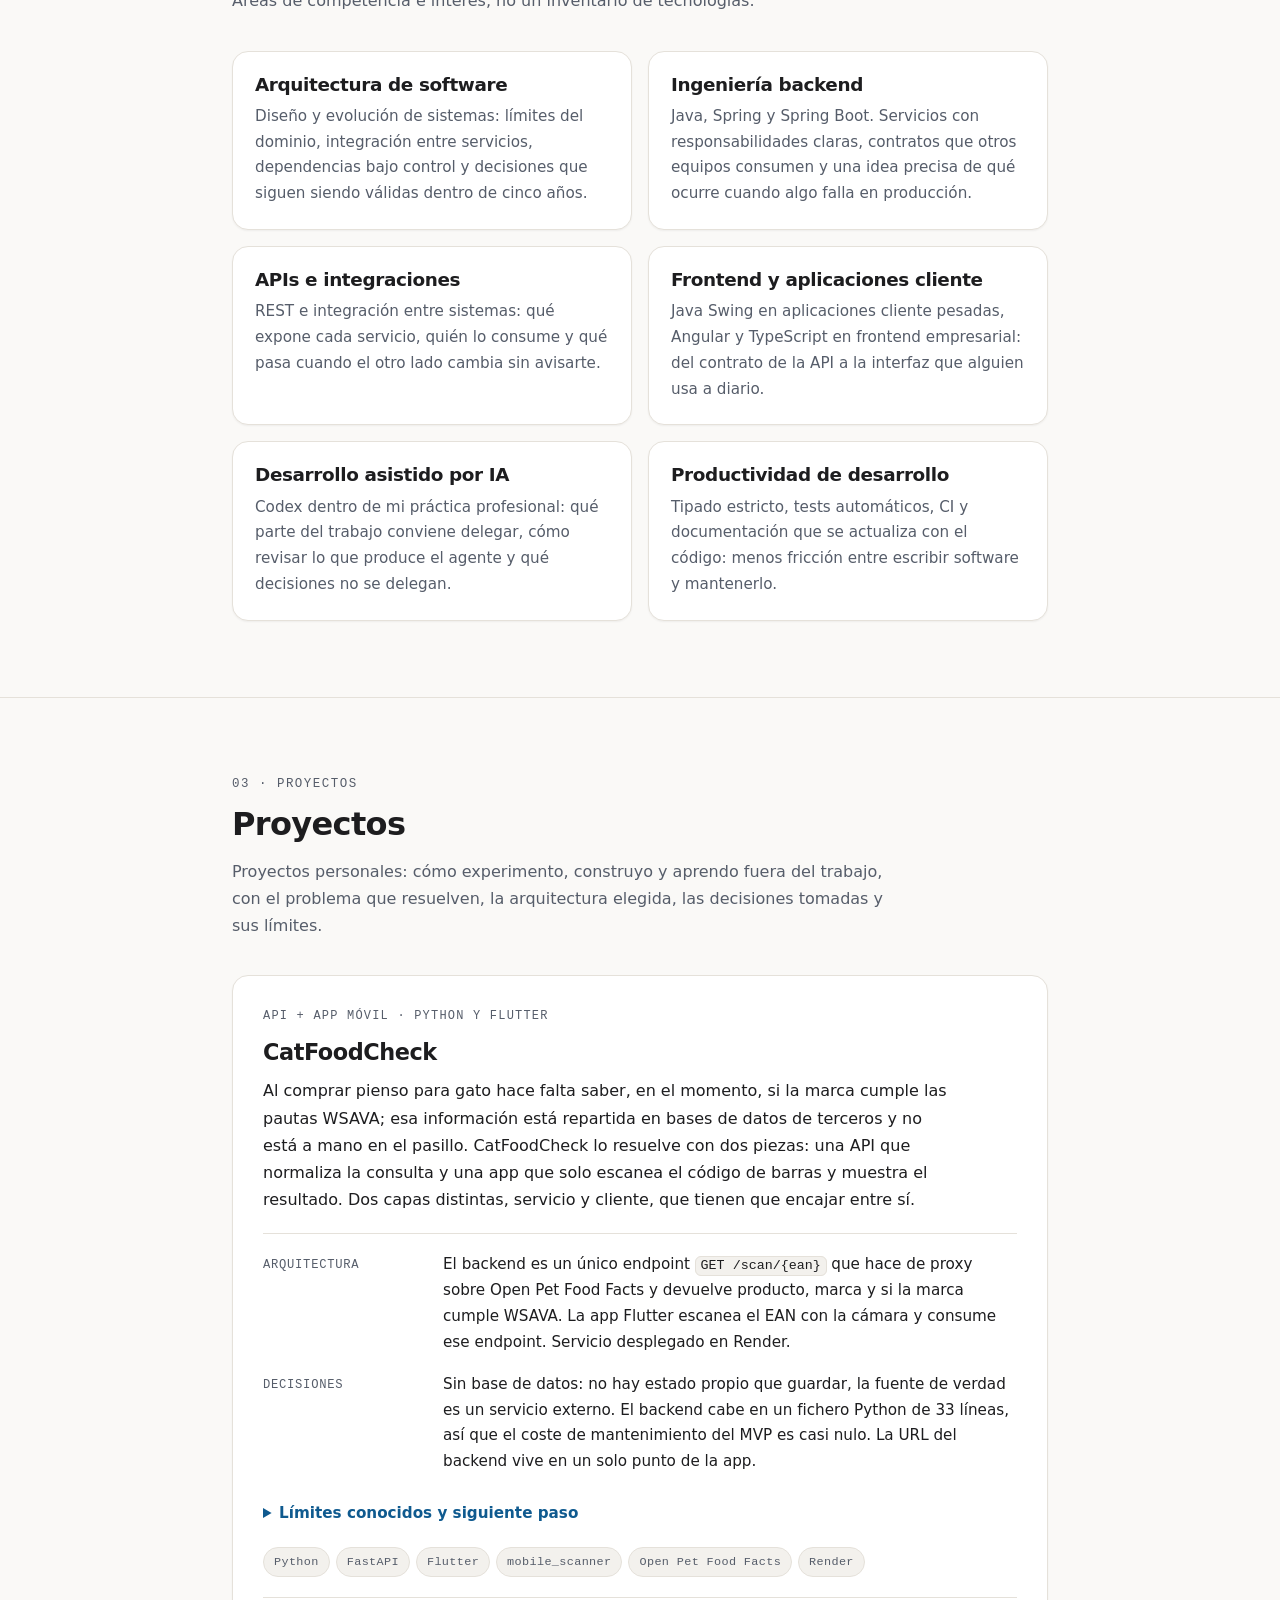
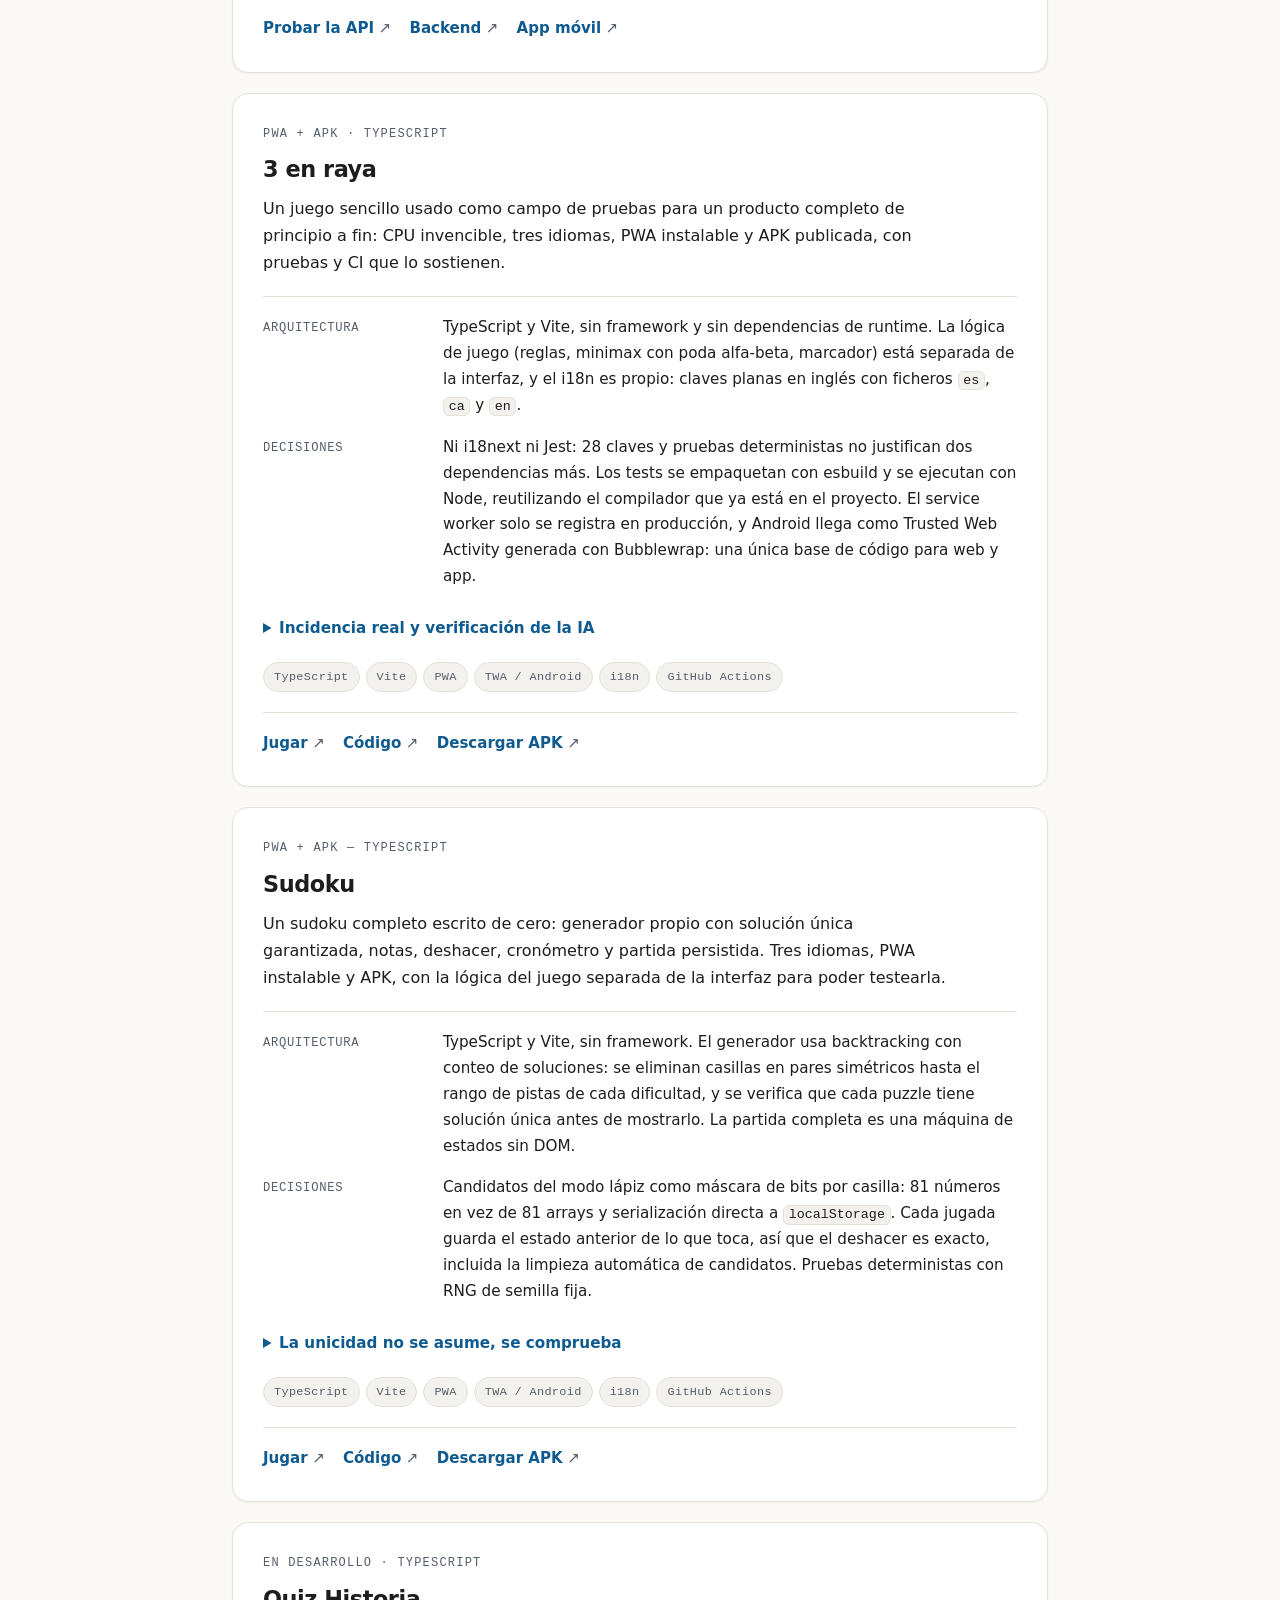
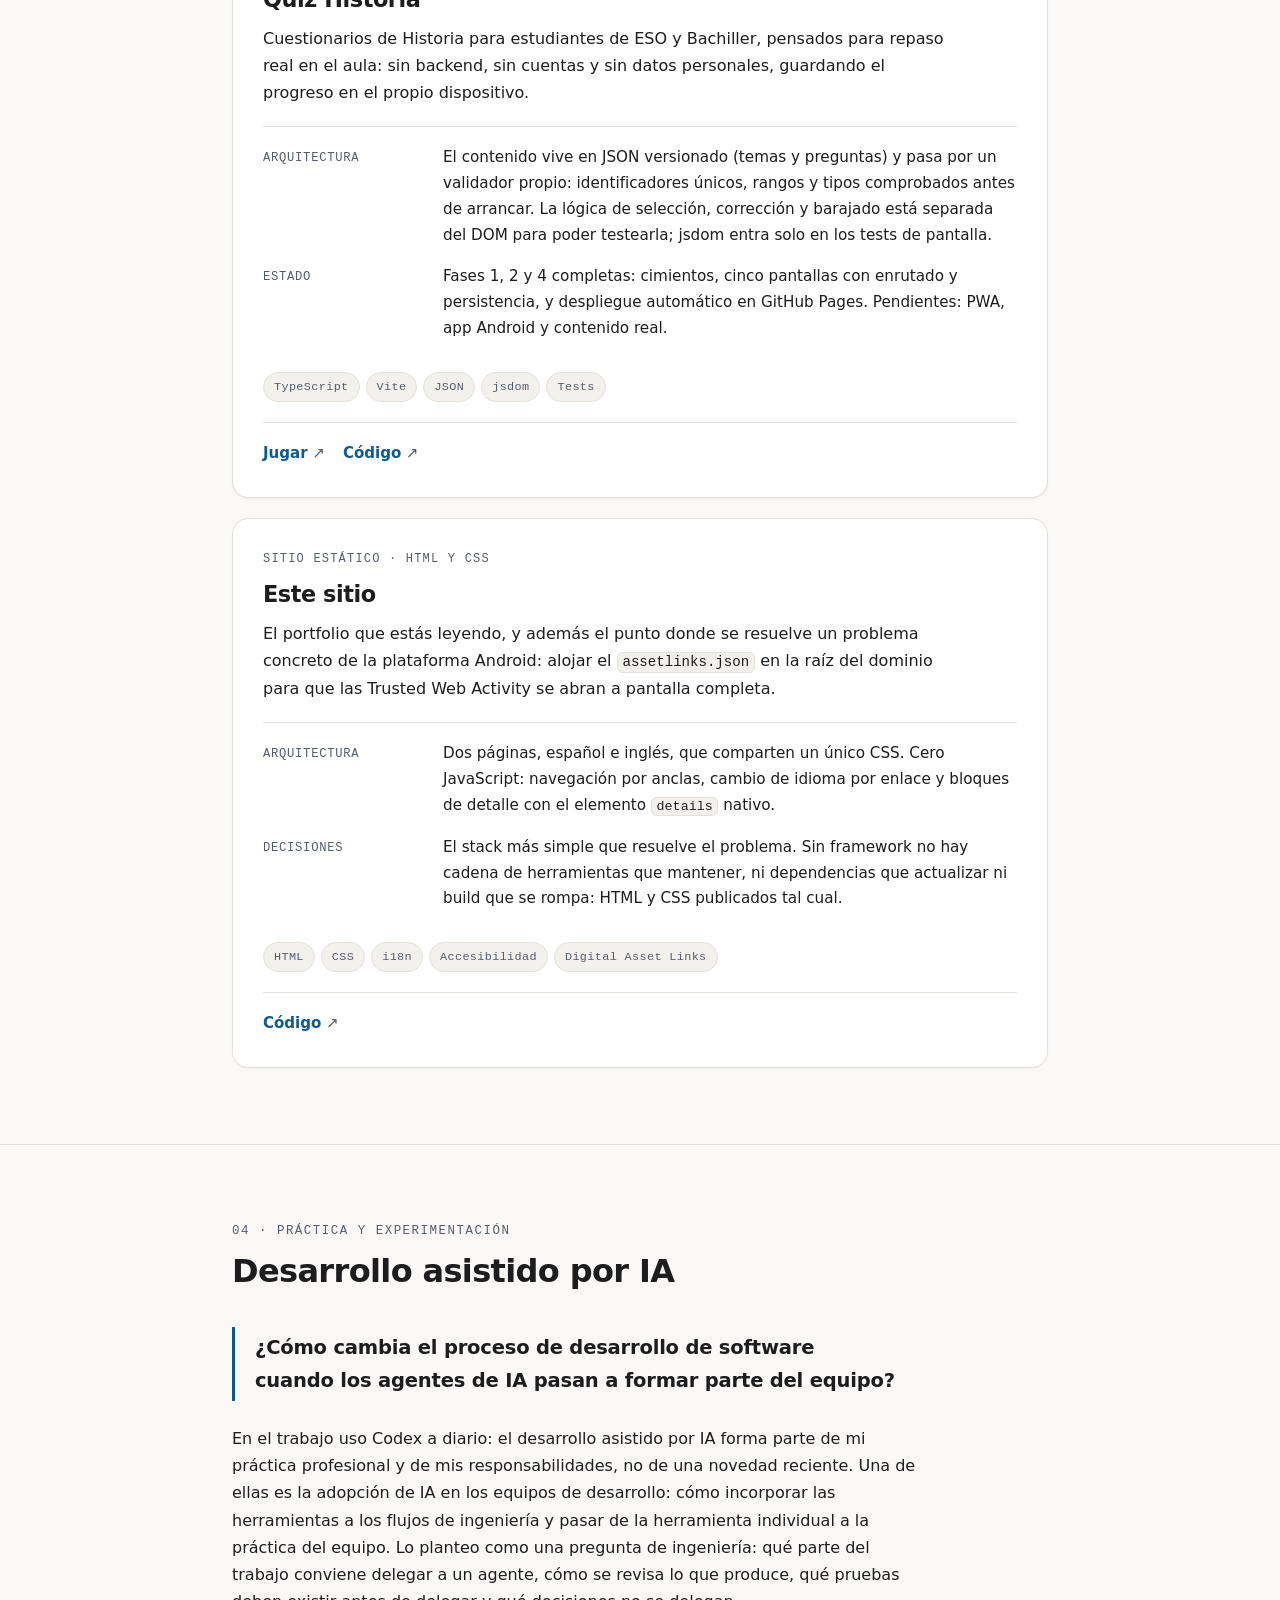
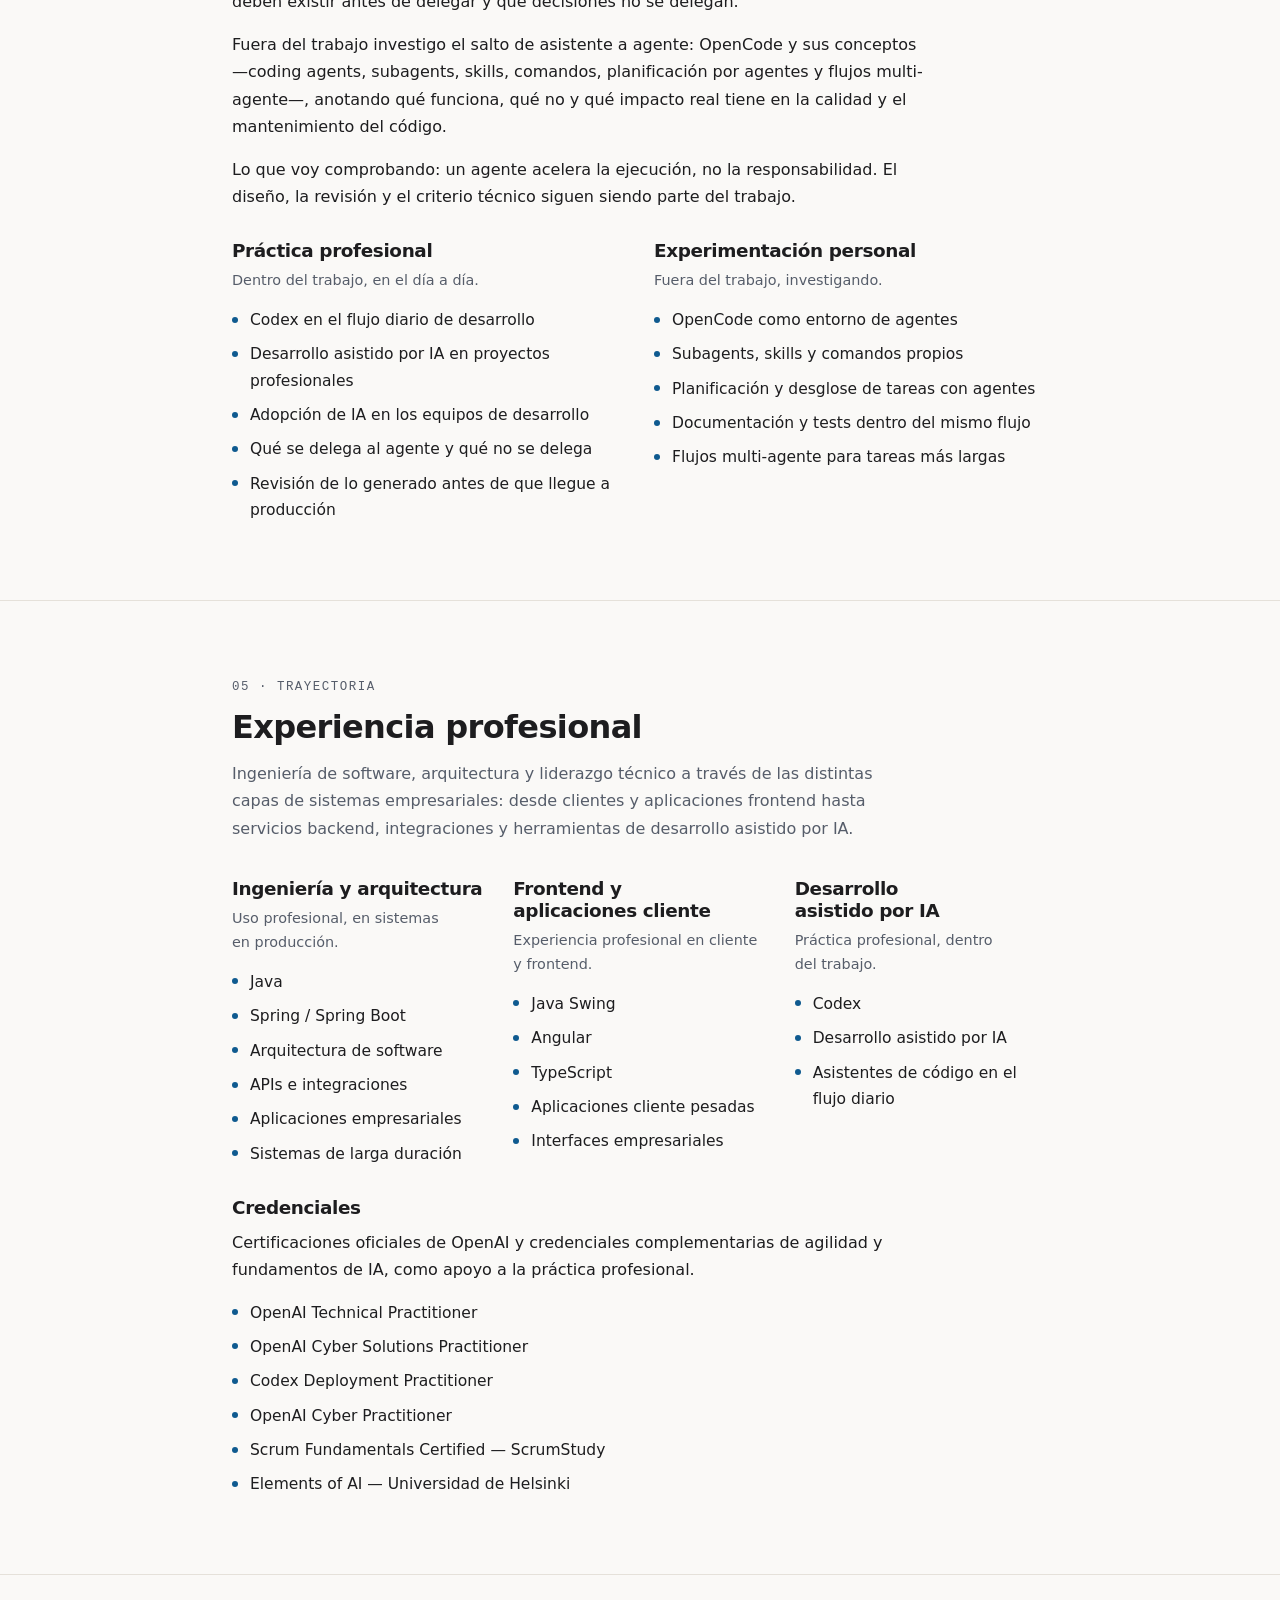
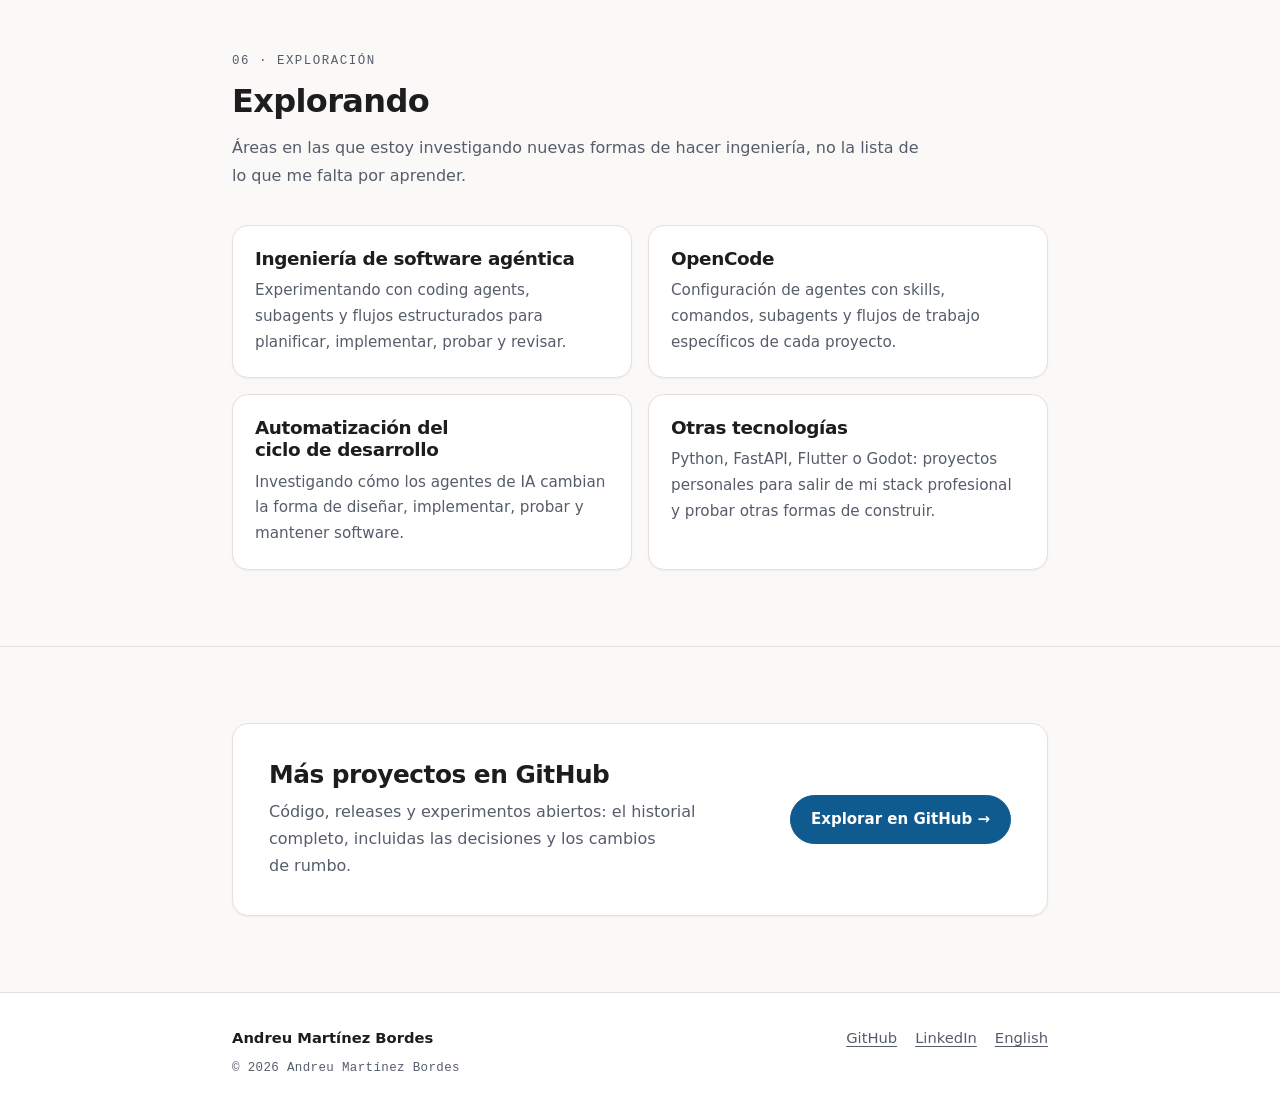
==== commit d8b30741: "Sudoku: anadir proyecto (ES/EN) y entrada assetlinks para com.andreumarbor.sudoku" ====
--- a/index.html
+++ b/index.html
@@ -383,6 +383,65 @@
             </p>
           </article>
 
+          <!-- Sudoku -->
+          <article class="proyecto" id="sudoku">
+            <p class="proyecto-etiqueta">PWA + APK — TypeScript</p>
+            <h3>Sudoku</h3>
+            <p class="proyecto-resumen">
+              Un sudoku completo escrito de cero: generador propio con
+              solución única garantizada, notas, deshacer, cronómetro y
+              partida persistida. Tres idiomas, PWA instalable y APK, con la
+              lógica del juego separada de la interfaz para poder testearla.
+            </p>
+
+            <dl class="proyecto-notas">
+              <dt>Arquitectura</dt>
+              <dd>
+                TypeScript y Vite, sin framework. El generador usa backtracking
+                con conteo de soluciones: se eliminan casillas en pares
+                simétricos hasta el rango de pistas de cada dificultad, y se
+                verifica que cada puzzle tiene solución única antes de
+                mostrarlo. La partida completa es una máquina de estados sin
+                DOM.
+              </dd>
+
+              <dt>Decisiones</dt>
+              <dd>
+                Candidatos del modo lápiz como máscara de bits por casilla: 81
+                números en vez de 81 arrays y serialización directa a
+                <code>localStorage</code>. Cada jugada guarda el estado
+                anterior de lo que toca, así que el deshacer es exacto,
+                incluida la limpieza automática de candidatos. Pruebas
+                deterministas con RNG de semilla fija.
+              </dd>
+            </dl>
+
+            <details class="nota-extra">
+              <summary>La unicidad no se asume, se comprueba</summary>
+              <p>
+                Un sudoku solo es válido si tiene solución única: el solver
+                cuenta soluciones con límite 2 y descarta cualquier puzzle que
+                no llegue a una. Esa comprobación forma parte del generador y
+                de las pruebas, no de la buena suerte.
+              </p>
+            </details>
+
+            <ul class="etiquetas">
+              <li>TypeScript</li>
+              <li>Vite</li>
+              <li>PWA</li>
+              <li>TWA / Android</li>
+              <li>i18n</li>
+              <li>GitHub Actions</li>
+            </ul>
+
+            <p class="enlaces-proyecto">
+              <a href="https://andreu-marbor.github.io/sudoku/">Jugar</a>
+              <a href="https://github.com/andreu-marbor/sudoku">Código</a>
+              <a href="https://github.com/andreu-marbor/sudoku/releases/latest">Descargar APK</a>
+            </p>
+          </article>
+
           <!-- Quiz Historia -->
           <article class="proyecto" id="quiz-historia">
             <p class="proyecto-etiqueta">En desarrollo · TypeScript</p>
